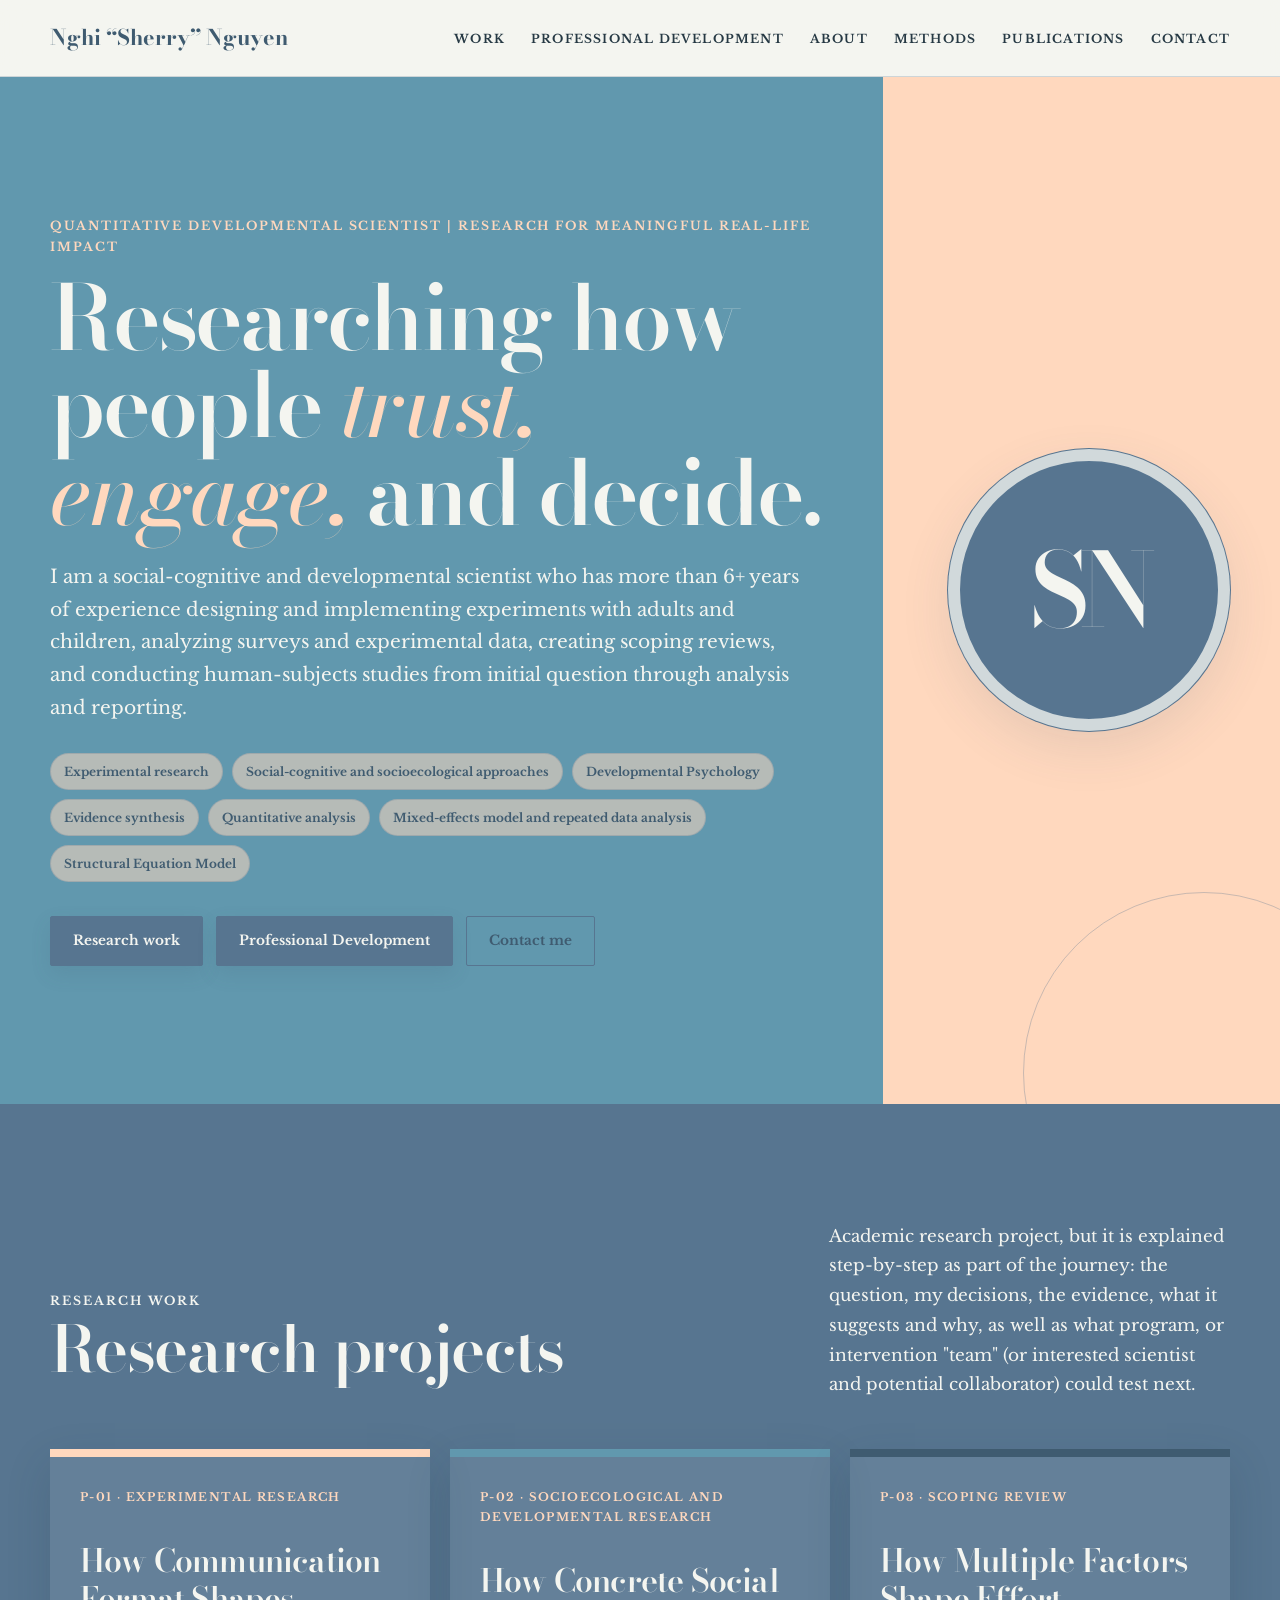
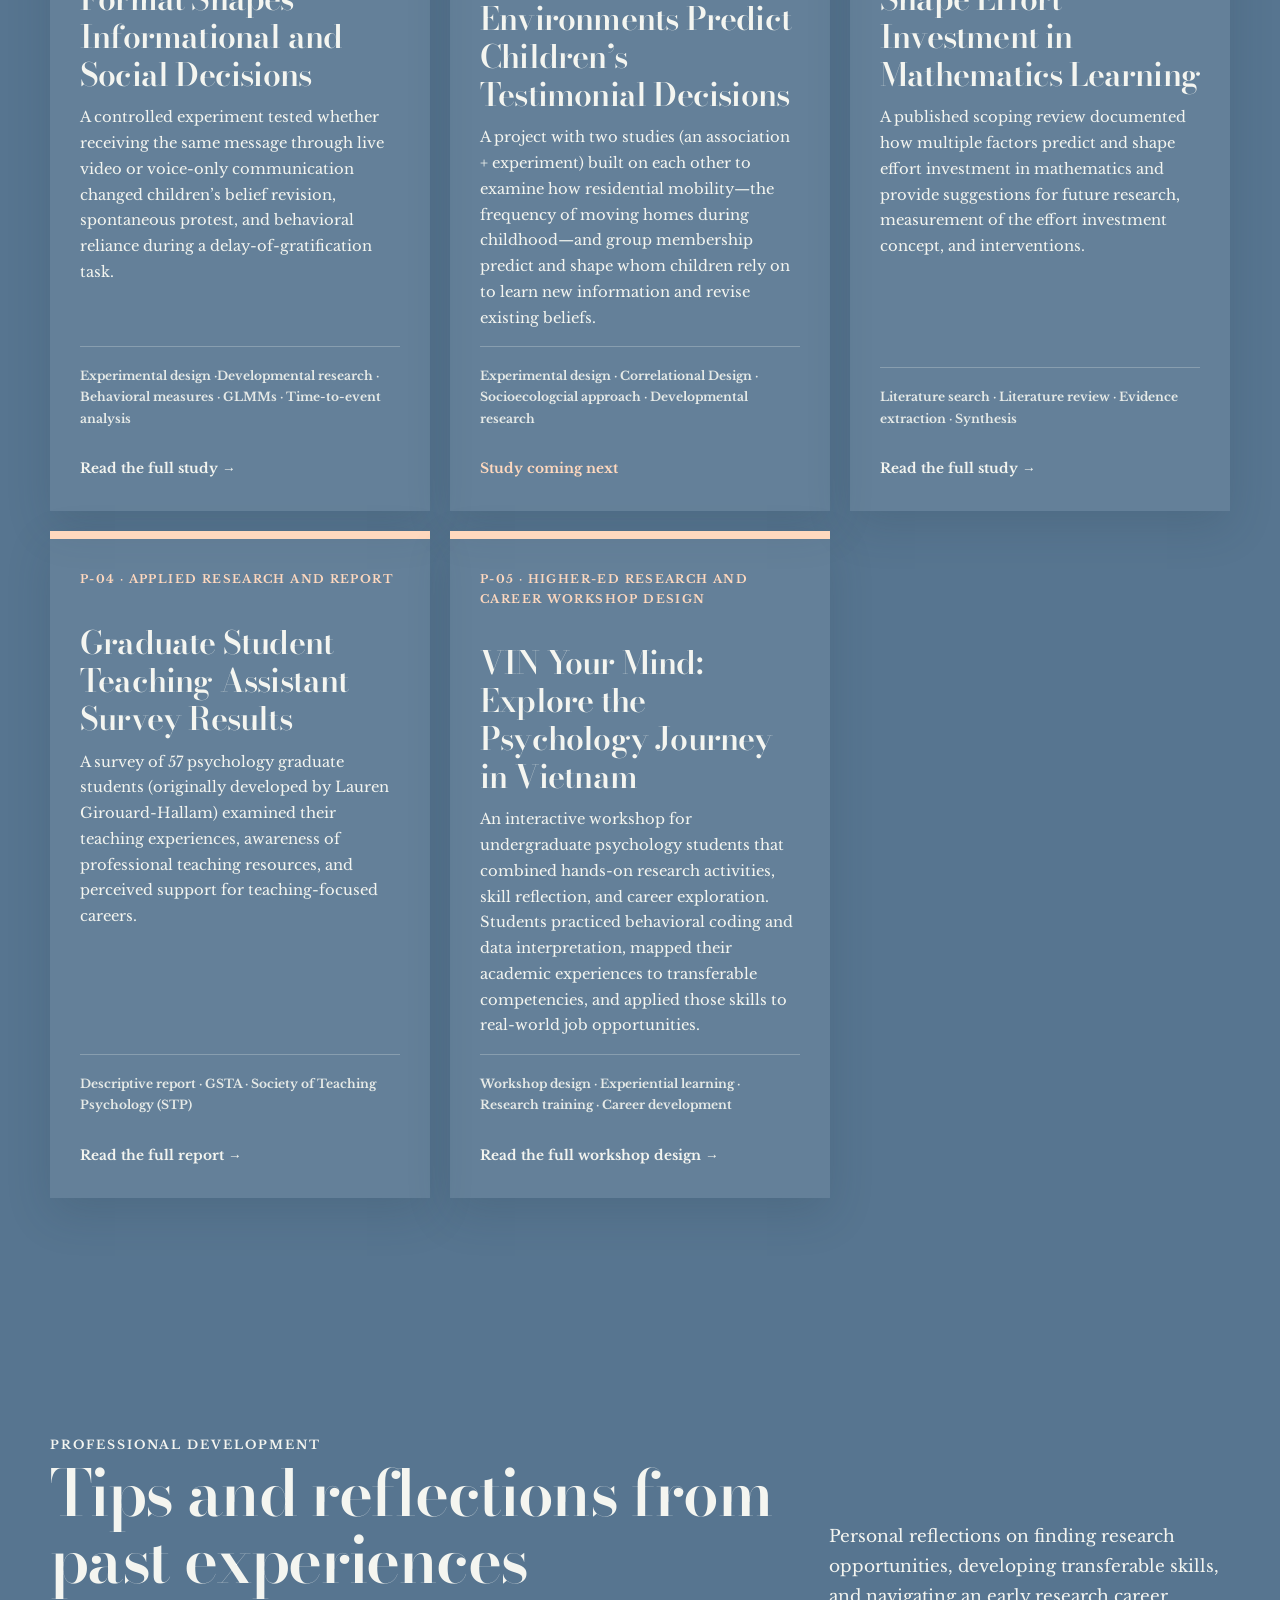
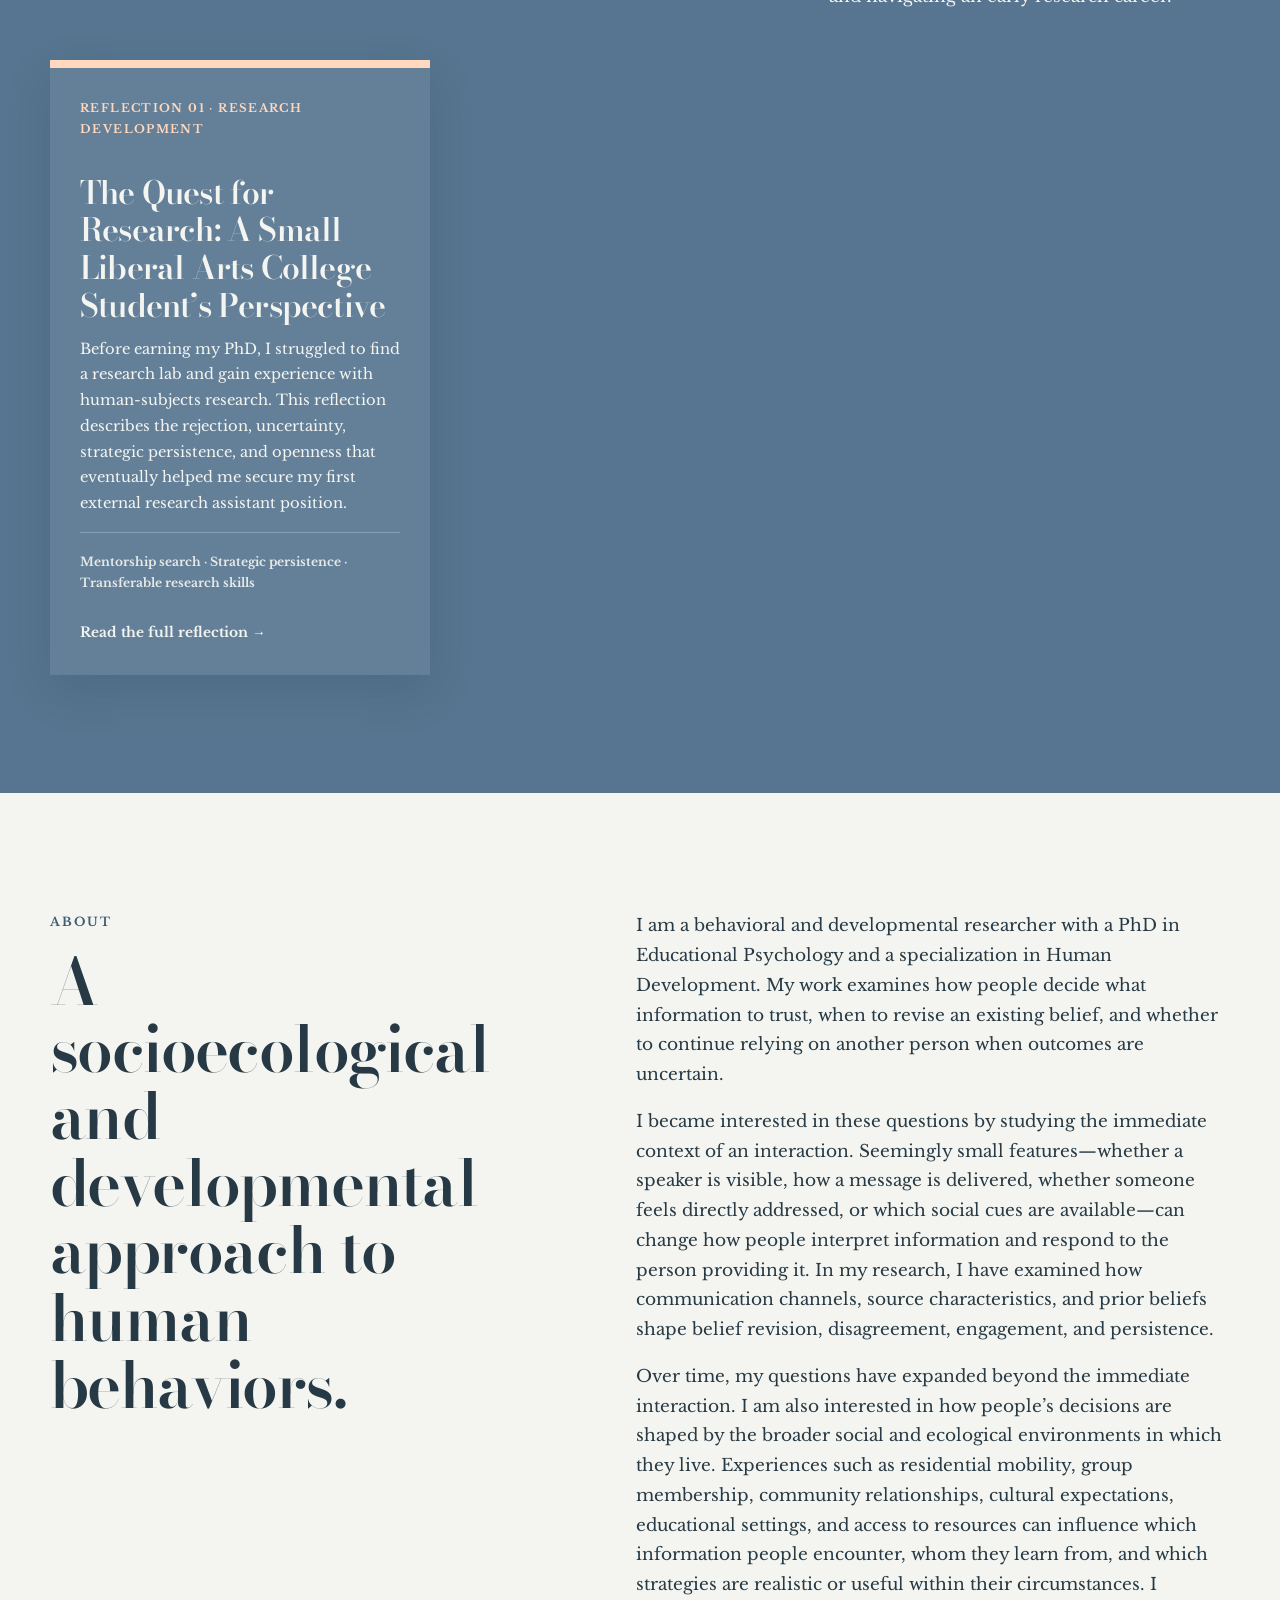
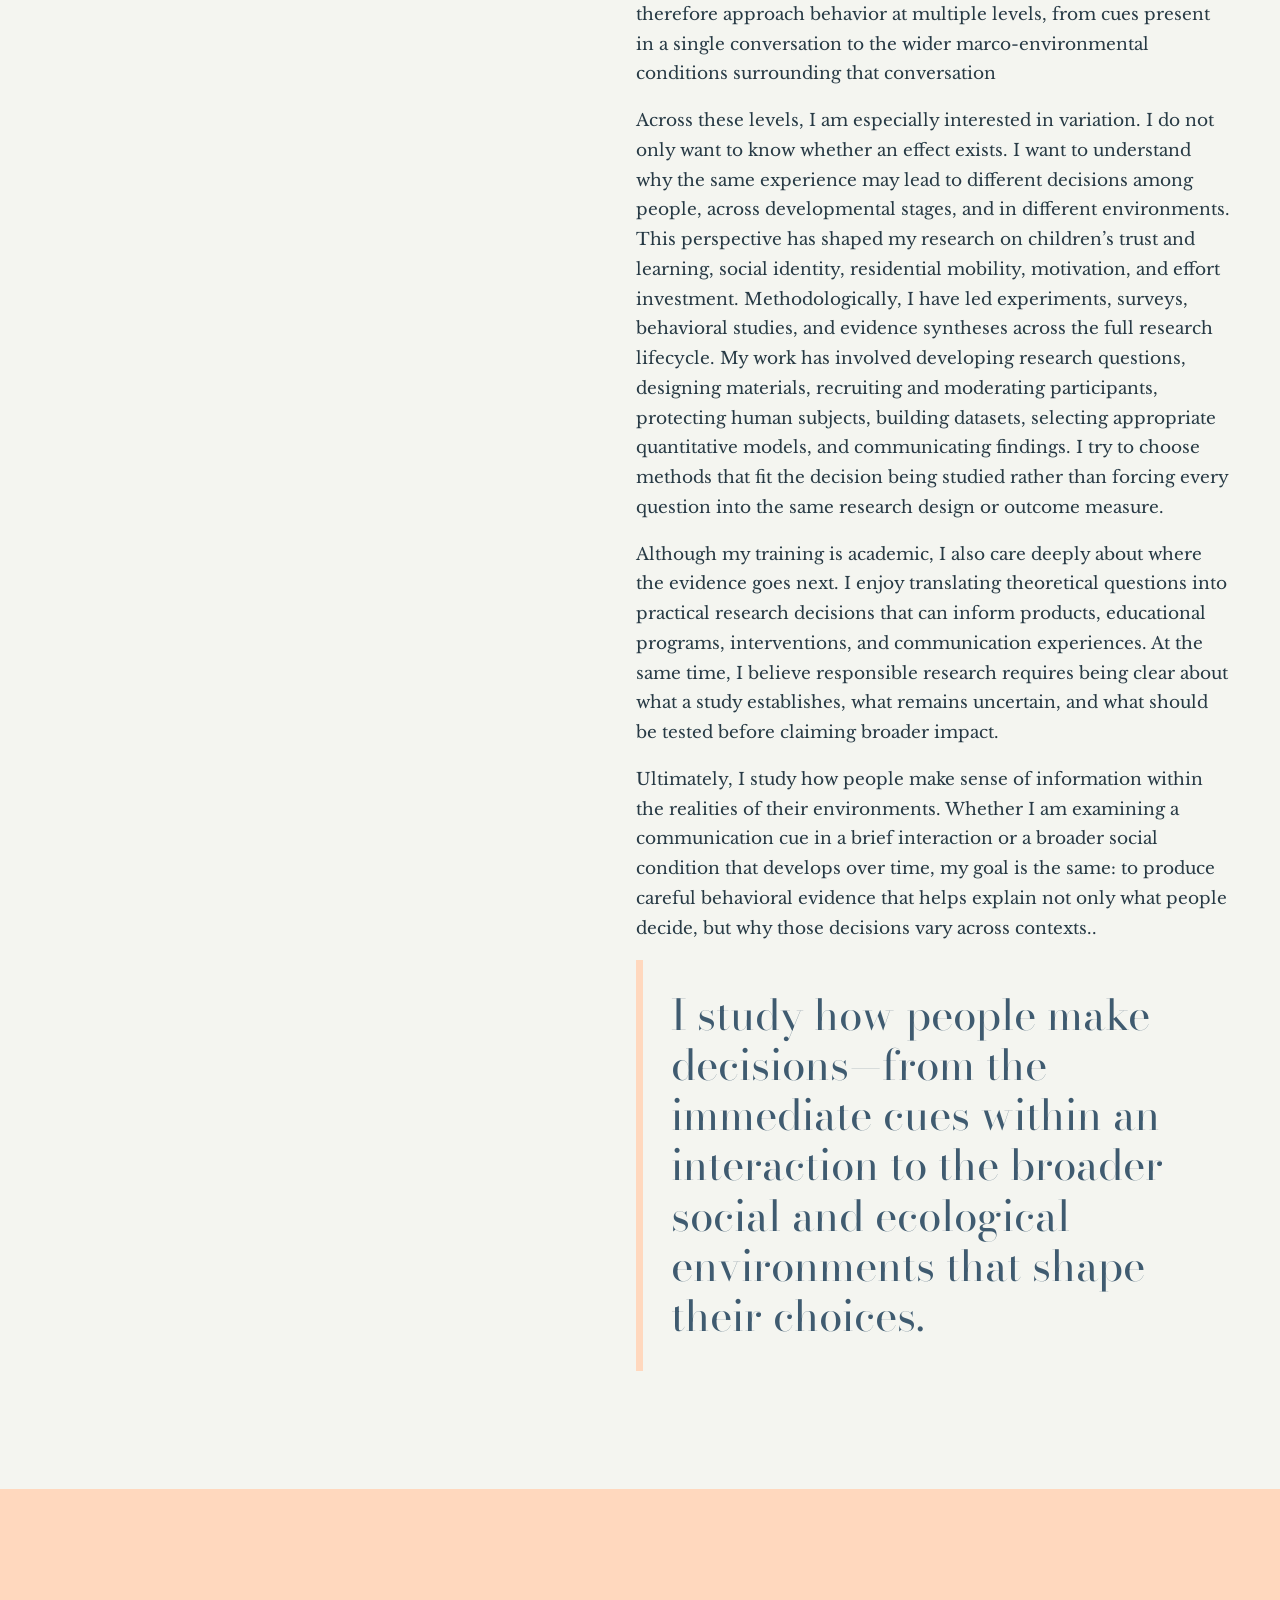
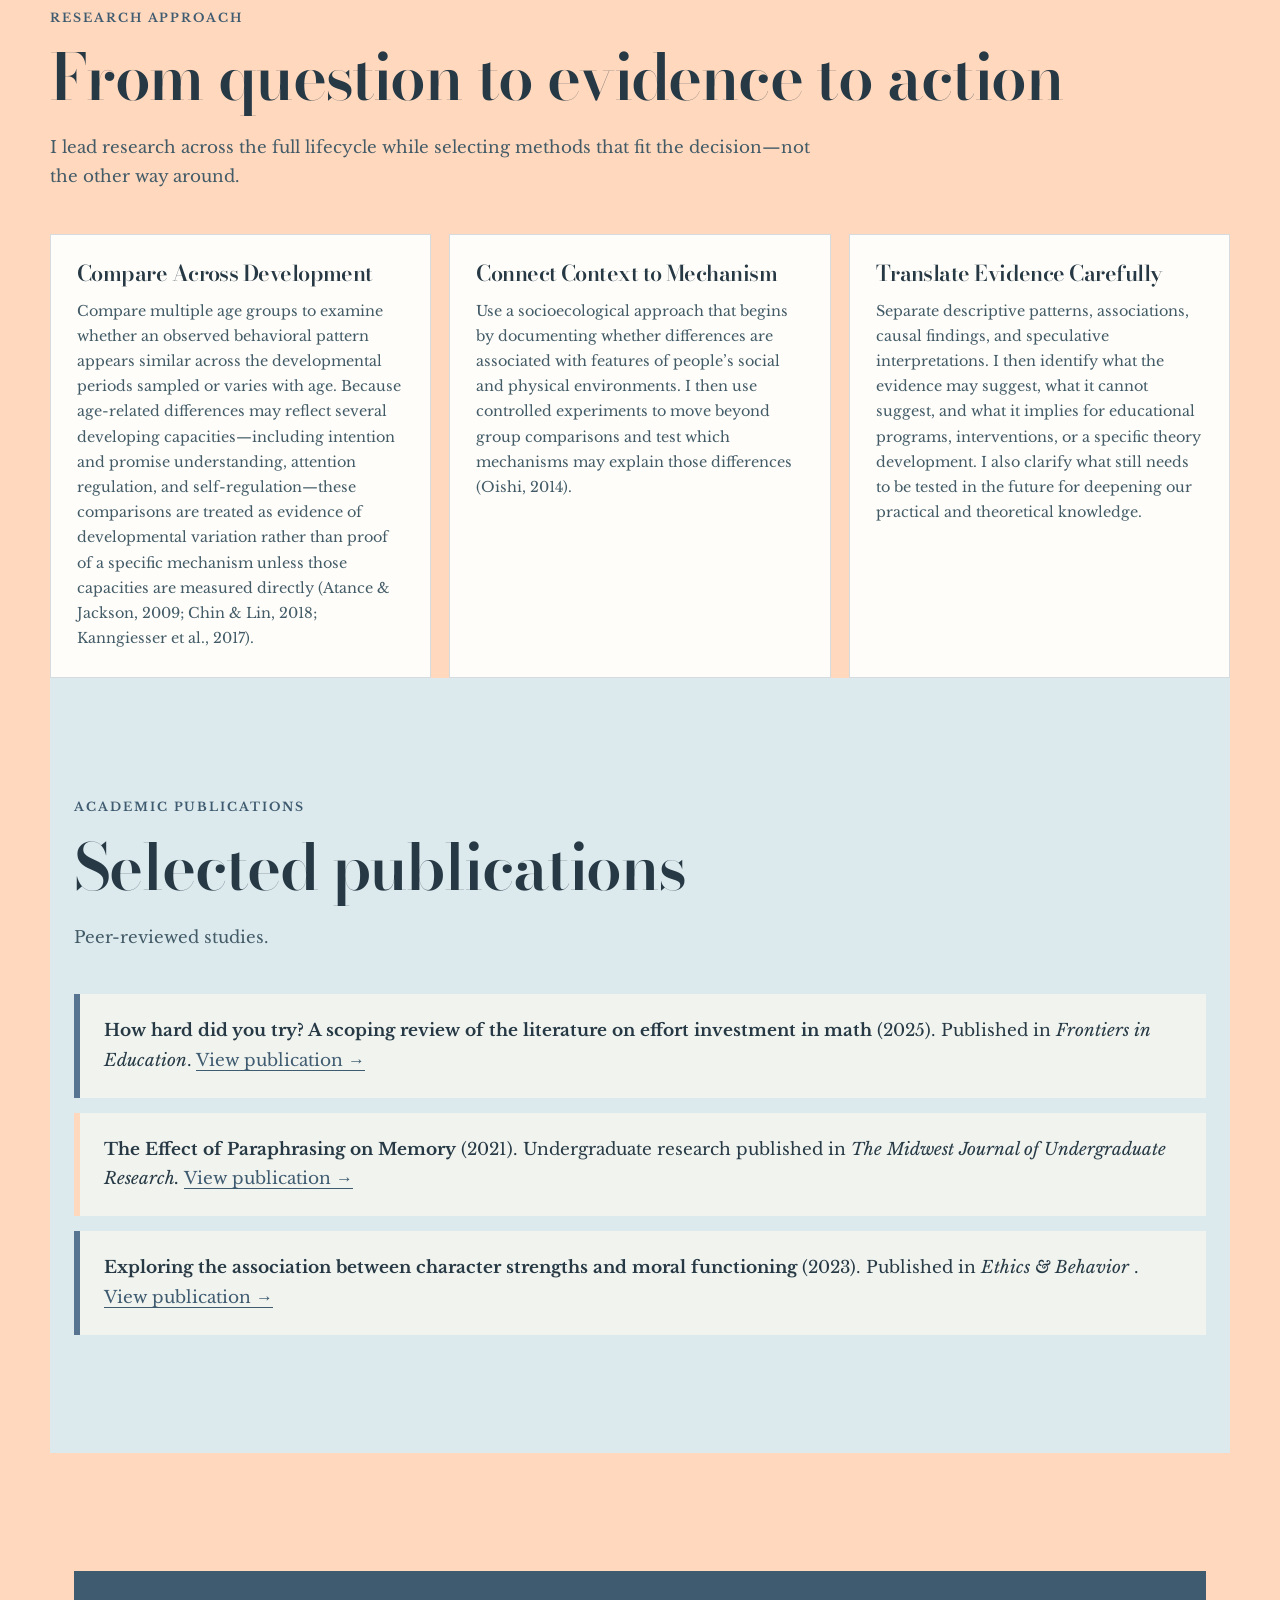
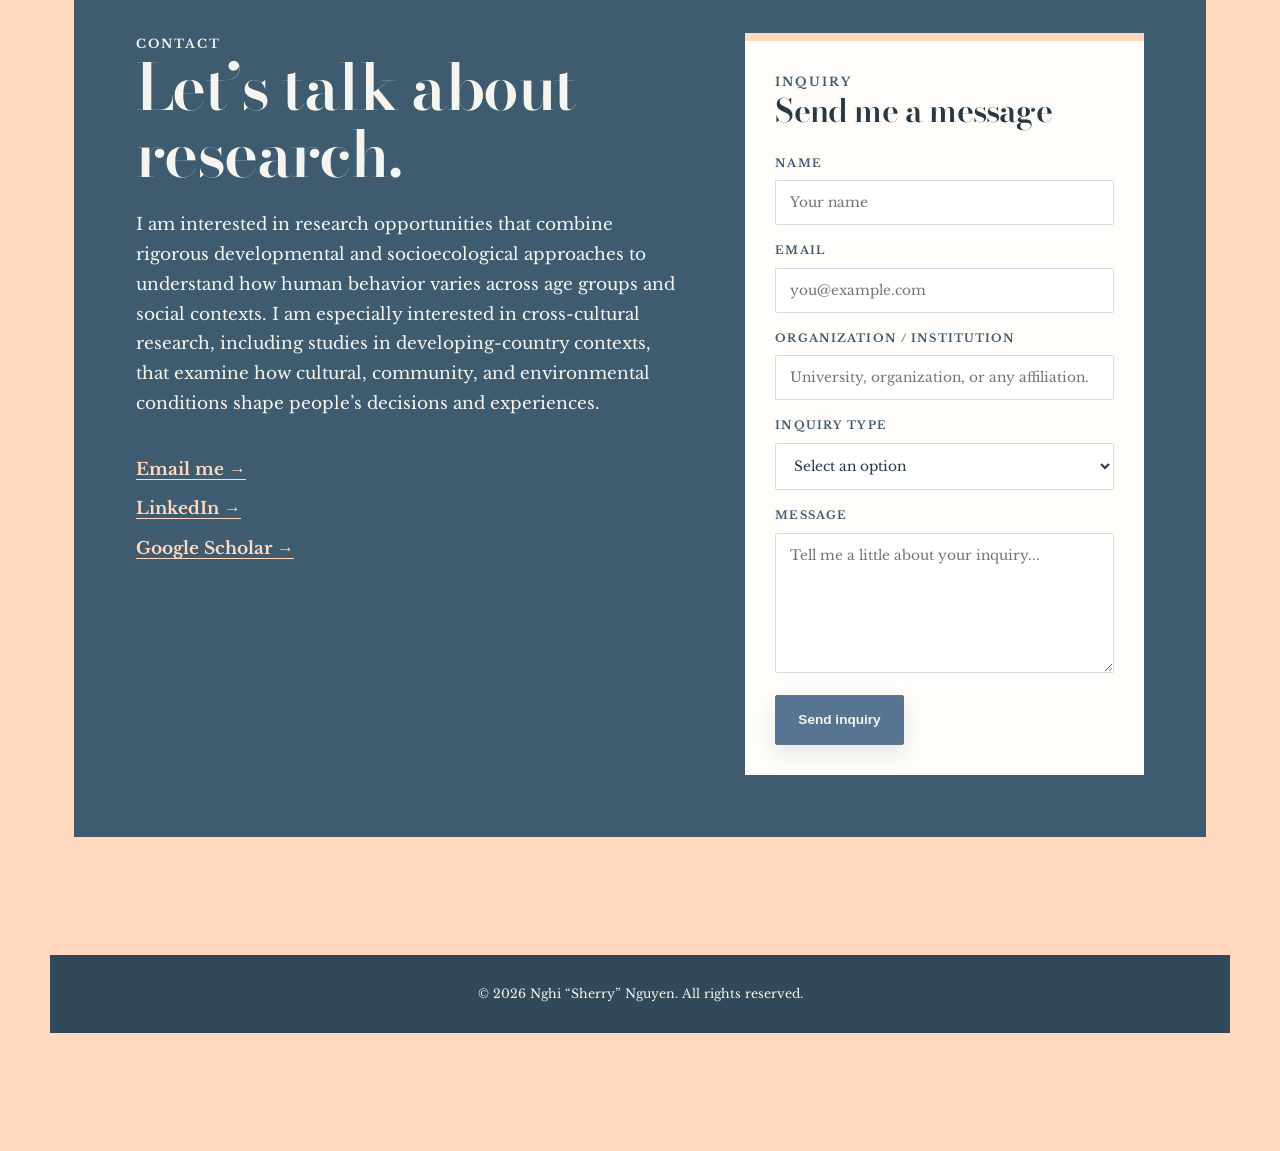
==== index.html @ f471e594 "Rename homepage.html to index.html" ====
<!DOCTYPE html>
<html lang="en">
<head>
  <meta charset="UTF-8">
  <meta name="viewport" content="width=device-width, initial-scale=1.0">
  <meta name="description" content="Nghi Sherry Nguyen's research and professional development portfolio.">
  <title>Nghi “Sherry” Nguyen | Social-cognitive, Developmental, &amp; Sociecological Scientist </title>
  <link rel="stylesheet" href="./themestyles.css">
</head>
  
<!-- Cloudflare Web Analytics -->
  <script type='module' src='https://static.cloudflareinsights.com/beacon.min.js' data-cf-beacon='{"token": "29be6731c5194990ba37cce1a5aa3000"}'></script>
  <!-- End Cloudflare Web Analytics -->
  
<body>
  <nav class="site-nav" aria-label="Primary navigation">
    <div class="container nav-inner">
      <a class="site-name" href="#top">Nghi “Sherry” Nguyen</a>

      <div class="nav-links">
        <a href="#work">Work</a>
        <a href="#professional-development">Professional Development</a>
        <a href="#about">About</a>
        <a href="#methods">Methods</a>
        <a href="#publications">Publications</a>
        <a href="#contact">Contact</a>
      </div>
    </div>
  </nav>

  <header class="hero" id="top">
    <div class="container hero-grid">
      <div>
        <p class="eyebrow"> Quantitative Developmental Scientist | Research for Meaningful Real-life Impact </p>
        <h1>Researching how people <em>trust, engage,</em> and decide.</h1>

        <p class="hero-summary">
          I am a social-cognitive and developmental scientist who has more than 6+ years of experience designing and implementing experiments with adults and children,
          analyzing surveys and experimental data, creating scoping reviews, and conducting human-subjects studies from initial
          question through analysis and reporting.
        </p>

        <ul class="tag-list" aria-label="Research methods">
          <li class="tag">Experimental research</li>
          <li class="tag">Social-cognitive and socioecological approaches</li>
          <li class="tag">Developmental Psychology</li>
          <li class="tag">Evidence synthesis</li>
          <li class="tag">Quantitative analysis</li>
          <li class="tag">Mixed-effects model and repeated data analysis</li>
           <li class="tag"> Structural Equation Model </li>
        </ul>

        <div class="actions">
          <a class="button" href="#work">Research work</a>
          <a class="button" href="#professional-development">Professional Development</a>
          <a class="button secondary" href="#contact">Contact me</a>
        </div>
      </div>

      <div class="hero-mark">
        <span aria-hidden="true">SN</span>
        <!-- Optional: upload profile.jpg to the same folder to show your photo. -->
        <img
          class="profile-photo"
          src="profile.jpg"
          alt="Professional portrait of Nghi Sherry Nguyen"
          onerror="this.style.display='none'">
      </div>
    </div>
  </header>

  <main>
    <section class="section blue-band" id="work">
      <div class="container">
        <div class="section-heading">
          <div>
            <p class="eyebrow">Research work</p>
            <h2>Research projects</h2>
          </div>
          <p>
            Academic research project, but it is explained step-by-step as part of the journey: the question,
            my decisions, the evidence, what it suggests and why, as well as what program, or
            intervention "team" (or interested scientist and potential collaborator) could test next.
          </p>
        </div>

        <div class="work-grid">
          <article class="project-card">
            <span class="project-number">P-01 · Experimental research</span>
            <h3>How Communication Format Shapes Informational and Social Decisions</h3>
            <p>
              A controlled experiment tested whether receiving the same message
              through live video or voice-only communication changed children’s
              belief revision, spontaneous protest, and behavioral reliance
              during a delay-of-gratification task.
            </p>
            <p class="meta">Experimental design ·Developmental research · Behavioral measures · GLMMs · Time-to-event analysis</p>
            <a class="text-link" href="mediarichness.html">Read the full study →</a>
          </article>

  

          <article class="project-card">
            <span class="project-number">P-02 · Socioecological and Developmental research</span>
            <h3>How Concrete Social Environments Predict Children’s Testimonial Decisions</h3>
            <p>
              A project with two studies (an association + experiment) built on each other to examine how residential mobility—the frequency
              of moving homes during childhood—and group membership predict and shape whom
              children rely on to learn new information and revise existing beliefs.
            </p>
            <p class="meta">Experimental design · Correlational Design · Socioecologcial approach · Developmental research</p>
            <span class="text-link unavailable">Study coming next</span>
          </article>

          <article class="project-card">
            <span class="project-number">P-03 · Scoping review </span>
            <h3>How Multiple Factors Shape Effort Investment in Mathematics Learning</h3>
            <p>
              A published scoping review documented how multiple factors predict and shape
              effort investment in mathematics and provide suggestions for future
              research, measurement of the effort investment concept, and interventions.
            </p>
            <p class="meta">Literature search · Literature review · Evidence extraction · Synthesis</p>
           <a class="text-link" href="matheffort.html">Read the full study →</a>
          </article>

            <article class="project-card">
            <span class="project-number">P-04 · Applied research and report </span>
            <h3> Graduate Student Teaching Assistant Survey Results </h3>
            <p>
              A survey of 57 psychology graduate students (originally developed by Lauren Girouard-Hallam) examined their teaching experiences, awareness of professional teaching resources, and perceived support for teaching-focused careers.
            </p>
            <p class="meta"> Descriptive report · GSTA · Society of Teaching Psychology (STP) </p>
            <a class="text-link" href="gsta.html">Read the full report →</a>
          </article>

 <article class="project-card">
            <span class="project-number">P-05 · Higher-Ed Research and Career Workshop Design </span>
            <h3>VIN Your Mind: Explore the Psychology Journey in Vietnam</h3>
            <p>
              An interactive workshop for undergraduate psychology students that combined
    hands-on research activities, skill reflection, and career exploration.
    Students practiced behavioral coding and data interpretation, mapped their
    academic experiences to transferable competencies, and applied those skills
    to real-world job opportunities.
            </p>
            <p class="meta">Workshop design · Experiential learning · Research training · Career development</p>
           <a class="text-link" href="vinuni.html">Read the full workshop design →</a>
          </article>


          
        </div>
      </div>
    </section>

    <section class="section blue-band" id="professional-development">
      <div class="container">
        <div class="section-heading">
          <div>
            <p class="eyebrow">Professional development</p>
            <h2>Tips and reflections from past experiences</h2>
          </div>
          <p>
            Personal reflections on finding research opportunities, developing
            transferable skills, and navigating an early research career.
          </p>
        </div>

        <div class="work-grid">
          <article class="project-card">
            <span class="project-number">Reflection 01 · Research development</span>
            <h3>The Quest for Research: A Small Liberal Arts College Student’s Perspective</h3>
            <p>
              Before earning my PhD, I struggled to find a research lab and gain
              experience with human-subjects research. This reflection describes
              the rejection, uncertainty, strategic persistence, and openness
              that eventually helped me secure my first external research
              assistant position.
            </p>
            <p class="meta">
              Mentorship search · Strategic persistence · Transferable research skills
            </p>
            <a class="text-link" href="umdopp.html">Read the full reflection →</a>
          </article>
        </div>
      </div>
    </section>

    <section class="section" id="about">
      <div class="container two-column">
        <div>
          <p class="eyebrow">About</p>
          <h2>A socioecological and developmental approach to human behaviors.</h2>
        </div>

        <div>
          <p>
            I am a behavioral and developmental researcher with a PhD in Educational Psychology and a specialization in Human Development. My work examines how people decide what information to trust, when to revise an existing belief, and whether to continue relying on another person when outcomes are uncertain.
          </p>
          <p>
            I became interested in these questions by studying the immediate context of an interaction. Seemingly small features—whether a speaker is visible, how a message is delivered, whether someone feels directly addressed, or which social cues are available—can change how people interpret information and respond to the person providing it. In my research, I have examined how communication channels, source characteristics, and prior beliefs shape belief revision, disagreement, engagement, and persistence.
          </p>
          <p>
           Over time, my questions have expanded beyond the immediate interaction. I am also interested in how people’s decisions are shaped by the broader social and ecological environments in which they live. Experiences such as residential mobility, group membership, community relationships, cultural expectations, educational settings, and access to resources can influence which information people encounter, whom they learn from, and which strategies are realistic or useful within their circumstances. I therefore approach behavior at multiple levels, from cues present in a single conversation to the wider marco-environmental conditions surrounding that conversation
          </p>
          <p>
            Across these levels, I am especially interested in variation. I do not only want to know whether an effect exists. I want to understand why the same experience may lead to different decisions among people, across developmental stages, and in different environments. This perspective has shaped my research on children’s trust and learning, social identity, residential mobility, motivation, and effort investment. Methodologically, I have led experiments, surveys, behavioral studies, and evidence syntheses across the full research lifecycle. My work has involved developing research questions, designing materials, recruiting and moderating participants, protecting human subjects, building datasets, selecting appropriate quantitative models, and communicating findings. I try to choose methods that fit the decision being studied rather than forcing every question into the same research design or outcome measure.
          </p>
          <p>
            Although my training is academic, I also care deeply about where the evidence goes next. I enjoy translating theoretical questions into practical research decisions that can inform products, educational programs, interventions, and communication experiences. At the same time, I believe responsible research requires being clear about what a study establishes, what remains uncertain, and what should be tested before claiming broader impact.
          </p>
          <p>
            Ultimately, I study how people make sense of information within the realities of their environments. Whether I am examining a communication cue in a brief interaction or a broader social condition that develops over time, my goal is the same: to produce careful behavioral evidence that helps explain not only what people decide, but why those decisions vary across contexts..
          </p>

          <blockquote class="pull-quote">
            I study how people make decisions—from the immediate cues within an interaction to the broader social and ecological environments that shape their choices.
          </blockquote>
        </div>
      </div>
    </section>

    <section class="section peach-band" id="methods">
      <div class="container">
        <p class="eyebrow">Research approach</p>
        <h2>From question to evidence to action</h2>
        <p class="section-intro">
          I lead research across the full lifecycle while selecting methods
          that fit the decision—not the other way around.
        </p>

      <div class="method-grid">
  <article class="method-card">
    <h3>Compare Across Development</h3>
 <p>
  Compare multiple age groups to examine whether an observed behavioral
  pattern appears similar across the developmental periods sampled or varies
  with age. Because age-related differences may reflect several developing
  capacities—including intention and promise understanding, attention
  regulation, and self-regulation—these comparisons are treated as evidence
  of developmental variation rather than proof of a specific mechanism unless
  those capacities are measured directly (Atance &amp; Jackson, 2009;
  Chin &amp; Lin, 2018; Kanngiesser et al., 2017).
</p>
  </article>

  <article class="method-card">
    <h3>Connect Context to Mechanism</h3>
    <p>
      Use a socioecological approach that begins by documenting whether
      differences are associated with features of people’s social and physical
      environments. I then use controlled experiments to move beyond group
      comparisons and test which mechanisms may explain those differences
      (Oishi, 2014).
    </p>
  </article>

  <article class="method-card">
    <h3>Translate Evidence Carefully</h3>
    <p>
      Separate descriptive patterns, associations, causal findings, and
      speculative interpretations. I then identify what the evidence may suggest, what it cannot suggest, and what it implies for
      educational programs, interventions, or a specific theory development. I also clarify what still needs to be tested in the future for deepening our practical and theoretical knowledge.
    </p>
  </article>
</div>

    <section class="section soft-blue-band" id="publications">
      <div class="container">
        <p class="eyebrow">Academic publications</p>
        <h2>Selected publications</h2>
        <p class="section-intro">
          Peer-reviewed studies.
        </p>

        <ul class="publication-list">
          <li>
            <strong>How hard did you try? A scoping review of the literature on effort investment in math</strong>
            (2025). Published in <em>Frontiers in Education</em>.
            <a href="https://doi.org/10.3389/feduc.2025.1575780" target="_blank" rel="noopener">View publication →</a>
          </li>
          
          <li>
            <strong>The Effect of Paraphrasing on Memory</strong>
            (2021). Undergraduate research published in <em> The Midwest Journal of Undergraduate Research. </em>
            <a href="https://research.monm.edu/mjur/files/2021/05/MJUR-i12-2020-2021-2-Thai.pdf" target="_blank" rel="noopener">View publication →</a>
          </li>
              
          <li>
            <strong>Exploring the association between character strengths and moral functioning</strong>
            (2023). Published in <em>Ethics & Behavior </em>.
            <a href="https://doi.org/10.3389/feduc.2025.1575780" target="_blank" rel="noopener">View publication →</a>
          </li>
        </ul>
      </div>
    </section>

   <section class="section" id="contact">
  <div class="container">

    <div class="contact-panel">

      <!-- LEFT SIDE -->
      <div class="contact-copy">

        <p class="eyebrow">Contact</p>

        <h2>Let’s talk about research.</h2>

        <p>
          I am interested in research opportunities that combine rigorous
          developmental and socioecological approaches to understand how
          human behavior varies across age groups and social contexts.
          I am especially interested in cross-cultural research, including
          studies in developing-country contexts, that examine how cultural,
          community, and environmental conditions shape people’s decisions
          and experiences.
        </p>

        <div class="contact-links">

          <a href="mailto:YOUR-EMAIL-HERE">
            Email me →
          </a>

          <a
            href="YOUR-LINKEDIN-URL"
            target="_blank"
            rel="noopener"
          >
            LinkedIn →
          </a>

          <a
            href="YOUR-GOOGLE-SCHOLAR-URL"
            target="_blank"
            rel="noopener"
          >
            Google Scholar →
          </a>

        </div>

      </div>


      <!-- RIGHT SIDE -->
      <div class="inquiry-box">

        <p class="eyebrow">Inquiry</p>

        <h3>Send me a message</h3>

        <form
          class="inquiry-form"
          action="https://formspree.io/f/xeajoybd"
          method="POST"
        >

          <div class="form-field">

            <label for="contact-name">
              Name
            </label>

            <input
              type="text"
              id="contact-name"
              name="name"
              placeholder="Your name"
              required
            >

          </div>


          <div class="form-field">

            <label for="contact-email">
              Email
            </label>

            <input
              type="email"
              id="contact-email"
              name="email"
              placeholder="you@example.com"
              required
            >

          </div>


          <div class="form-field">

            <label for="organization">
              Organization / Institution
            </label>

            <input
              type="text"
              id="organization"
              name="organization"
              placeholder="University, organization, or any affiliation."
            >

          </div>


          <div class="form-field">

            <label for="inquiry-type">
              Inquiry type
            </label>

            <select
              id="inquiry-type"
              name="inquiry-type"
              required
            >

              <option value="" disabled selected>
                Select an option
              </option>

              <option value="research-collaboration">
                Research collaboration
              </option>

              <option value="research-opportunity">
                Personal questions
              </option>

              <option value="cross-cultural-research">
                Cross-cultural research
              </option>

              <option value="speaking-teaching">
                Speaking/Talk/Seminar/Teaching
              </option>

              <option value="student-question">
                Student/research career question
              </option>

              <option value="other">
                Other
              </option>

            </select>

          </div>


          <div class="form-field">

            <label for="contact-message">
              Message
            </label>

            <textarea
              id="contact-message"
              name="message"
              rows="6"
              placeholder="Tell me a little about your inquiry..."
              required
            ></textarea>

          </div>


          <button
            class="button inquiry-submit"
            type="submit"
          >
            Send inquiry
          </button>

        </form>

      </div>

    </div>

  </div>
</section>

  <footer>
    © 2026 Nghi “Sherry” Nguyen. All rights reserved.
  </footer>
</body>
</html>
---- themestyles.css ----
@import url("https://fonts.googleapis.com/css2?family=Bodoni+Moda:opsz,wght@6..96,500;6..96,600;6..96,700&family=Libre+Baskerville:ital,wght@0,400;0,700;1,400&display=swap");

:root {
  /* Sherry's portfolio palette */
  --peach: #ffd8be;
  --slate: #577590;
  --delphinium: #6198ae;
  --bright-white: #f4f5f0;

  /* Accessible supporting tones derived from the core palette */
  --ink: #263944;
  --slate-dark: #3f5b70;
  --blue-soft: #dce9ed;
  --peach-soft: #ffeadc;
  --paper: #fffdf9;
  --line: rgba(87, 117, 144, 0.25);
  --shadow: 0 18px 50px rgba(63, 91, 112, 0.12);
  --display: "Bodoni Moda", "Bodoni 72", "Bodoni MT", Didot, serif;
  --body: "Libre Baskerville", Baskerville, Georgia, serif;
}

* {
  box-sizing: border-box;
}

html {
  scroll-behavior: smooth;
  scroll-padding-top: 88px;
}

body {
  margin: 0;
  color: var(--ink);
  background: var(--bright-white);
  font-family: var(--body);
  font-size: 17px;
  line-height: 1.75;
  text-rendering: optimizeLegibility;
}

img {
  display: block;
  max-width: 100%;
}

a {
  color: var(--slate-dark);
  text-decoration-thickness: 1px;
  text-underline-offset: 4px;
}

a:hover {
  color: var(--delphinium);
}

a:focus-visible {
  outline: 3px solid var(--peach);
  outline-offset: 4px;
}

p,
ul,
ol {
  margin-top: 0;
}

h1,
h2,
h3,
h4 {
  margin-top: 0;
  color: var(--ink);
  font-family: var(--display);
  font-weight: 600;
  letter-spacing: -0.025em;
}

h1 {
  max-width: 940px;
  margin-bottom: 24px;
  font-size: clamp(3rem, 7vw, 6.2rem);
  line-height: 0.98;
}

h2 {
  margin-bottom: 22px;
  font-size: clamp(2.25rem, 5vw, 4rem);
  line-height: 1.05;
}

h3 {
  margin-bottom: 12px;
  font-size: clamp(1.45rem, 3vw, 2rem);
  line-height: 1.18;
}

h4 {
  margin-bottom: 8px;
  font-size: 1.2rem;
}

.container {
  width: min(1180px, calc(100% - 48px));
  margin-inline: auto;
}

.narrow {
  width: min(820px, calc(100% - 48px));
  margin-inline: auto;
}

.eyebrow {
  margin: 0 0 16px;
  color: var(--slate-dark);
  font-family: var(--body);
  font-size: 0.76rem;
  font-weight: 700;
  letter-spacing: 0.16em;
  text-transform: uppercase;
}

.section-intro {
  max-width: 760px;
  margin-bottom: 42px;
  color: #425b67;
  font-size: 1.05rem;
}

.site-nav {
  position: sticky;
  top: 0;
  z-index: 100;
  background: rgba(244, 245, 240, 0.94);
  border-bottom: 1px solid var(--line);
  backdrop-filter: blur(14px);
}

.nav-inner {
  min-height: 76px;
  display: flex;
  align-items: center;
  justify-content: space-between;
  gap: 28px;
}

.site-name {
  color: var(--slate-dark);
  font-family: var(--display);
  font-size: 1.35rem;
  font-weight: 700;
  line-height: 1;
  text-decoration: none;
  white-space: nowrap;
}

.nav-links {
  display: flex;
  flex-wrap: wrap;
  justify-content: flex-end;
  gap: 10px 26px;
}

.nav-links a {
  color: var(--ink);
  font-size: 0.75rem;
  font-weight: 700;
  letter-spacing: 0.1em;
  text-decoration: none;
  text-transform: uppercase;
}

.nav-links a:hover,
.nav-links a[aria-current="page"] {
  color: var(--slate);
}

.hero {
  position: relative;
  overflow: hidden;
  padding: clamp(76px, 11vw, 138px) 0;
  background:
    linear-gradient(90deg, var(--delphinium) 0 69%, var(--peach) 69% 100%);
}

.hero::after {
  position: absolute;
  width: 360px;
  height: 360px;
  right: -105px;
  bottom: -150px;
  border: 1px solid rgba(87, 117, 144, 0.32);
  border-radius: 50%;
  content: "";
}

.hero-grid {
  position: relative;
  z-index: 1;
  display: grid;
  grid-template-columns: minmax(0, 1.55fr) minmax(250px, 0.55fr);
  gap: clamp(42px, 8vw, 105px);
  align-items: center;
} /* Hero eyebrow: DEVELOPMENTAL AND QUANTITATIVE SCIENTIST  */
.hero .eyebrow {
  color: var(--peach);
}

/* Main hero heading */
.hero h1 {
  color: var(--bright-white);
}

.hero h1 em {
  color: var(--peach);
  font-weight: 500;
}

.hero-summary {
  max-width: 760px;
  margin-bottom: 0;
  color: var(--bright-white);
  font-size: clamp(1rem, 2vw, 1.17rem);
}

.hero-mark {
  position: relative;
  width: min(100%, 300px);
  aspect-ratio: 1;
  margin-inline: auto;
  display: grid;
  place-items: center;
  color: var(--bright-white);
  background: var(--slate);
  border: 12px solid rgba(244, 245, 240, 0.78);
  border-radius: 50%;
  box-shadow: 0 0 0 1px var(--slate), var(--shadow);
  font-family: var(--display);
  font-size: clamp(4rem, 9vw, 6.4rem);
  font-weight: 600;
  letter-spacing: -0.08em;
}

.profile-photo {
  position: absolute;
  inset: 0;
  width: 100%;
  height: 100%;
  border-radius: 50%;
  object-fit: cover;
}

.tag-list {
  display: flex;
  flex-wrap: wrap;
  gap: 9px;
  margin: 28px 0 0;
  padding: 0;
  list-style: none;
}

.tag {
  padding: 7px 13px;
  color: var(--slate-dark);
  background: rgba(255, 216, 190, 0.54);
  border: 1px solid rgba(87, 117, 144, 0.25);
  border-radius: 999px;
  font-size: 0.75rem;
  font-weight: 700;
}

.actions {
  display: flex;
  flex-wrap: wrap;
  gap: 13px;
  margin-top: 34px;
}

.button,
.text-link {
  display: inline-flex;
  align-items: center;
  justify-content: center;
  gap: 8px;
  font-weight: 700;
  text-decoration: none;
}

.button {
  min-height: 50px;
  padding: 12px 22px;
  color: var(--bright-white);
  background: var(--slate);
  border: 1px solid var(--slate);
  border-radius: 2px;
  box-shadow: 0 8px 20px rgba(63, 91, 112, 0.14);
  font-size: 0.85rem;
  transition: transform 160ms ease, background 160ms ease;
}

.button:hover {
  color: var(--bright-white);
  background: var(--slate-dark);
  transform: translateY(-2px);
}

.button.secondary {
  color: var(--slate-dark);
  background: transparent;
  border-color: var(--slate);
  box-shadow: none;
}

.button.secondary:hover {
  color: var(--ink);
  background: var(--peach);
}

.text-link {
  color: var(--slate-dark);
}

.text-link:hover {
  color: var(--delphinium);
}

.section {
  padding: clamp(74px, 10vw, 118px) 0;
}

.section.blue-band {
  color: var(--bright-white);
  background: var(--slate);
}

.section.blue-band h2,
.section.blue-band h3,
.section.blue-band .eyebrow,
.section.blue-band .section-intro {
  color: var(--bright-white);
}

.section.peach-band {
  background: var(--peach);
}

.section.soft-blue-band {
  background: var(--blue-soft);
}

.section-heading {
  display: grid;
  grid-template-columns: minmax(0, 1fr) minmax(250px, 0.55fr);
  gap: 50px;
  align-items: end;
  margin-bottom: 44px;
}

.section-heading p {
  margin-bottom: 5px;
}

.work-grid {
  display: grid;
  grid-template-columns: repeat(3, minmax(0, 1fr));
  gap: 20px;
}

.project-card {
  min-height: 100%;
  display: flex;
  flex-direction: column;
  padding: 30px;
  color: var(--bright-white);
  background: rgba(255, 255, 255, 0.08);
  border-top: 8px solid var(--peach);
  box-shadow: 0 16px 42px rgba(33, 55, 68, 0.16);
}

.project-card:nth-child(2) {
  border-top-color: var(--delphinium);
}

.project-card:nth-child(3) {
  border-top-color: var(--slate-dark);
}

.project-number {
  display: block;
  margin-bottom: 35px;
  color: var(--peach);
  font-size: 0.72rem;
  font-weight: 700;
  letter-spacing: 0.12em;
  text-transform: uppercase;
}

.project-card p {
  color: var(--bright-white);
  font-size: 0.92rem;
}

.project-card .meta {
  margin-top: auto;
  padding-top: 18px;
  border-top: 1px solid rgba(244, 245, 240, 0.25);
  color: rgba(244, 245, 240, 0.9);
  font-size: 0.76rem;
  font-weight: 700;
}

.project-card .text-link {
  margin-top: 16px;
  justify-content: flex-start;
  font-size: 0.86rem;
  color: var(--bright-white);
}

.project-card .unavailable {
  color: var(--peach);
  cursor: default;
}

.two-column {
  display: grid;
  grid-template-columns: minmax(0, 0.9fr) minmax(0, 1.1fr);
  gap: clamp(45px, 8vw, 100px);
  align-items: start;
}

.pull-quote {
  margin: 0;
  padding: 30px 0 30px 28px;
  color: var(--slate-dark);
  border-left: 7px solid var(--peach);
  font-family: var(--display);
  font-size: clamp(1.7rem, 3.5vw, 2.65rem);
  line-height: 1.18;
}

.method-grid,
.implication-grid,
.metric-grid {
  display: grid;
  grid-template-columns: repeat(3, minmax(0, 1fr));
  gap: 18px;
}

.method-card,
.implication-card,
.metric-card {
  padding: 26px;
  background: var(--paper);
  border: 1px solid var(--line);
}

.method-card h3,
.implication-card h3 {
  font-size: 1.36rem;
}

.method-card p,
.implication-card p,
.metric-card p {
  margin-bottom: 0;
  color: #425b67;
  font-size: 0.9rem;
}

.publication-list {
  display: grid;
  gap: 15px;
  margin: 0;
  padding: 0;
  list-style: none;
}

.publication-list li {
  padding: 22px 24px;
  background: rgba(244, 245, 240, 0.88);
  border-left: 6px solid var(--slate);
}

.publication-list li:nth-child(even) {
  border-left-color: var(--peach);
}

.contact-panel {
  display: grid;
  grid-template-columns: minmax(0, 1.3fr) minmax(230px, 0.7fr);
  gap: 48px;
  align-items: end;
  padding: clamp(34px, 6vw, 62px);
  color: var(--bright-white);
  background: var(--slate-dark);
}

.contact-panel h2,
.contact-panel .eyebrow {
  color: var(--bright-white);
}

.contact-panel p {
  margin-bottom: 0;
}

.contact-links {
  display: flex;
  flex-direction: column;
  align-items: flex-start;
  gap: 8px;
}

.contact-panel a {
  color: var(--peach);
  font-weight: 700;
}

footer {
  padding: 28px 24px;
  color: var(--bright-white);
  background: #314959;
  font-size: 0.78rem;
  text-align: center;
}

/* Case-study pages */
.case-hero {
  padding: clamp(66px, 9vw, 112px) 0 82px;
  background:
    linear-gradient(90deg, var(--slate) 0 74%, var(--peach) 74% 100%);
}

.back-link {
  display: inline-block;
  margin-bottom: 48px;
  color: var(--bright-white);
  font-size: 0.8rem;
  font-weight: 700;
  text-decoration: none;
}

.case-hero .eyebrow,
.case-hero h1,
.case-summary {
  color: var(--bright-white);
}

.case-hero h1 {
  max-width: 960px;
  font-size: clamp(3rem, 7vw, 5.7rem);
}

.case-summary {
  max-width: 780px;
  margin-bottom: 0;
  font-size: clamp(1rem, 2vw, 1.2rem);
}

.snapshot-wrap {
  position: relative;
  z-index: 2;
  margin-top: -38px;
}

.snapshot {
  display: grid;
  grid-template-columns: repeat(4, minmax(0, 1fr));
  margin: 0;
  padding: 0;
  background: var(--bright-white);
  box-shadow: var(--shadow);
}

.snapshot div {
  padding: 25px;
  border-right: 1px solid var(--line);
}

.snapshot div:last-child {
  border-right: 0;
}

.snapshot dt {
  margin-bottom: 7px;
  color: var(--slate);
  font-size: 0.68rem;
  font-weight: 700;
  letter-spacing: 0.12em;
  text-transform: uppercase;
}

.snapshot dd {
  margin: 0;
  color: var(--ink);
  font-size: 0.86rem;
  line-height: 1.55;
}

.case-section {
  padding: clamp(68px, 9vw, 104px) 0;
}

.case-section + .case-section {
  border-top: 1px solid var(--line);
}

.case-layout {
  display: grid;
  grid-template-columns: minmax(190px, 0.4fr) minmax(0, 1.1fr);
  gap: clamp(35px, 7vw, 95px);
}

.case-kicker {
  position: sticky;
  top: 112px;
  align-self: start;
  color: var(--slate);
  font-size: 0.73rem;
  font-weight: 700;
  letter-spacing: 0.14em;
  text-transform: uppercase;
}

.case-content {
  max-width: 820px;
}

.case-content > p:last-child,
.case-content > ul:last-child {
  margin-bottom: 0;
}

.question-list,
.role-list,
.measure-list {
  padding-left: 1.2rem;
}

.question-list li,
.role-list li,
.measure-list li {
  margin-bottom: 12px;
  padding-left: 6px;
}

.research-question {
  margin: 32px 0 0;
  padding: 28px;
  background: var(--peach);
  font-family: var(--display);
  font-size: clamp(1.35rem, 3vw, 2rem);
  line-height: 1.35;
}

.metric-grid {
  margin-top: 32px;
}

.metric-card {
  border-top: 7px solid var(--delphinium);
}

.metric-card:nth-child(2) {
  border-top-color: var(--peach);
}

.metric-card:nth-child(3) {
  border-top-color: var(--slate);
}

.metric-number {
  display: block;
  margin-bottom: 10px;
  color: var(--slate-dark);
  font-family: var(--display);
  font-size: clamp(2.6rem, 5vw, 4rem);
  font-weight: 600;
  line-height: 1;
}

.metric-label {
  display: block;
  margin-bottom: 14px;
  font-size: 0.8rem;
  font-weight: 700;
  letter-spacing: 0.06em;
  text-transform: uppercase;
}

.insight-block {
  margin-top: 35px;
  padding: clamp(28px, 5vw, 48px);
  color: var(--bright-white);
  background: var(--slate-dark);
}

.insight-block p {
  margin-bottom: 0;
  color: var(--bright-white);
  font-family: var(--display);
  font-size: clamp(1.65rem, 3.5vw, 2.45rem);
  line-height: 1.25;
}

.theory-panel {
  padding: clamp(30px, 5vw, 50px);
  background: var(--blue-soft);
  border-left: 10px solid var(--delphinium);
}

.theory-panel p:last-child {
  margin-bottom: 0;
}

.application-section {
  background: var(--peach-soft);
}

.implication-grid {
  grid-template-columns: repeat(2, minmax(0, 1fr));
}

.implication-card {
  border-top: 6px solid var(--slate);
}

.implication-card:nth-child(even) {
  border-top-color: var(--delphinium);
}

.impact-measures {
  margin-top: 28px;
  padding: 26px 28px;
  background: var(--bright-white);
  border-left: 7px solid var(--peach);
}

.impact-measures p:last-child {
  margin-bottom: 0;
}

.next-study {
  display: grid;
  grid-template-columns: repeat(2, minmax(0, 1fr));
  gap: 22px;
}

.next-study > div {
  padding: 28px;
  background: var(--paper);
  border: 1px solid var(--line);
}

.case-end {
  padding: 55px 0;
  background: var(--slate);
  text-align: center;
}

.case-end a {
  color: var(--bright-white);
  font-family: var(--display);
  font-size: clamp(1.6rem, 4vw, 2.5rem);
  text-decoration: none;
}

@media (max-width: 900px) {
  .hero {
    background:
      linear-gradient(180deg, var(--bright-white) 0 76%, var(--peach) 76% 100%);
  }

  .hero-grid,
  .section-heading,
  .two-column,
  .contact-panel {
    grid-template-columns: 1fr;
  }

  .hero-grid {
    text-align: center;
  }

  .hero-summary {
    margin-inline: auto;
  }

  .tag-list,
  .actions {
    justify-content: center;
  }

  .hero-mark {
    width: 230px;
  }

  .work-grid,
  .method-grid,
  .metric-grid {
    grid-template-columns: 1fr;
  }

  .snapshot {
    grid-template-columns: repeat(2, minmax(0, 1fr));
  }

  .snapshot div:nth-child(2) {
    border-right: 0;
  }

  .snapshot div:nth-child(-n + 2) {
    border-bottom: 1px solid var(--line);
  }
}

@media (max-width: 680px) {
  body {
    font-size: 16px;
  }

  .container,
  .narrow {
    width: min(100% - 30px, 1180px);
  }

  .nav-inner {
    min-height: auto;
    padding: 15px 0;
    flex-direction: column;
    gap: 13px;
  }

  .nav-links {
    justify-content: center;
    gap: 7px 14px;
  }

  .nav-links a {
    font-size: 0.66rem;
  }

  .hero {
    padding-top: 62px;
  }

  .actions .button {
    width: 100%;
  }

  .section-heading {
    gap: 10px;
  }

  .case-hero {
    background: var(--slate);
  }

  .snapshot {
    grid-template-columns: 1fr;
  }

  .snapshot div,
  .snapshot div:nth-child(2) {
    border-right: 0;
    border-bottom: 1px solid var(--line);
  }

  .snapshot div:last-child {
    border-bottom: 0;
  }

  .case-layout,
  .implication-grid,
  .next-study {
    grid-template-columns: 1fr;
  }

  .case-kicker {
    position: static;
  }
}

@media (prefers-reduced-motion: reduce) {
  html {
    scroll-behavior: auto;
  }

  *,
  *::before,
  *::after {
    scroll-behavior: auto !important;
    transition: none !important;
  }
}

/* Discussion / comments area */

.discussion-section {
  background: var(--blue-soft);
}

.discussion-section h2 {
  color: var(--ink);
}

.discussion-section .eyebrow {
  color: var(--slate-dark);
}

.discussion-section .section-intro {
  color: #425b67;
  max-width: 760px;
}

.giscus {
  margin-top: 32px;
  padding: 28px;
  background: var(--paper);
  border-top: 7px solid var(--peach);
}

/* Professional development discussion / Q&A */

.discussion-section {
  background: var(--blue-soft);
}

.discussion-section h2 {
  color: var(--ink);
}

.discussion-section .eyebrow {
  color: var(--slate-dark);
}

.discussion-section .section-intro {
  max-width: 820px;
  color: #425b67;
}

.giscus-comments {
  margin-top: 40px;
  padding: 28px;
  background: var(--paper);
  border-top: 7px solid var(--peach);
  box-shadow: var(--shadow);
}

.giscus-comments iframe {
  width: 100% !important;
}


/* =========================================
   CONTACT + INQUIRY FORM
   ========================================= */

.contact-panel {
  display: grid;
  grid-template-columns: minmax(0, 1.15fr) minmax(340px, 0.85fr);
  gap: 70px;
  align-items: start;
}

.contact-copy h2,
.contact-copy p {
  color: var(--off-white);
}

.contact-copy .eyebrow {
  color: var(--warm-beige);
}

.contact-links {
  display: flex;
  flex-direction: column;
  align-items: flex-start;
  gap: 10px;
  margin-top: 36px;
}

.contact-links a {
  color: var(--peach);
  font-weight: 700;
}


/* Inquiry box */

.inquiry-box {
  padding: 30px;
  background: var(--paper);
  border-top: 8px solid var(--peach);
}

.inquiry-box .eyebrow {
  color: var(--slate-dark);
}

.inquiry-box h3 {
  margin-bottom: 24px;
  color: var(--ink);
}


/* Form */

.inquiry-form {
  display: flex;
  flex-direction: column;
  gap: 16px;
}

.form-field {
  display: flex;
  flex-direction: column;
  gap: 7px;
}

.inquiry-form label {
  color: var(--slate-dark);
  font-size: 0.7rem;
  font-weight: 700;
  letter-spacing: 0.1em;
  text-transform: uppercase;
}

.inquiry-form input,
.inquiry-form select,
.inquiry-form textarea {
  width: 100%;
  padding: 13px 14px;

  color: var(--ink);
  background: #ffffff;

  border: 1px solid var(--line);
  border-radius: 2px;

  font-family: var(--body);
  font-size: 0.86rem;
}

.inquiry-form textarea {
  min-height: 140px;
  resize: vertical;
}

.inquiry-form input:focus,
.inquiry-form select:focus,
.inquiry-form textarea:focus {
  border-color: var(--slate);
  outline: 3px solid rgba(97, 152, 174, 0.18);
}

.inquiry-submit {
  width: fit-content;
  margin-top: 6px;
  cursor: pointer;
}


/* Mobile */

@media (max-width: 900px) {
  .contact-panel {
    grid-template-columns: 1fr;
    gap: 42px;
  }
}
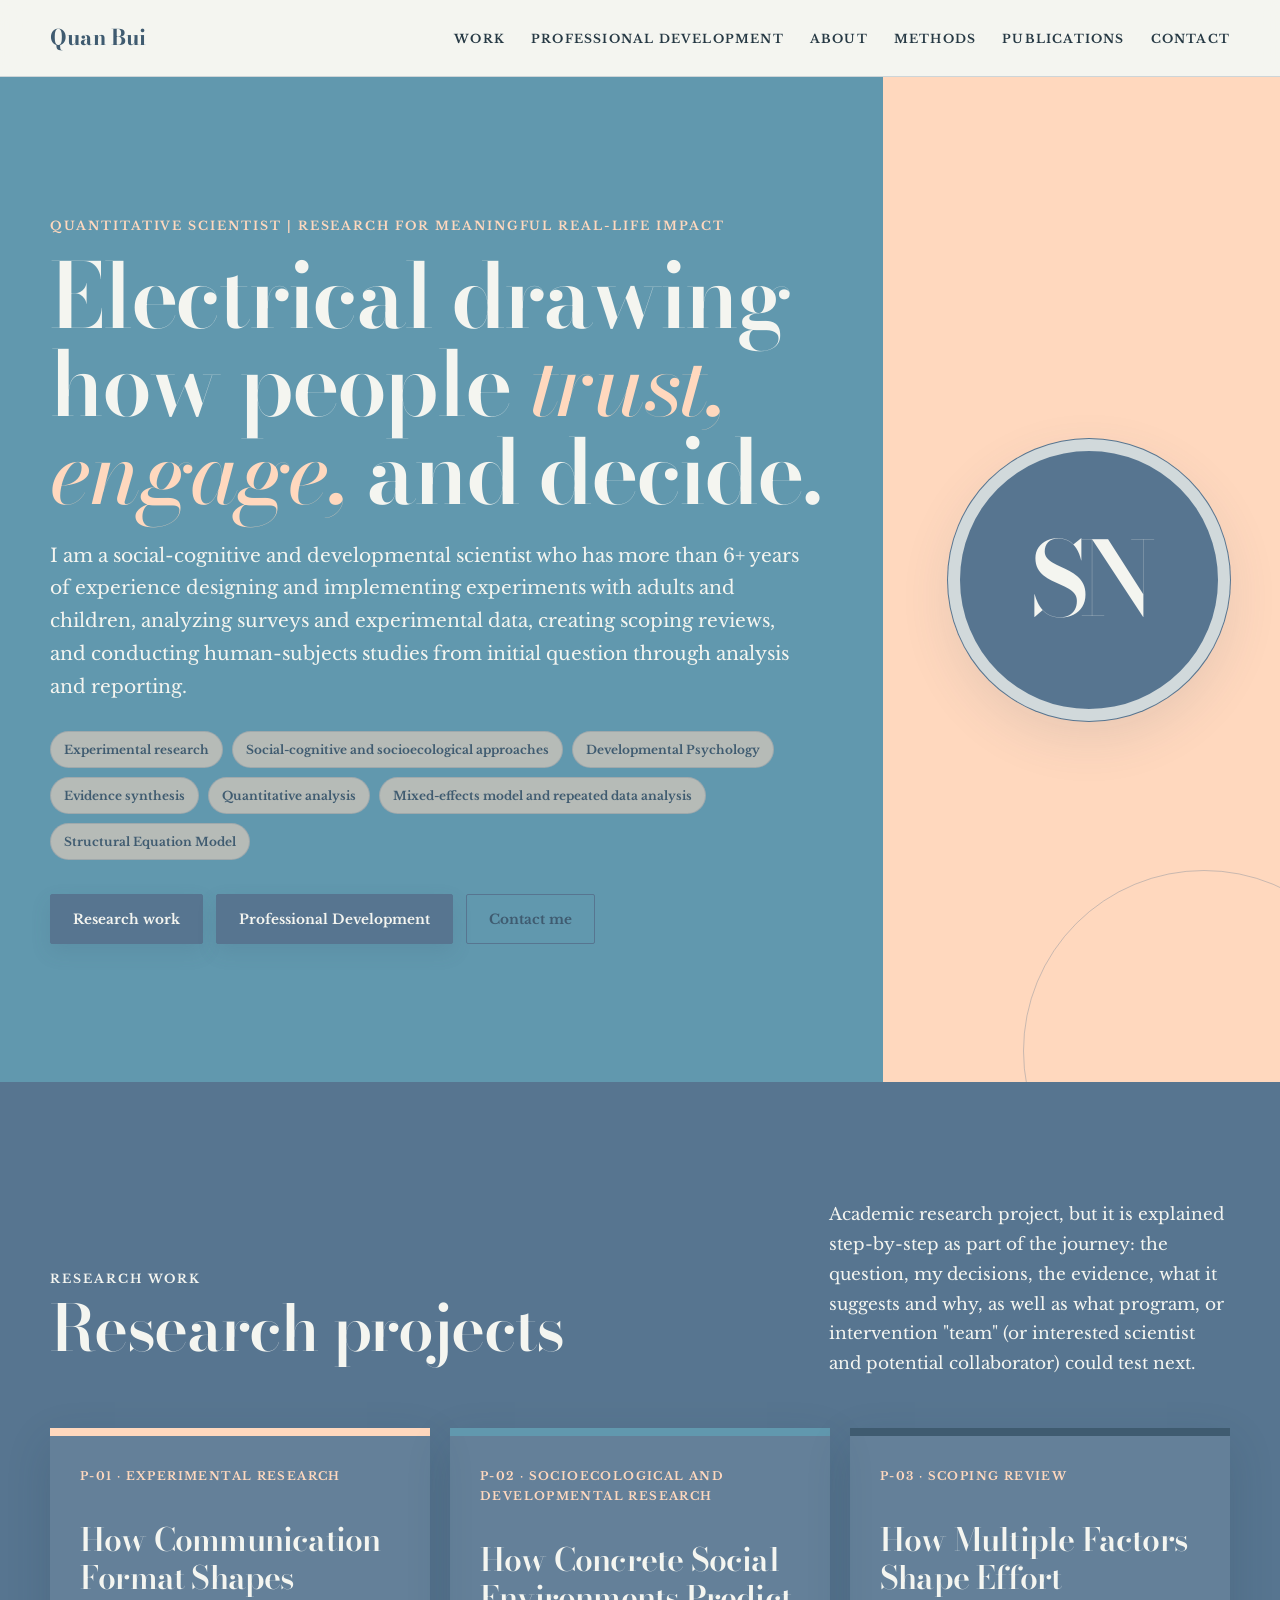
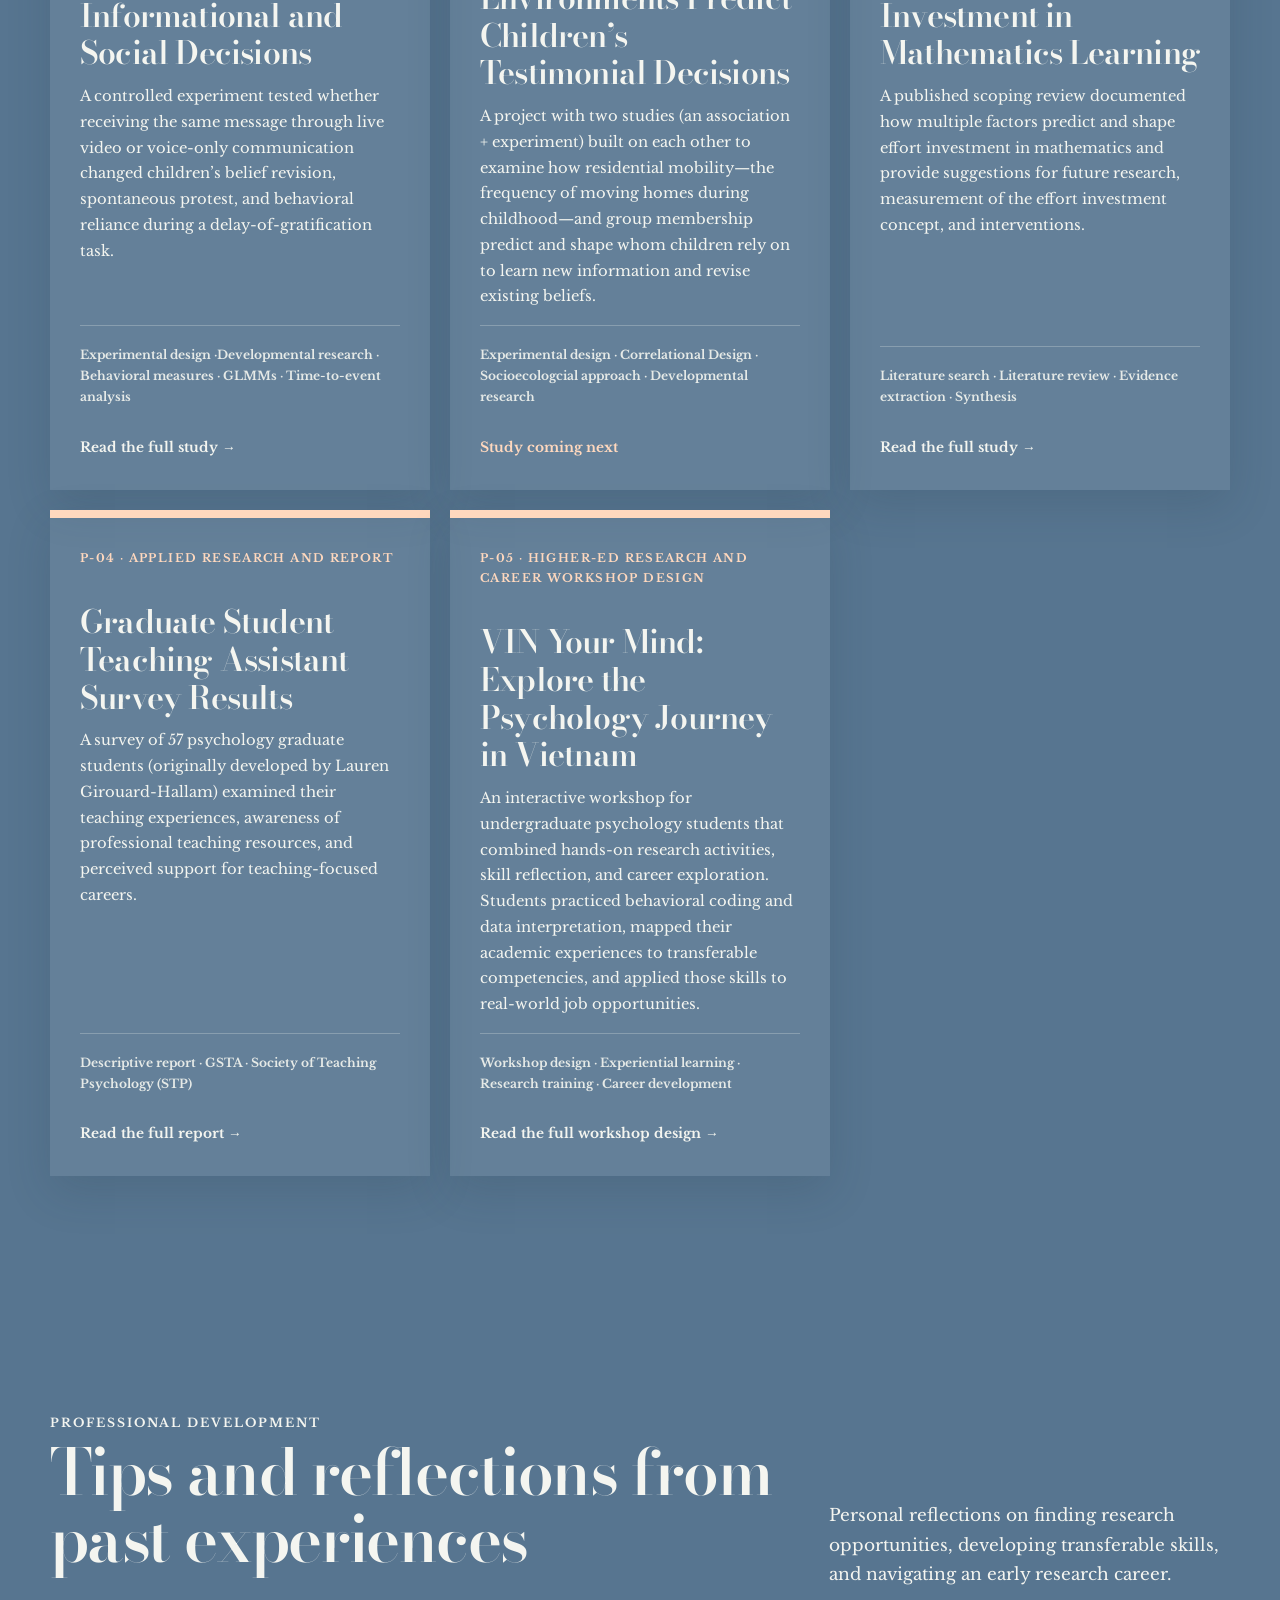
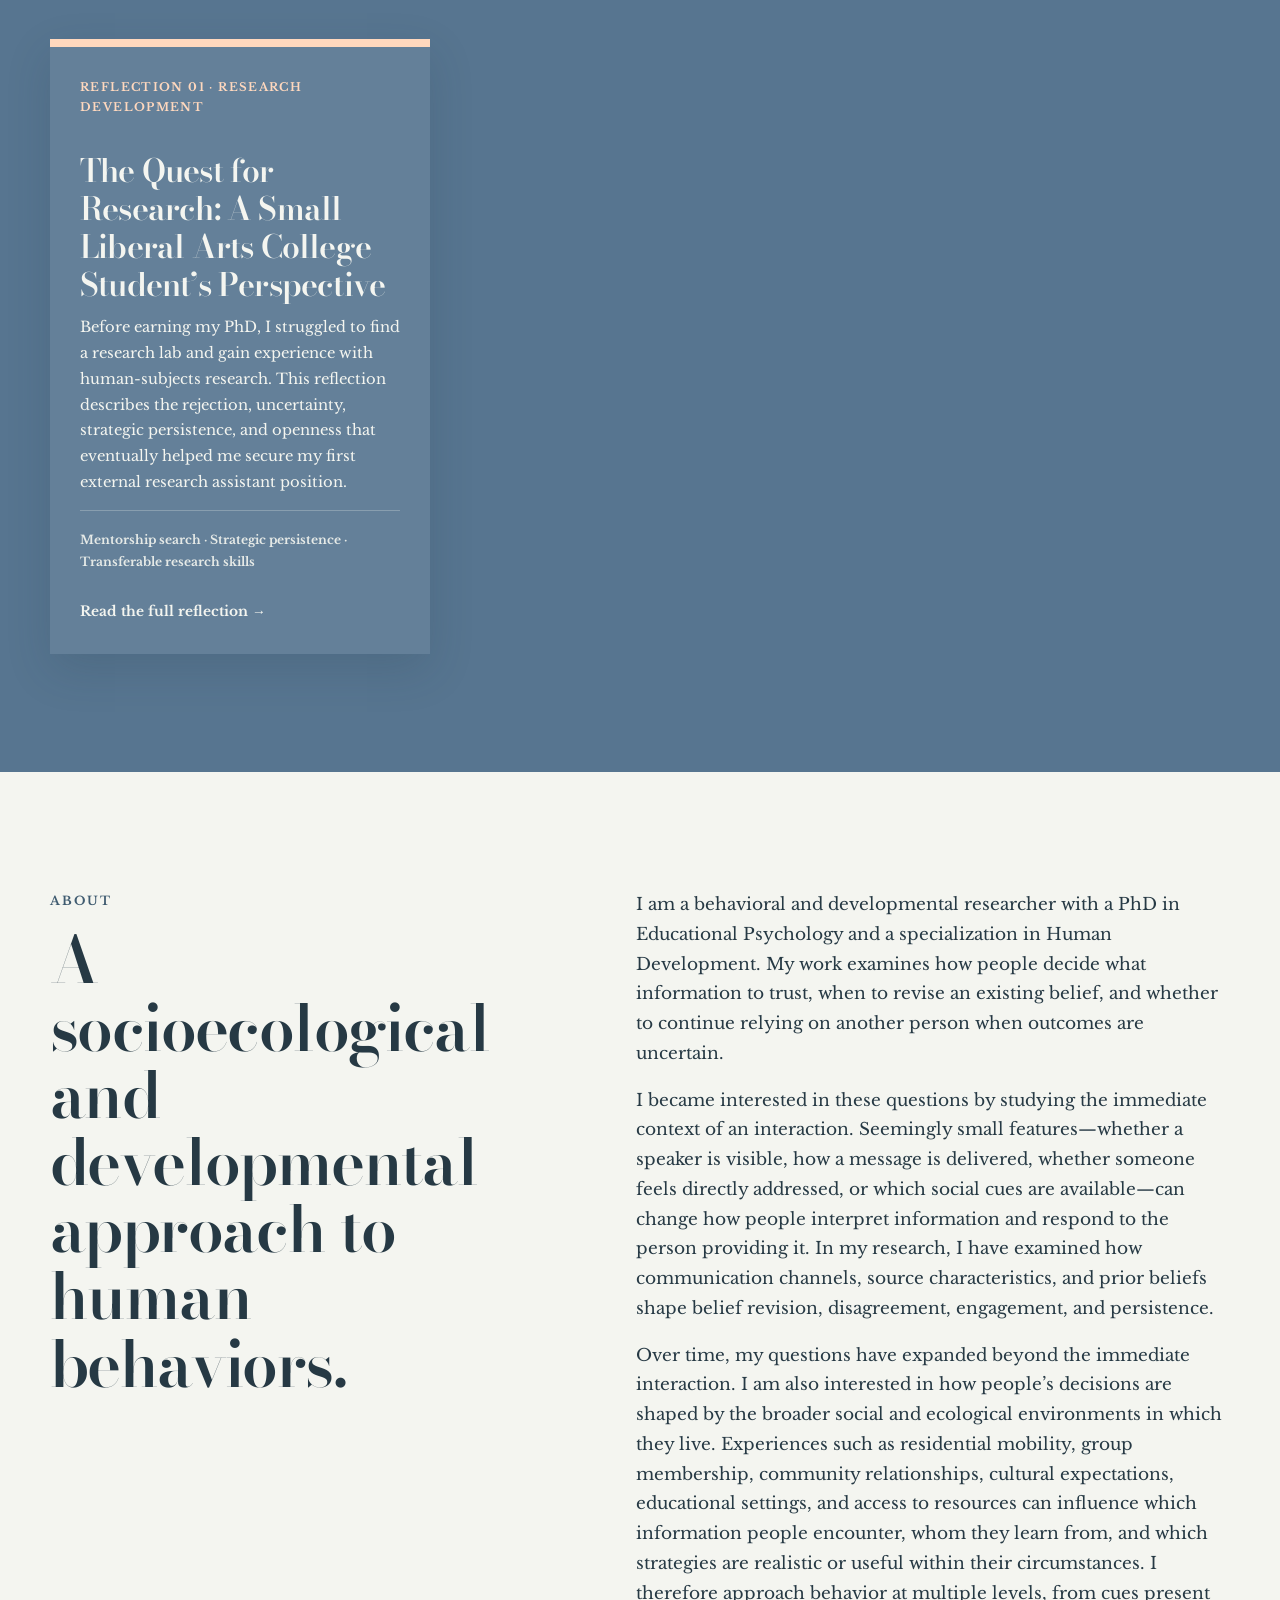
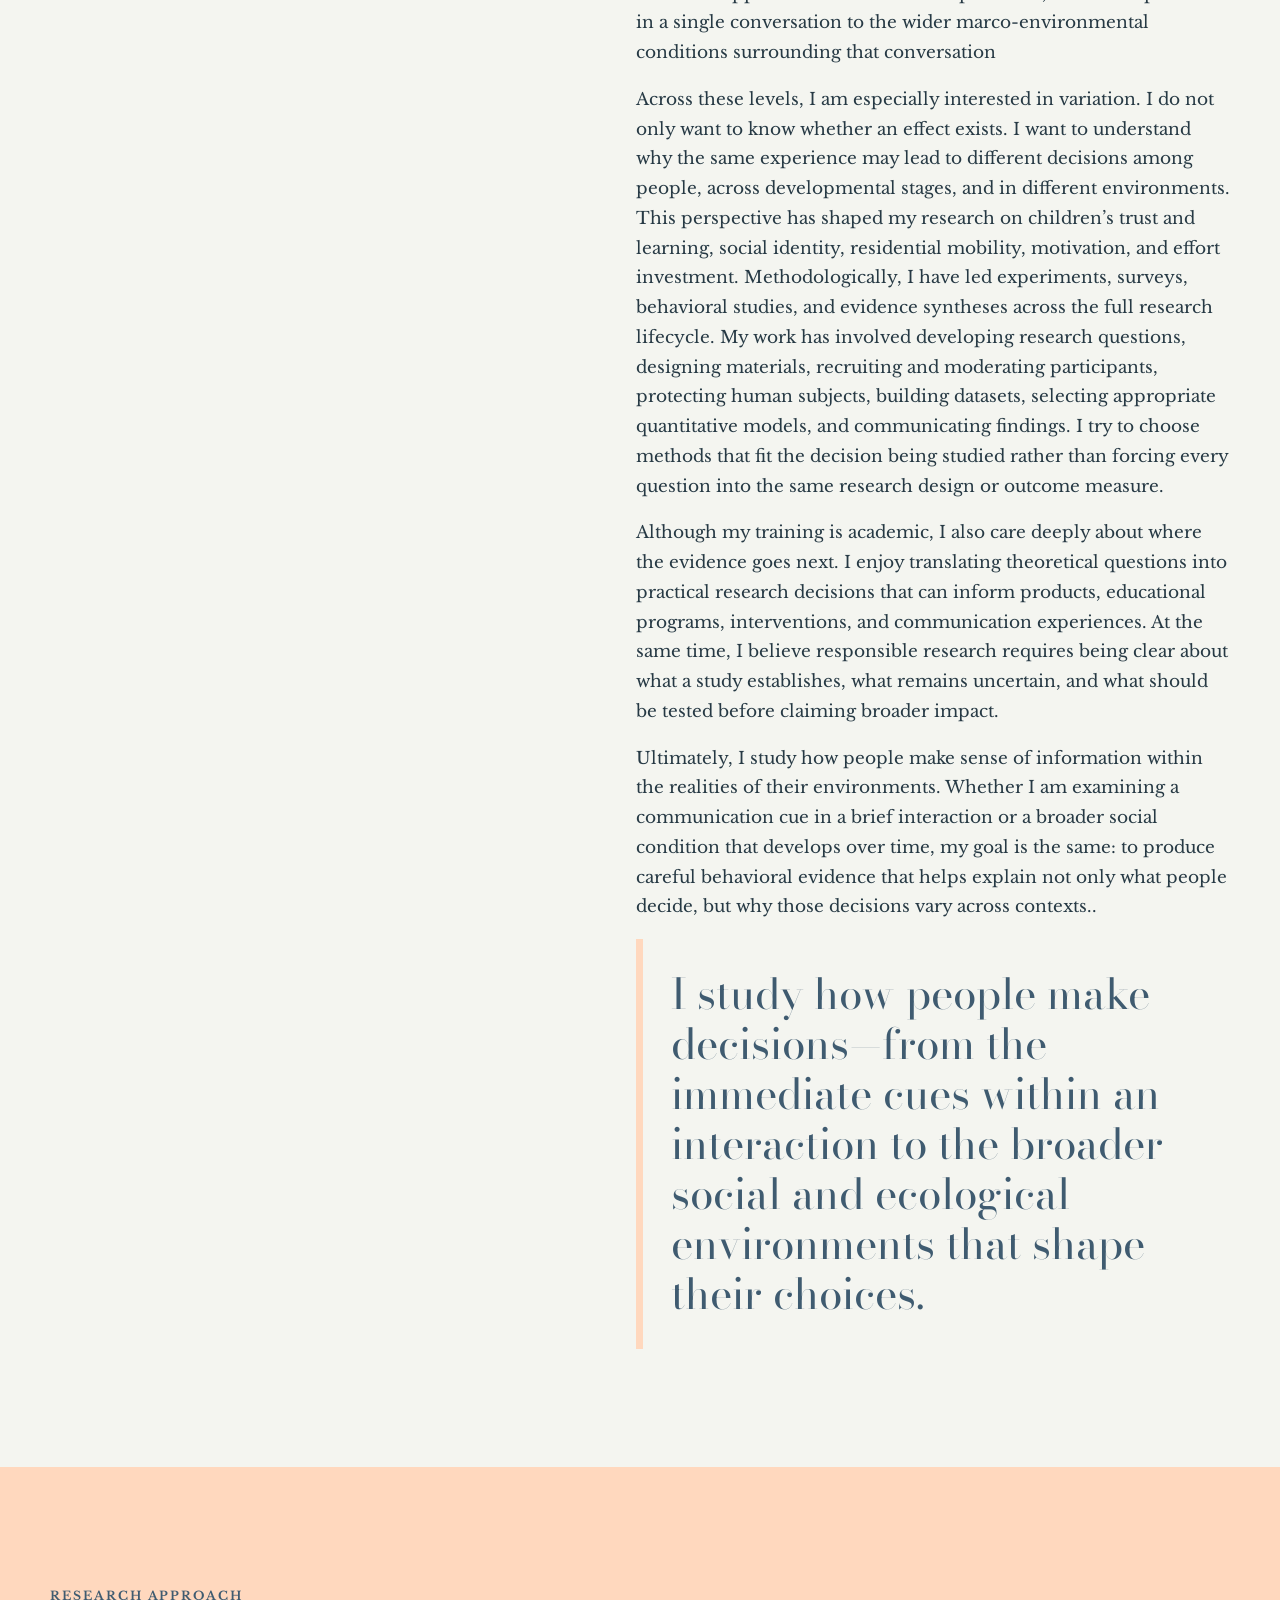
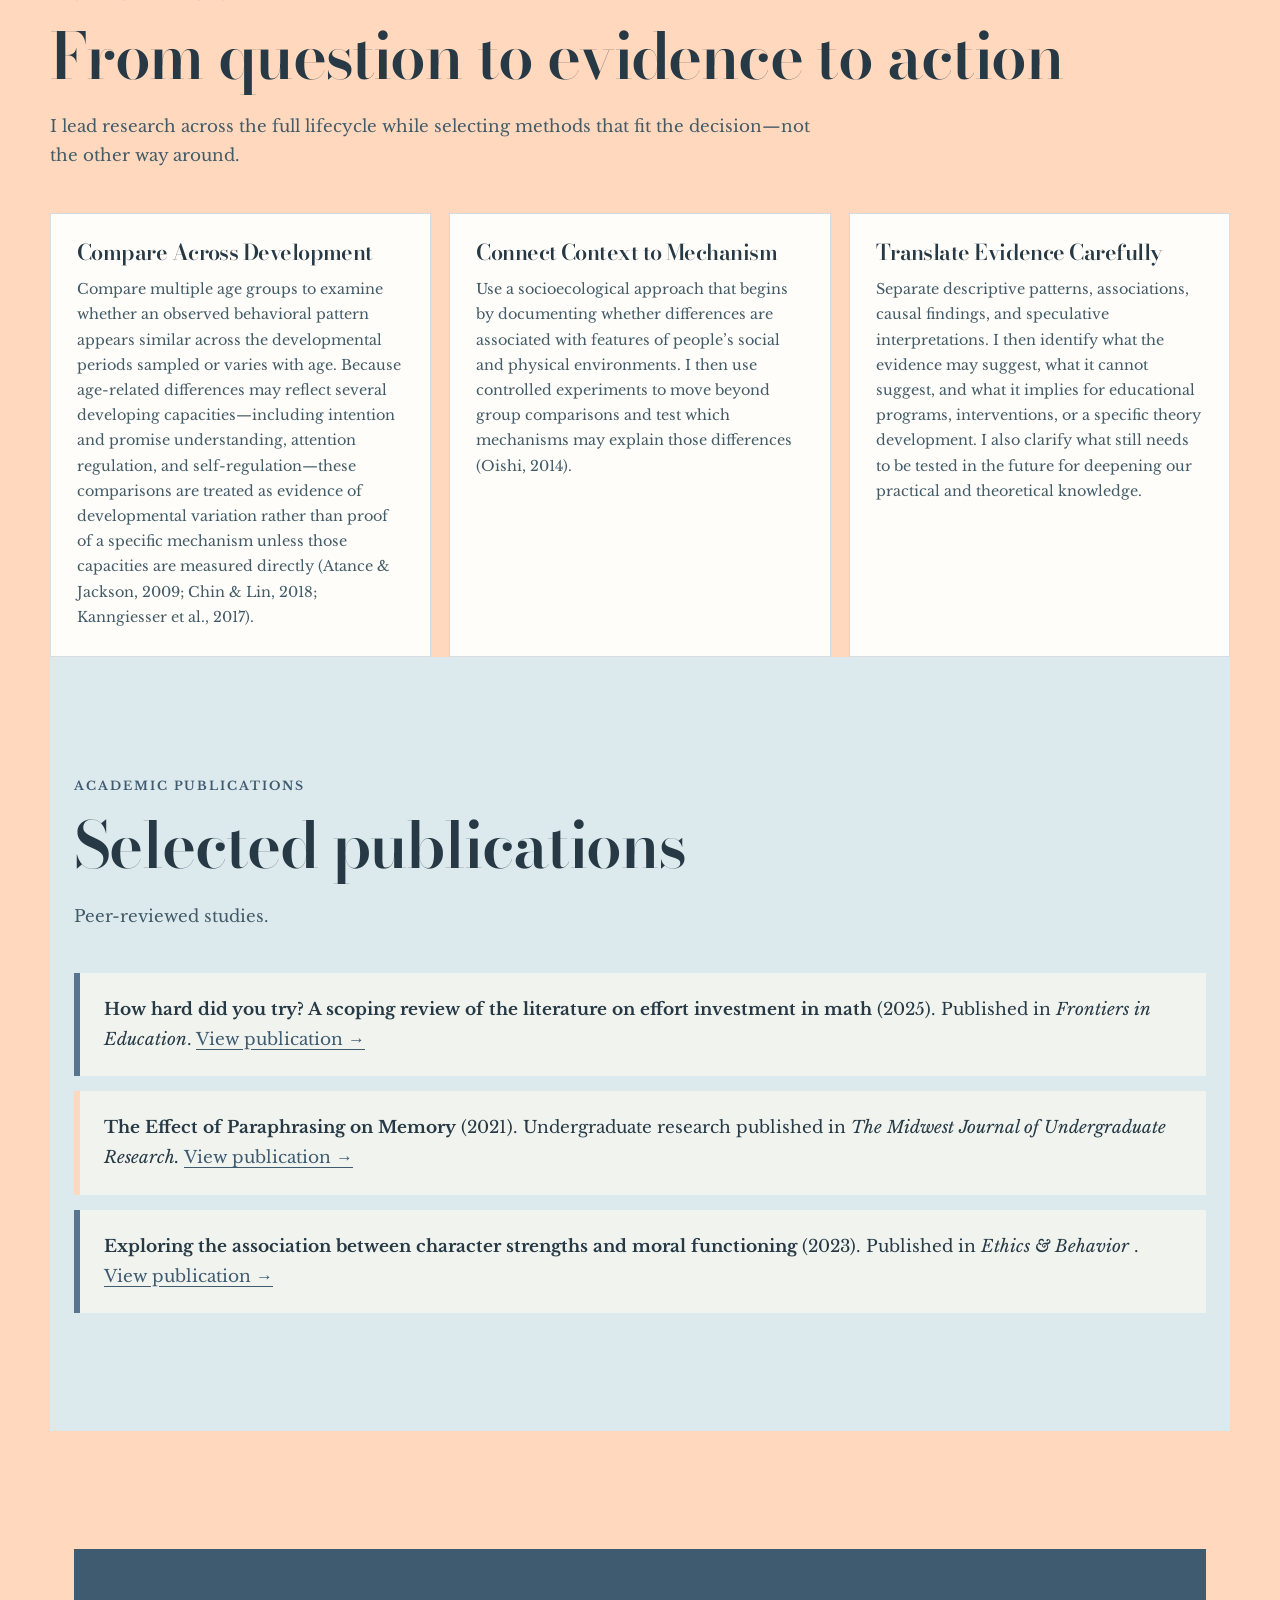
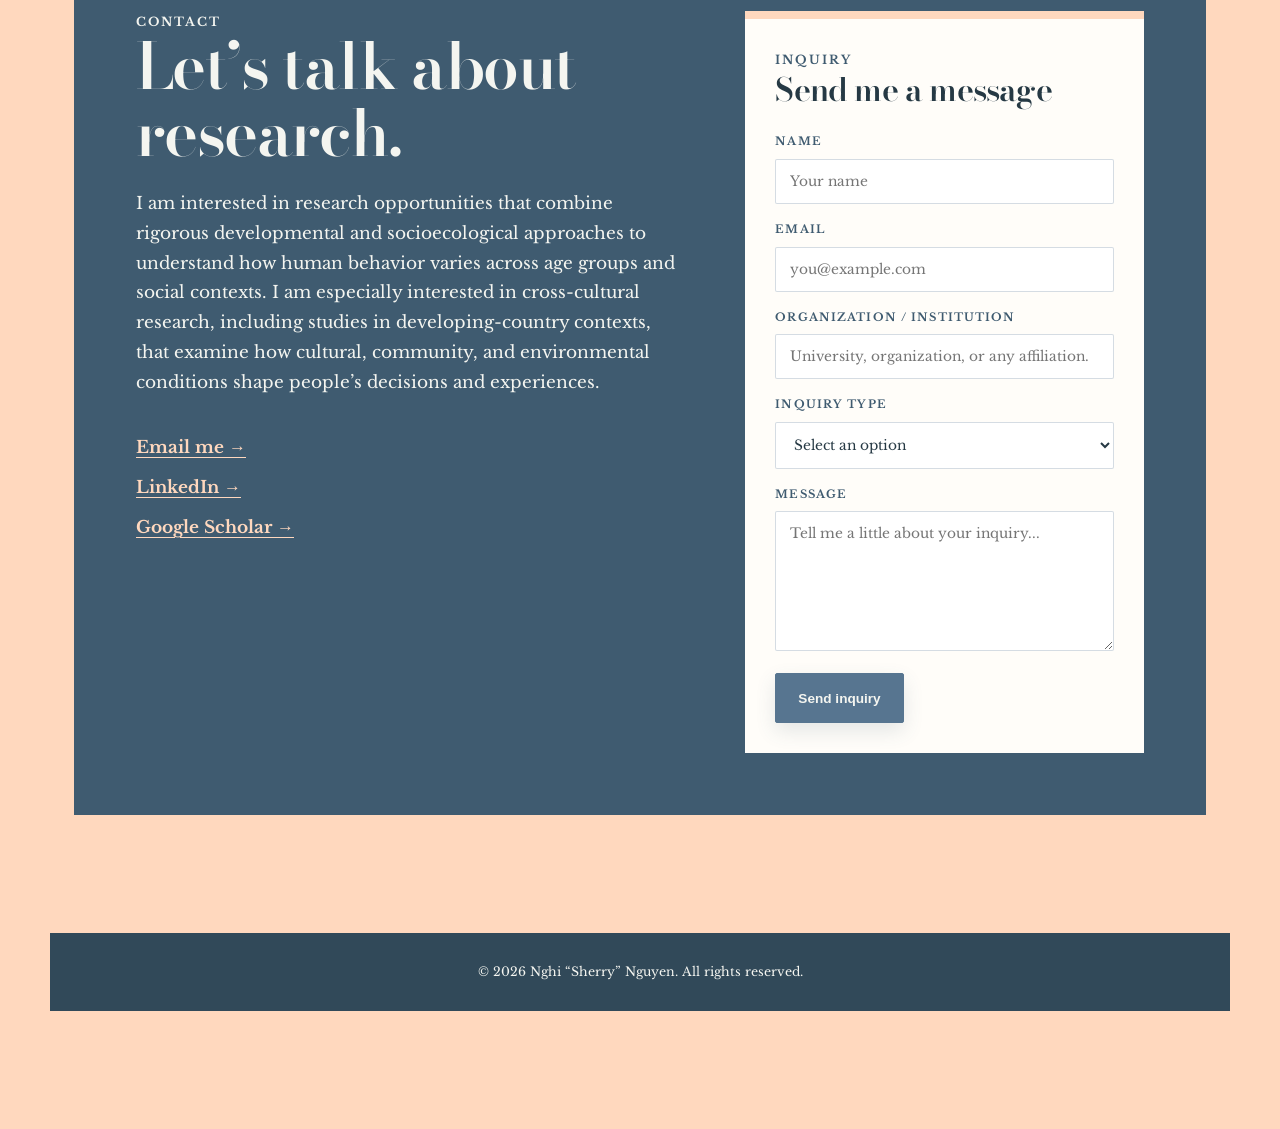
==== commit 6aa08ba4: "Update index.html" ====
--- a/index.html
+++ b/index.html
@@ -3,8 +3,8 @@
 <head>
   <meta charset="UTF-8">
   <meta name="viewport" content="width=device-width, initial-scale=1.0">
-  <meta name="description" content="Nghi Sherry Nguyen's research and professional development portfolio.">
-  <title>Nghi “Sherry” Nguyen | Social-cognitive, Developmental, &amp; Sociecological Scientist </title>
+  <meta name="description" content="Quan Bui's research and professional development portfolio.">
+  <title>Quan Bui | Mathematics, Developmental, &amp; Engineer </title>
   <link rel="stylesheet" href="./themestyles.css">
 </head>
   
@@ -15,7 +15,7 @@
 <body>
   <nav class="site-nav" aria-label="Primary navigation">
     <div class="container nav-inner">
-      <a class="site-name" href="#top">Nghi “Sherry” Nguyen</a>
+      <a class="site-name" href="#top">Quan Bui</a>
 
       <div class="nav-links">
         <a href="#work">Work</a>
@@ -31,8 +31,8 @@
   <header class="hero" id="top">
     <div class="container hero-grid">
       <div>
-        <p class="eyebrow"> Quantitative Developmental Scientist | Research for Meaningful Real-life Impact </p>
-        <h1>Researching how people <em>trust, engage,</em> and decide.</h1>
+        <p class="eyebrow"> Quantitative Scientist | Research for Meaningful Real-life Impact </p>
+        <h1>Electrical drawing how people <em>trust, engage,</em> and decide.</h1>
 
         <p class="hero-summary">
           I am a social-cognitive and developmental scientist who has more than 6+ years of experience designing and implementing experiments with adults and children,
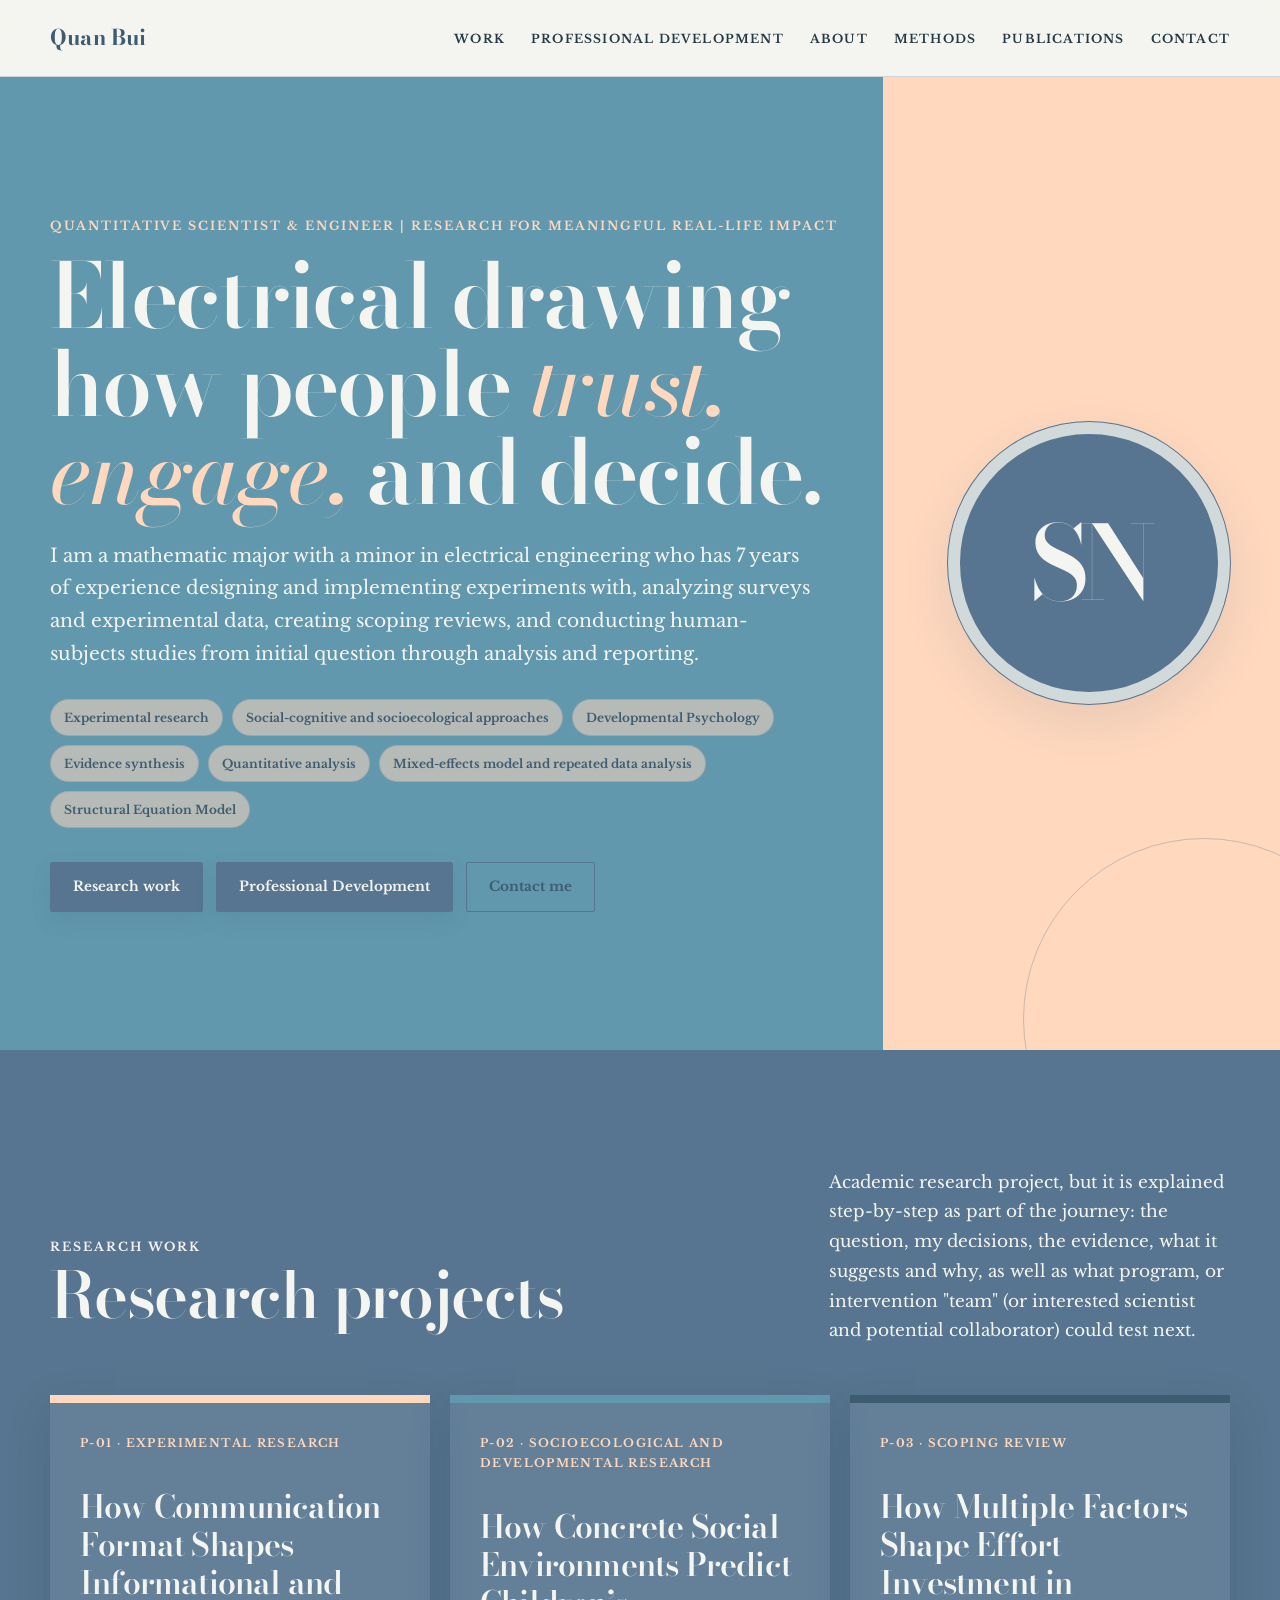
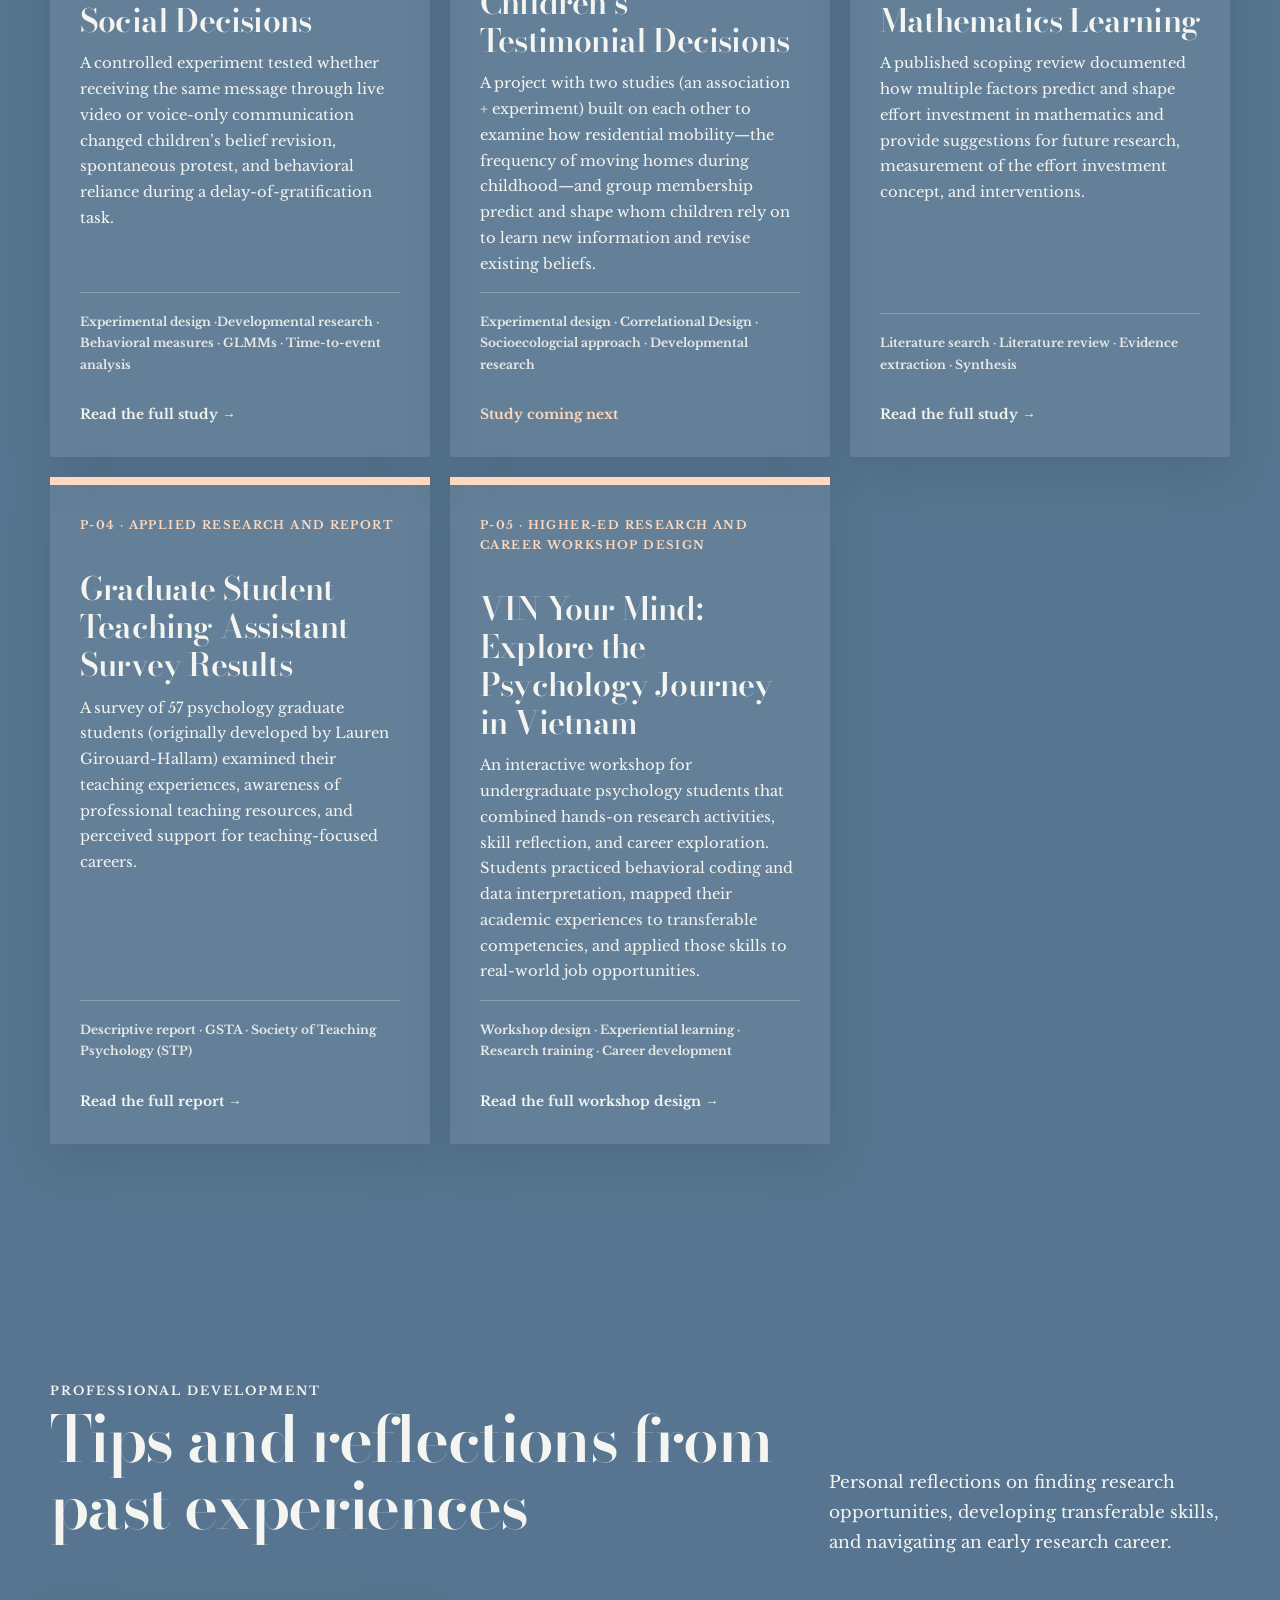
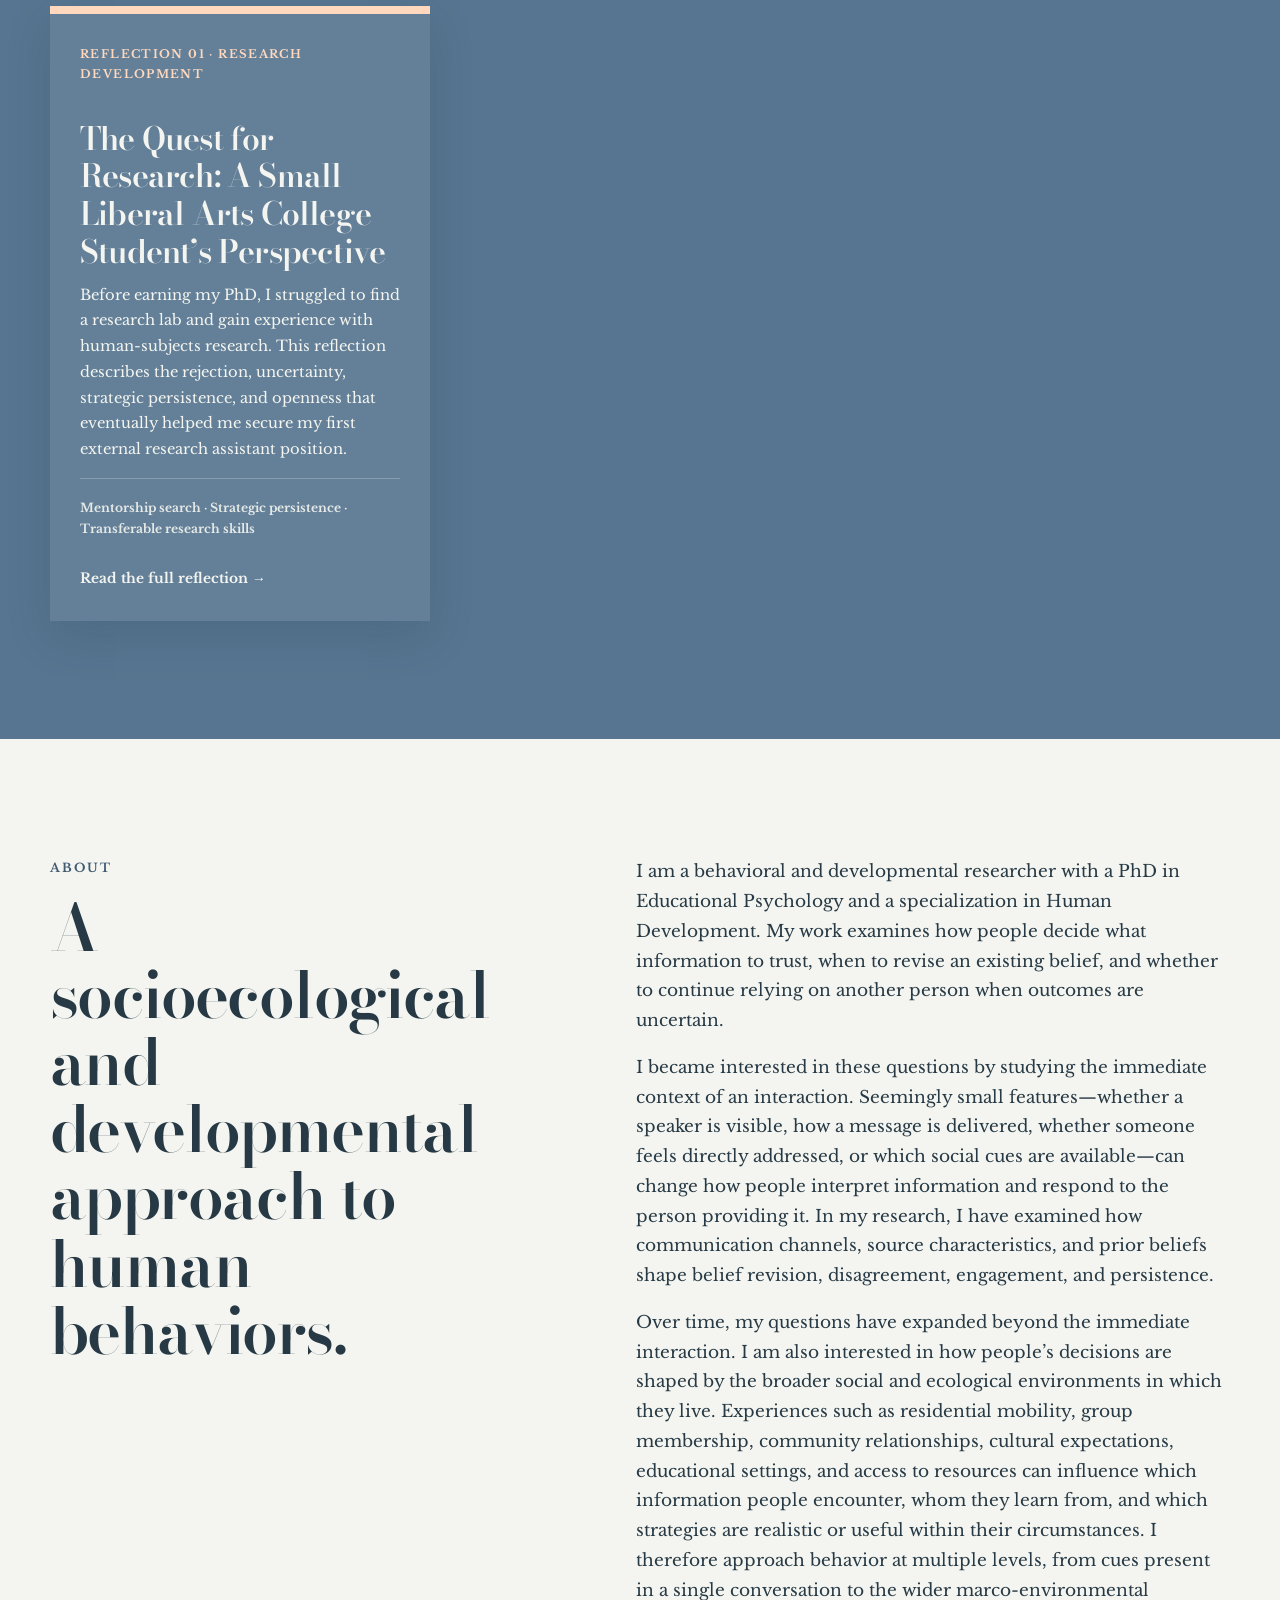
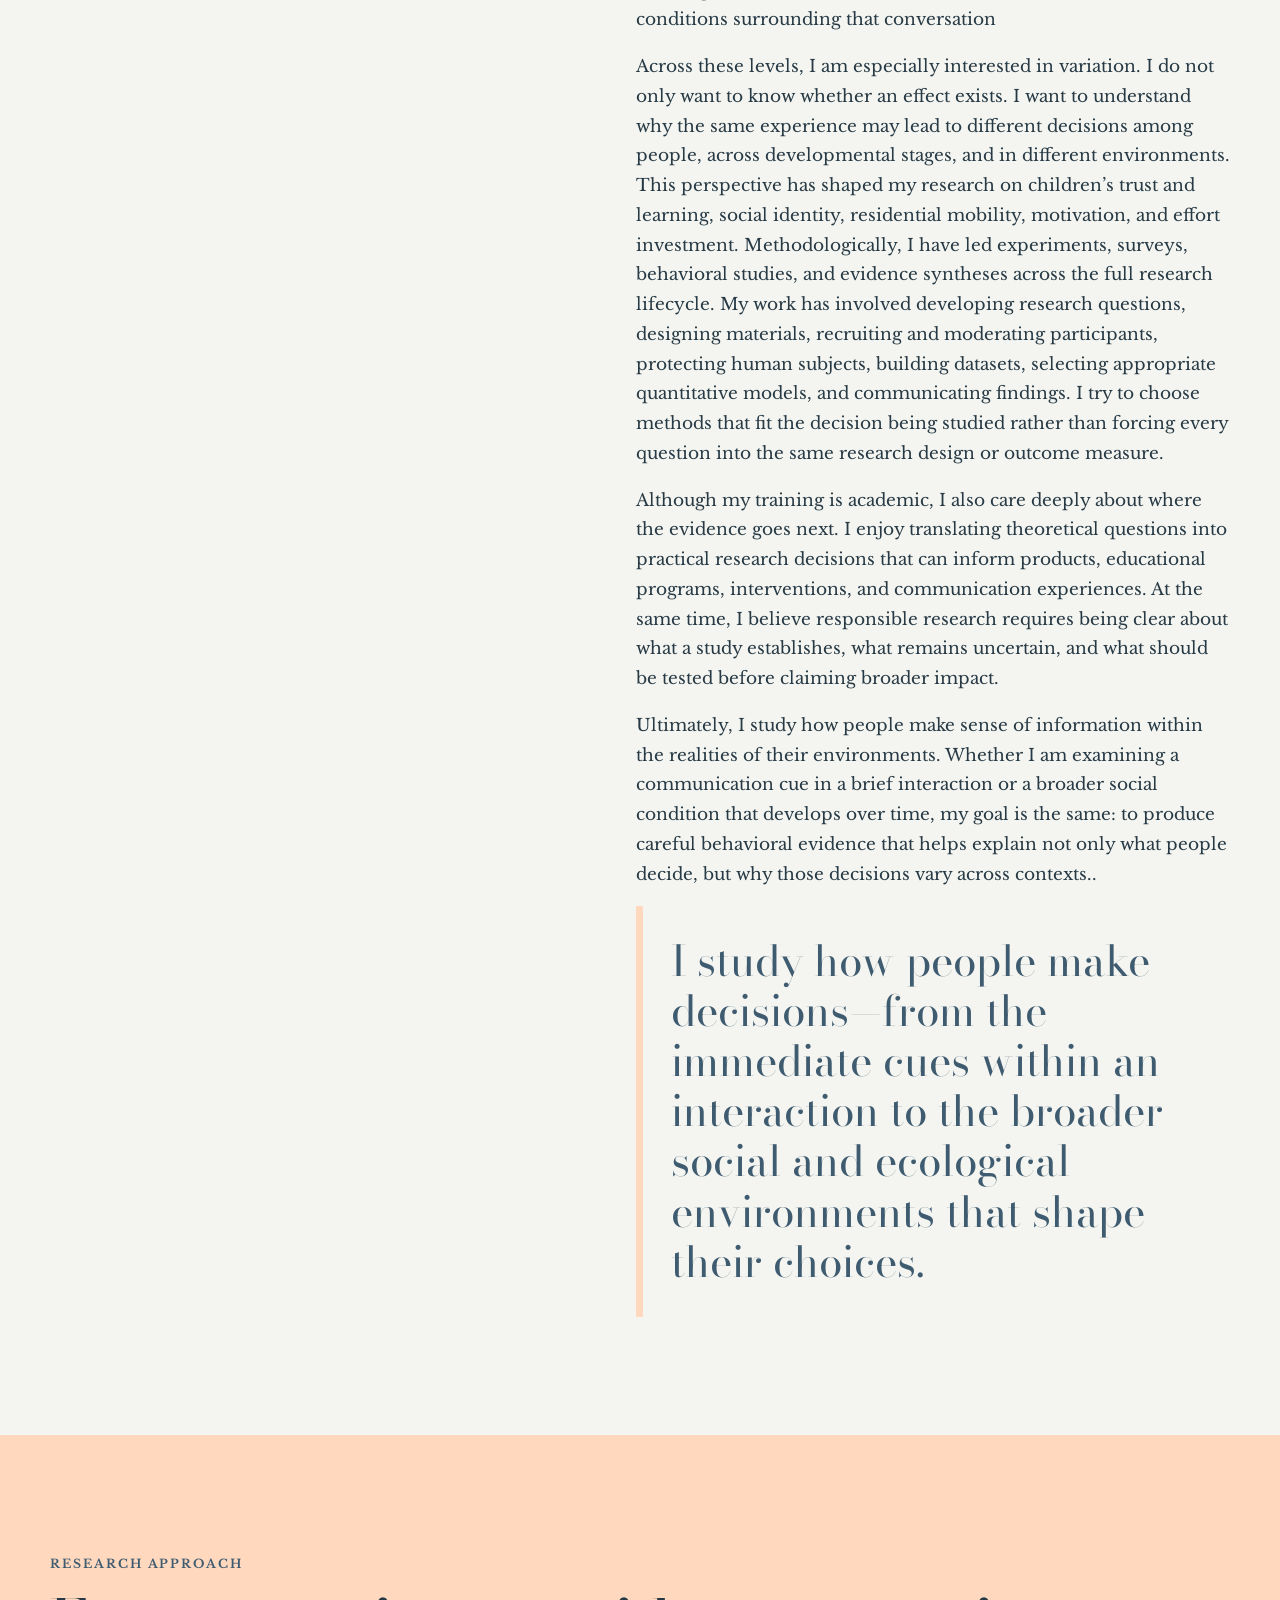
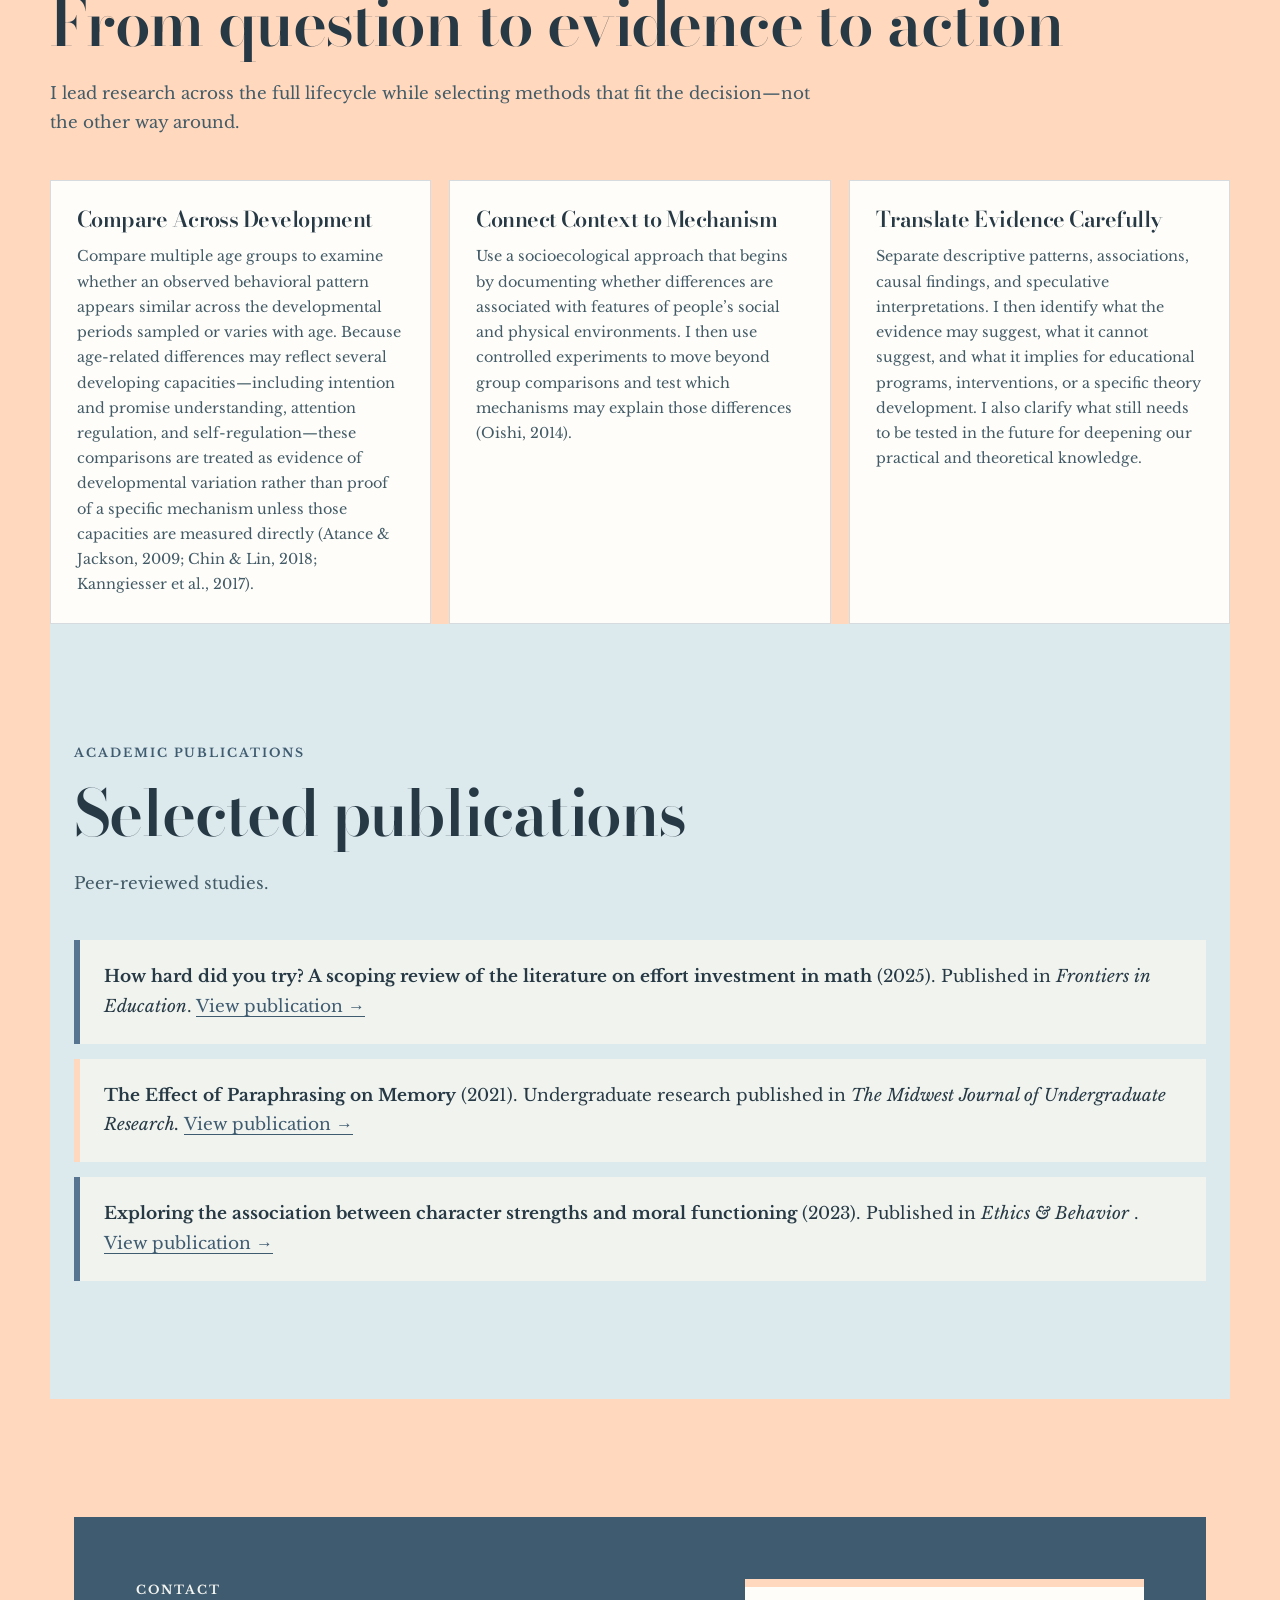
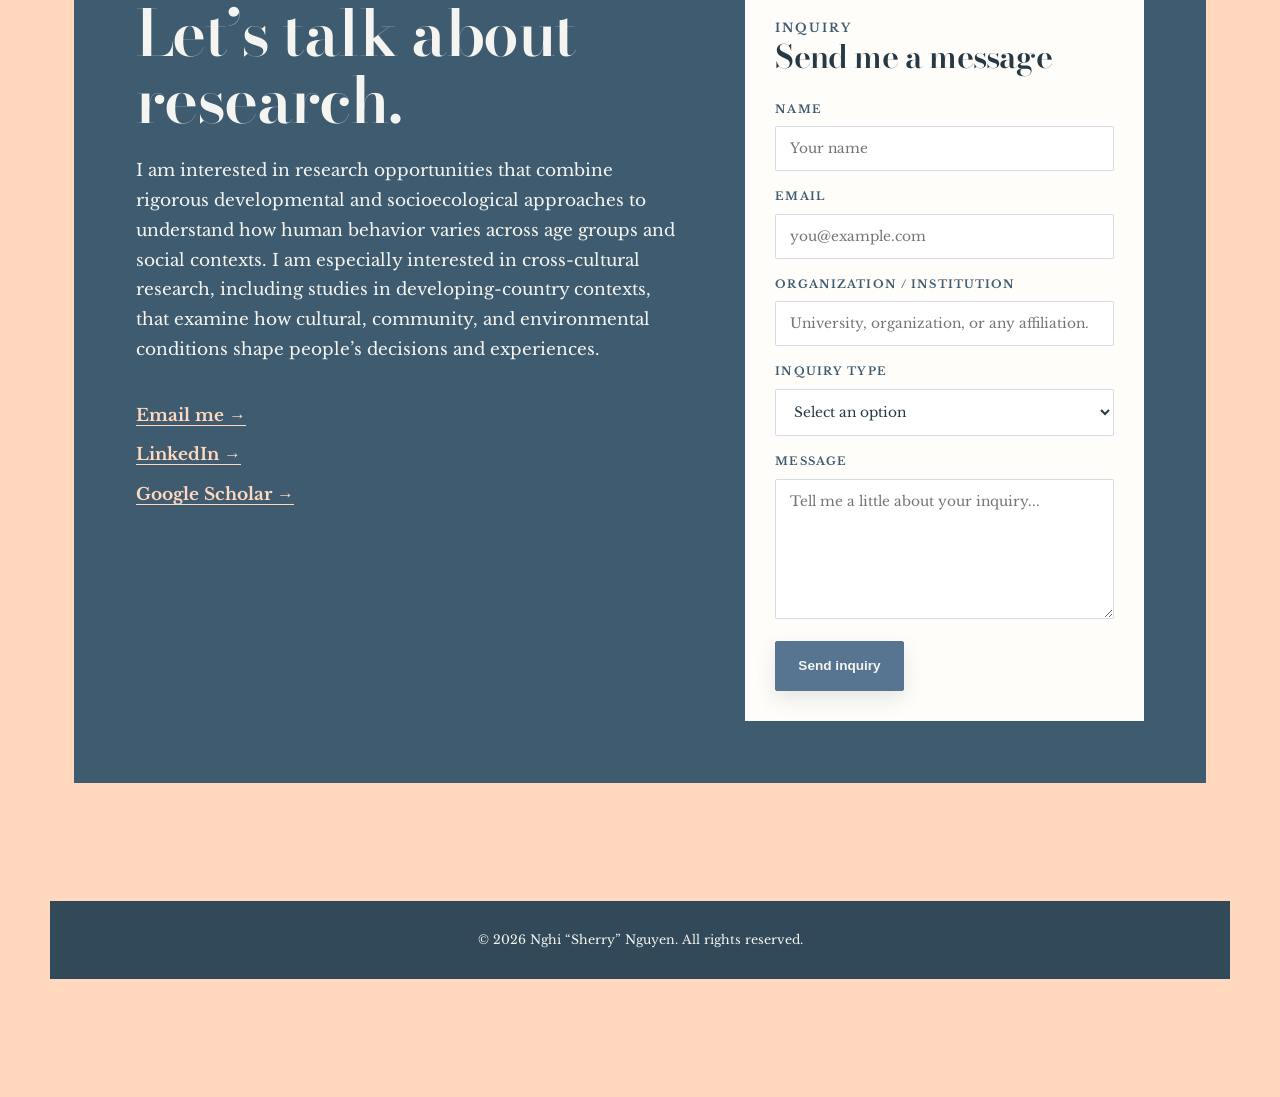
==== commit 6af999cf: "Update index.html" ====
--- a/index.html
+++ b/index.html
@@ -31,11 +31,11 @@
   <header class="hero" id="top">
     <div class="container hero-grid">
       <div>
-        <p class="eyebrow"> Quantitative Scientist | Research for Meaningful Real-life Impact </p>
+        <p class="eyebrow"> Quantitative Scientist & engineer | Research for Meaningful Real-life Impact </p>
         <h1>Electrical drawing how people <em>trust, engage,</em> and decide.</h1>
 
         <p class="hero-summary">
-          I am a social-cognitive and developmental scientist who has more than 6+ years of experience designing and implementing experiments with adults and children,
+          I am a   mathematic major with a minor in electrical engineering who has 7 years of experience designing and implementing experiments with,
           analyzing surveys and experimental data, creating scoping reviews, and conducting human-subjects studies from initial
           question through analysis and reporting.
         </p>
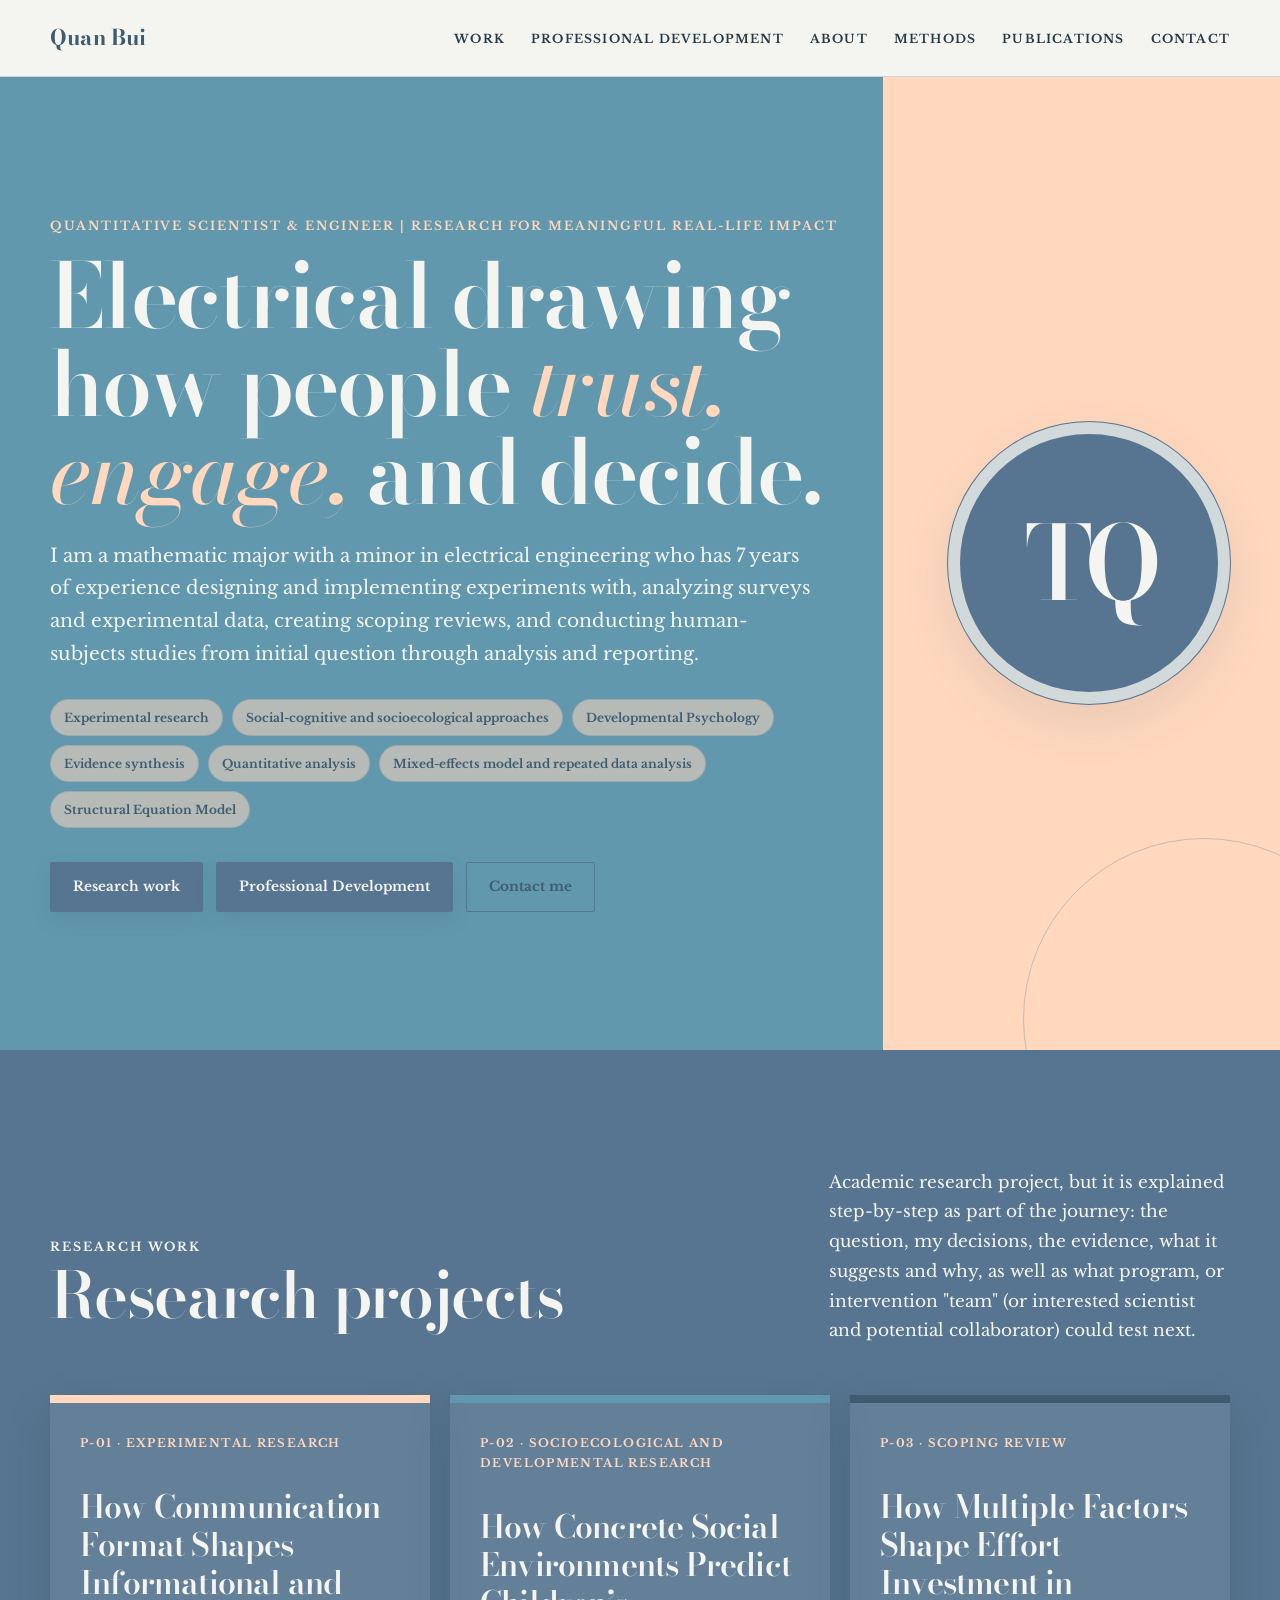
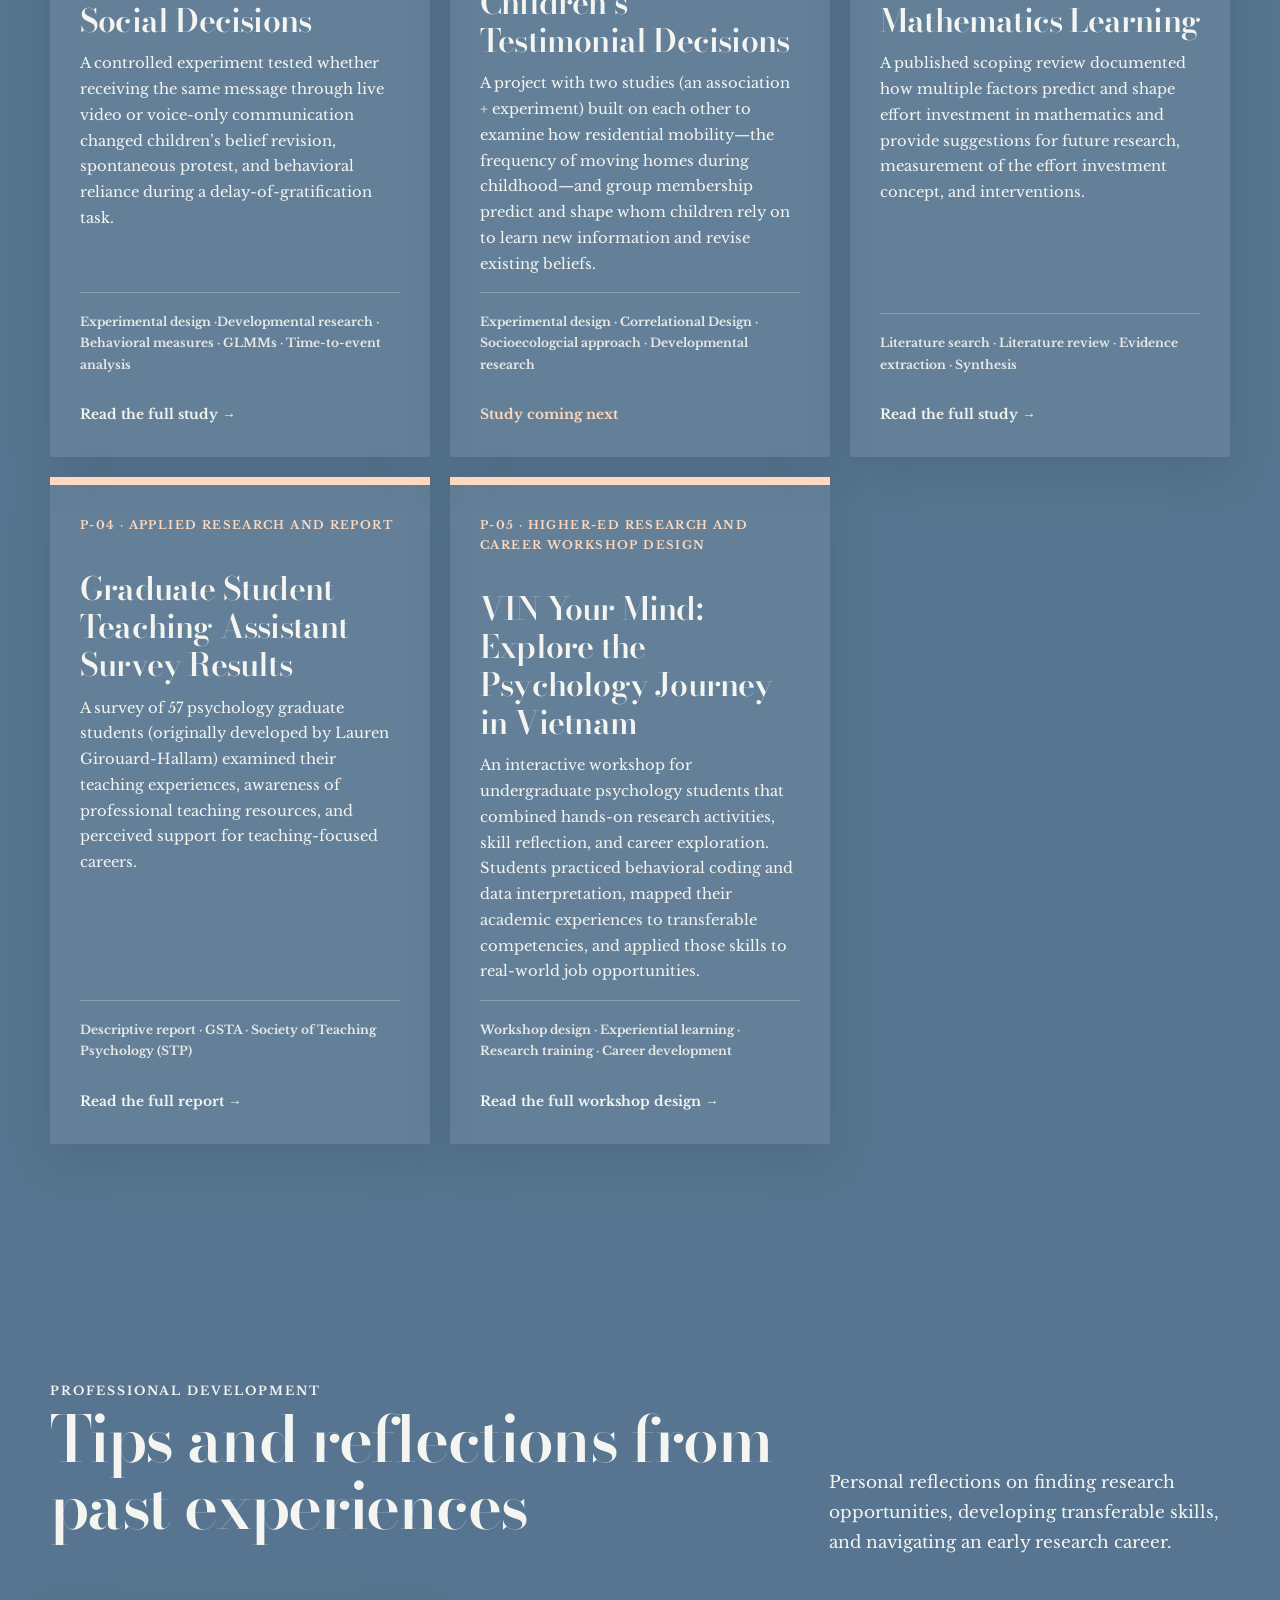
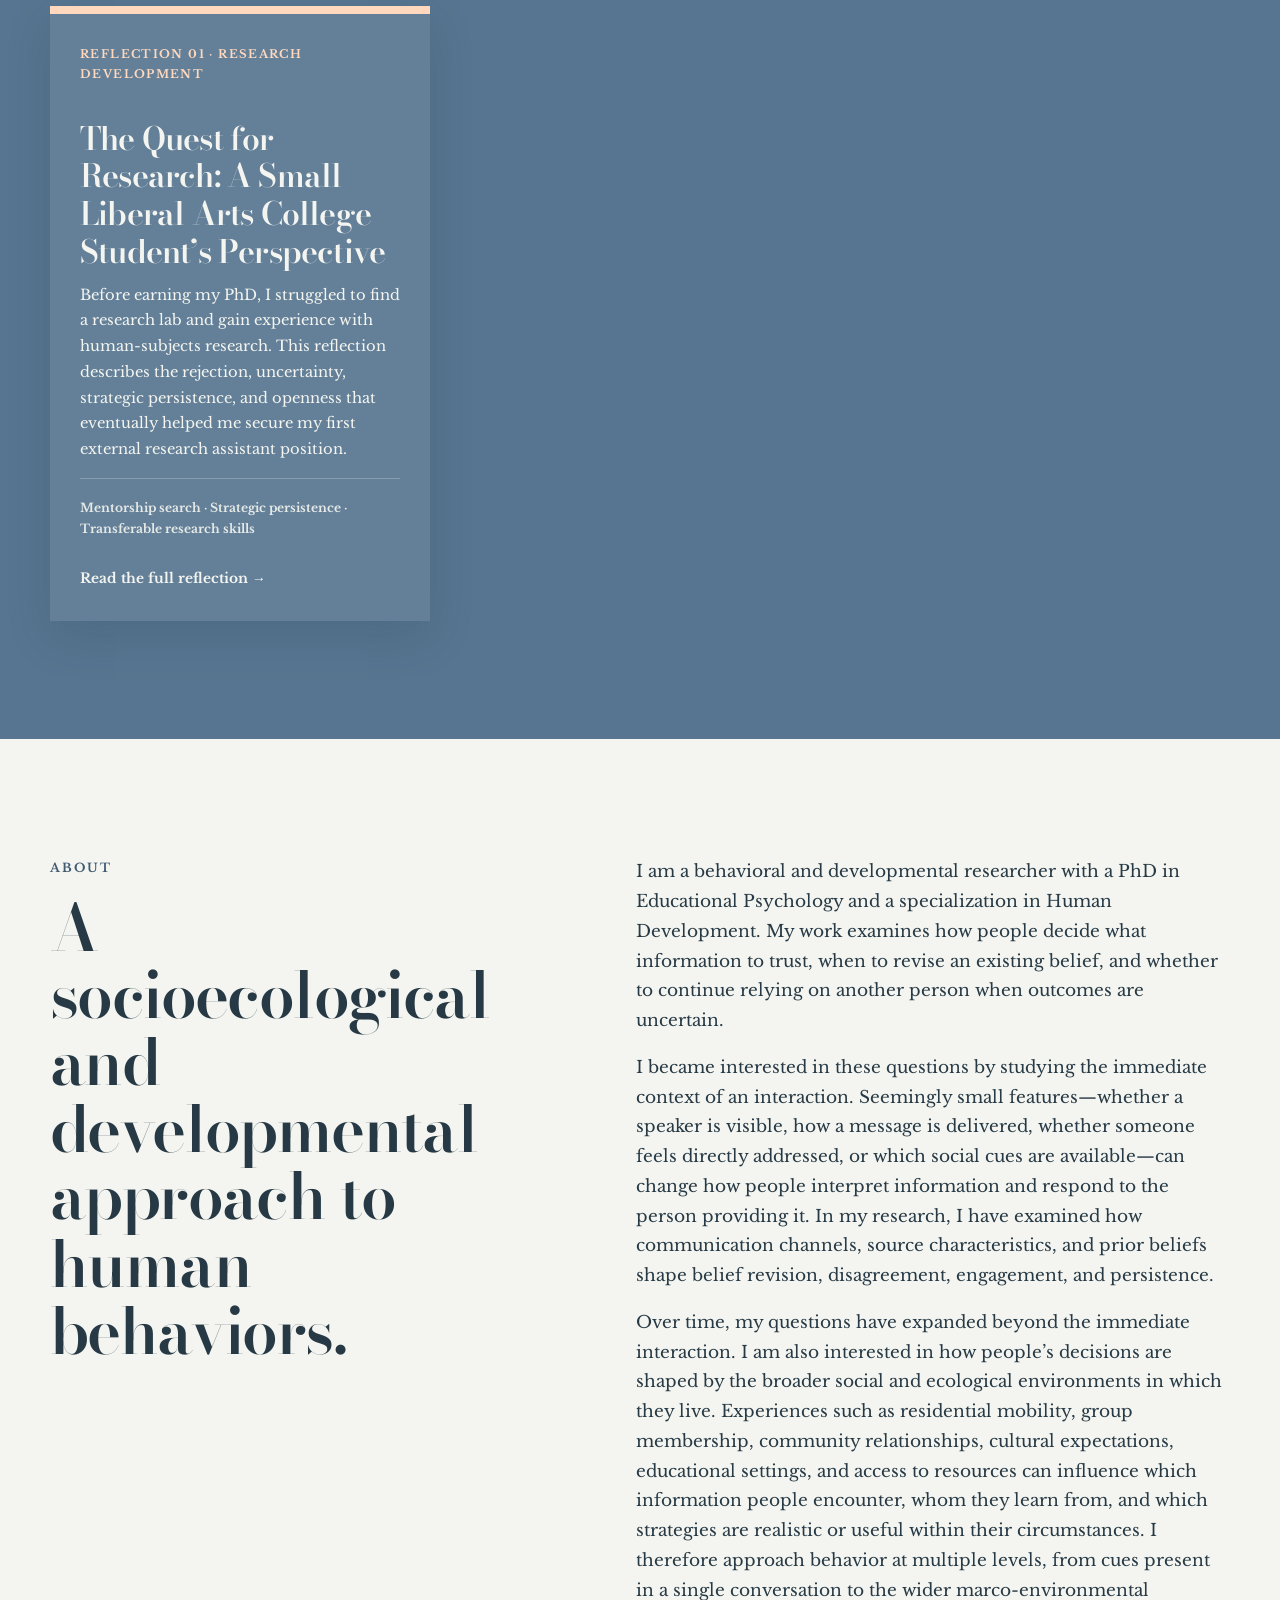
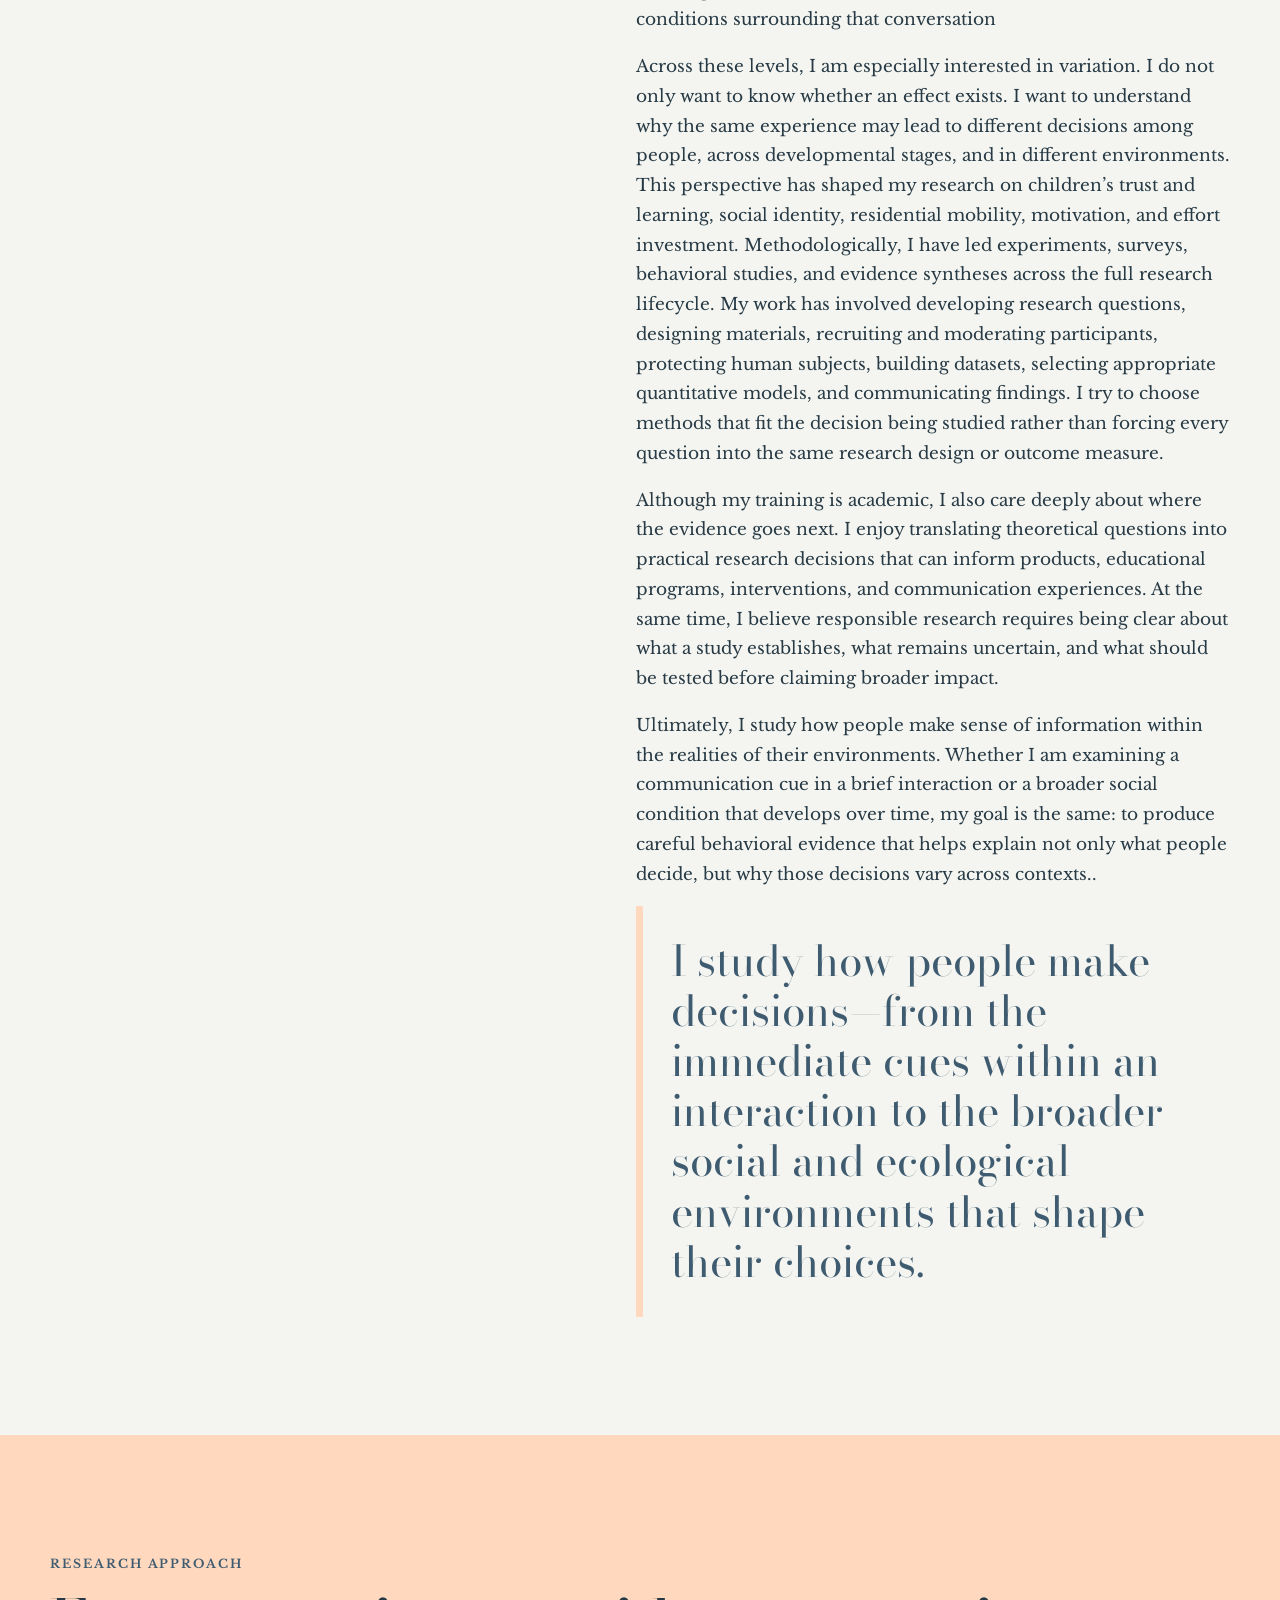
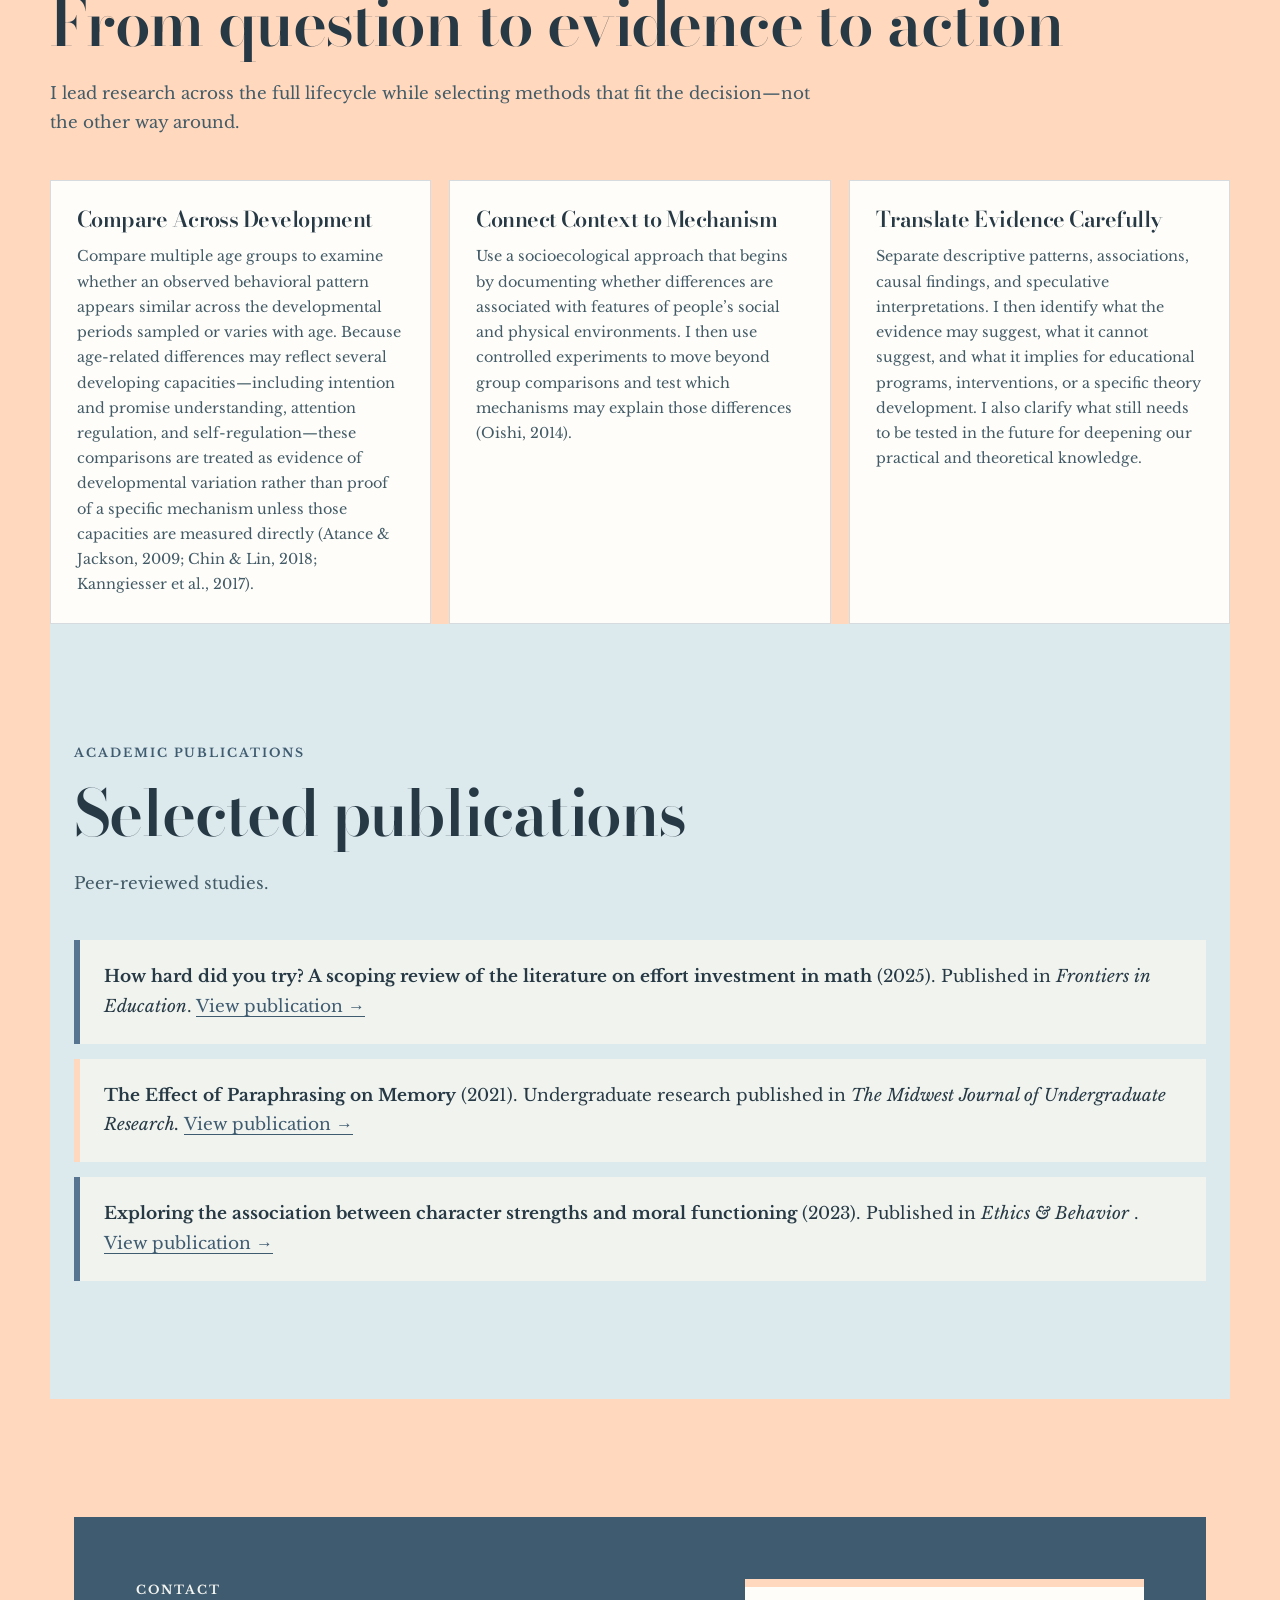
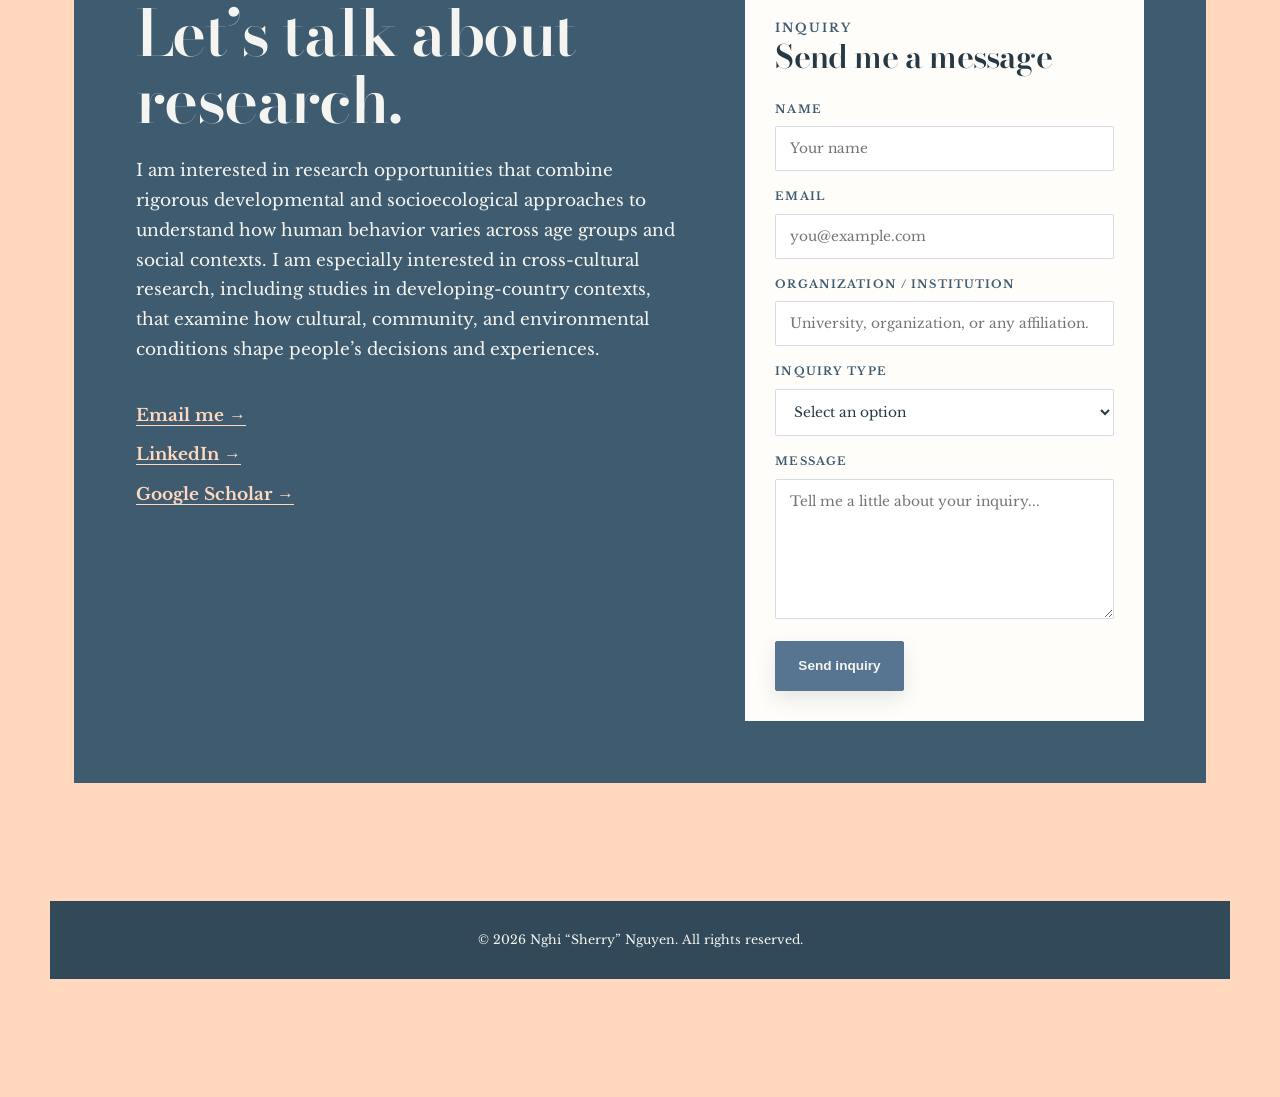
==== commit 6e8b1cca: "Update index.html" ====
--- a/index.html
+++ b/index.html
@@ -8,10 +8,6 @@
   <link rel="stylesheet" href="./themestyles.css">
 </head>
   
-<!-- Cloudflare Web Analytics -->
-  <script type='module' src='https://static.cloudflareinsights.com/beacon.min.js' data-cf-beacon='{"token": "29be6731c5194990ba37cce1a5aa3000"}'></script>
-  <!-- End Cloudflare Web Analytics -->
-  
 <body>
   <nav class="site-nav" aria-label="Primary navigation">
     <div class="container nav-inner">
@@ -58,12 +54,12 @@
       </div>
 
       <div class="hero-mark">
-        <span aria-hidden="true">SN</span>
+        <span aria-hidden="true">TQ</span>
         <!-- Optional: upload profile.jpg to the same folder to show your photo. -->
         <img
           class="profile-photo"
           src="profile.jpg"
-          alt="Professional portrait of Nghi Sherry Nguyen"
+          alt="Professional portrait of Quan Bui"
           onerror="this.style.display='none'">
       </div>
     </div>
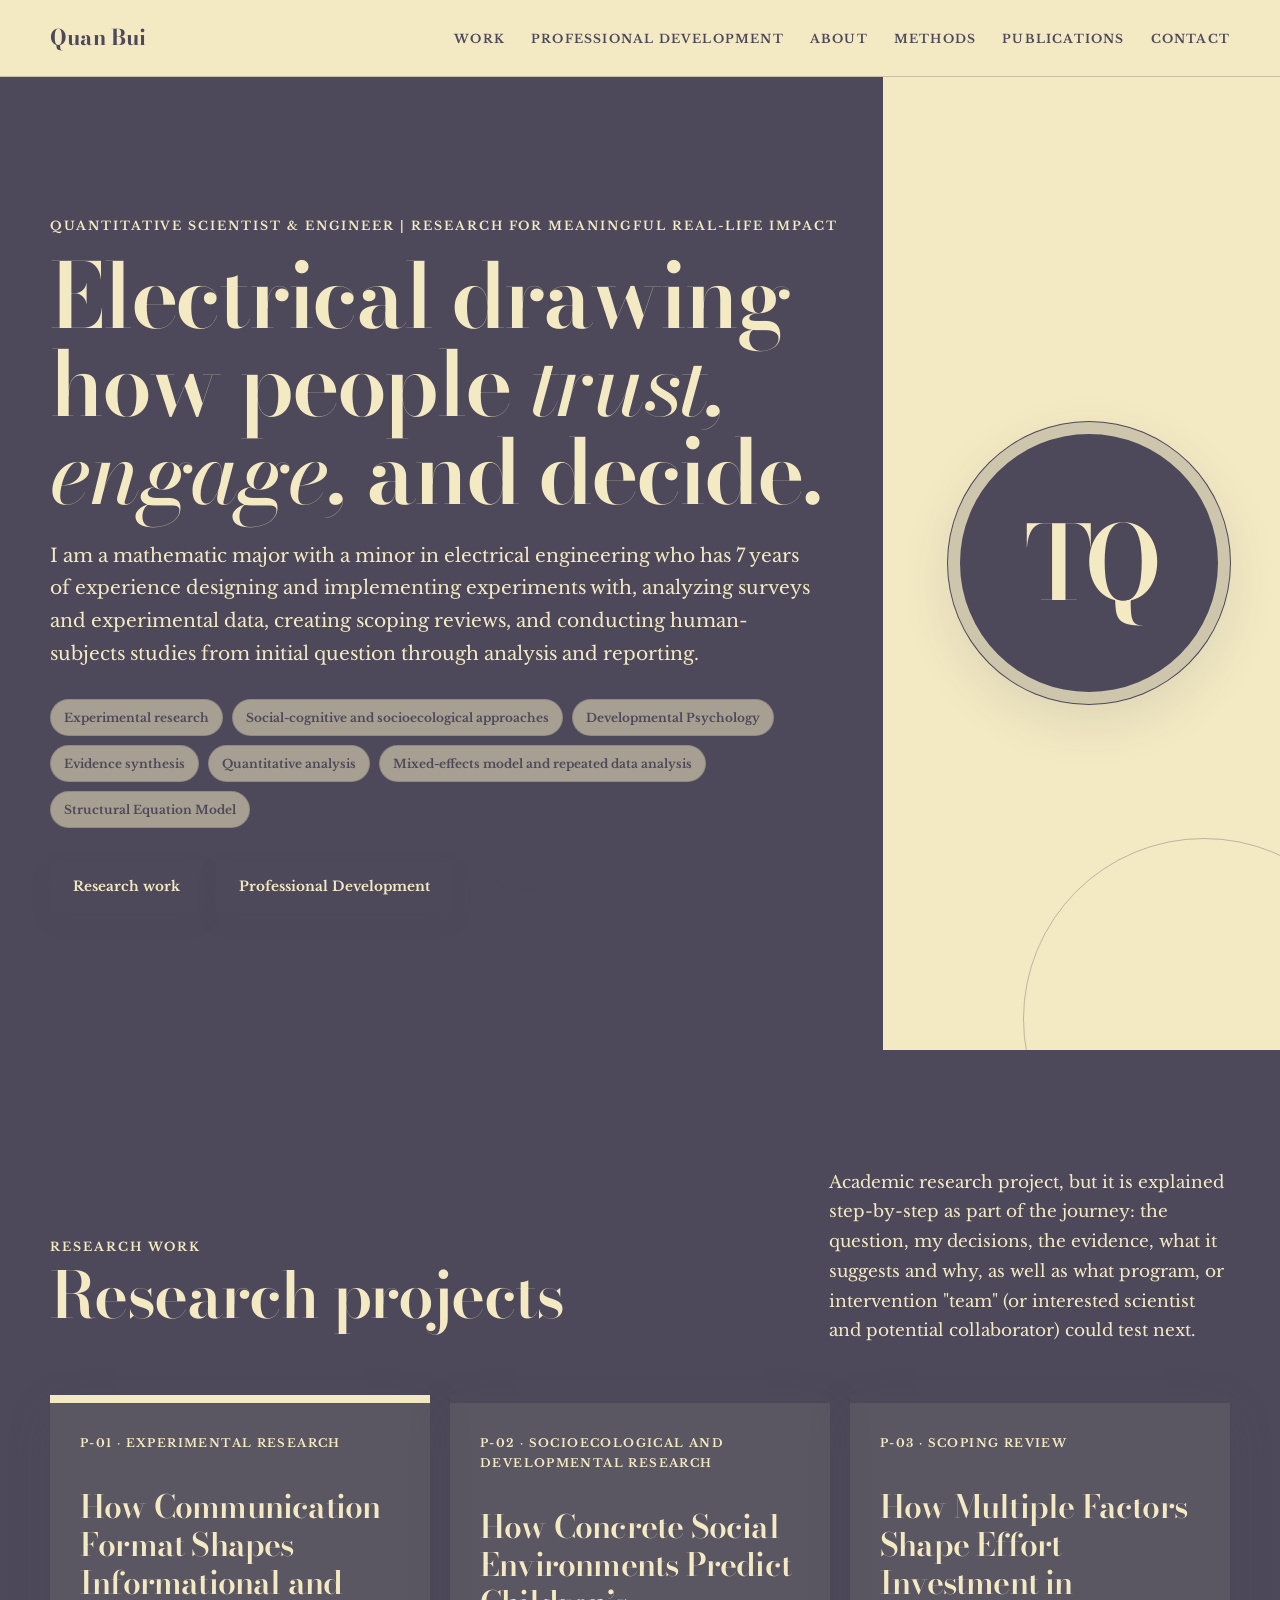
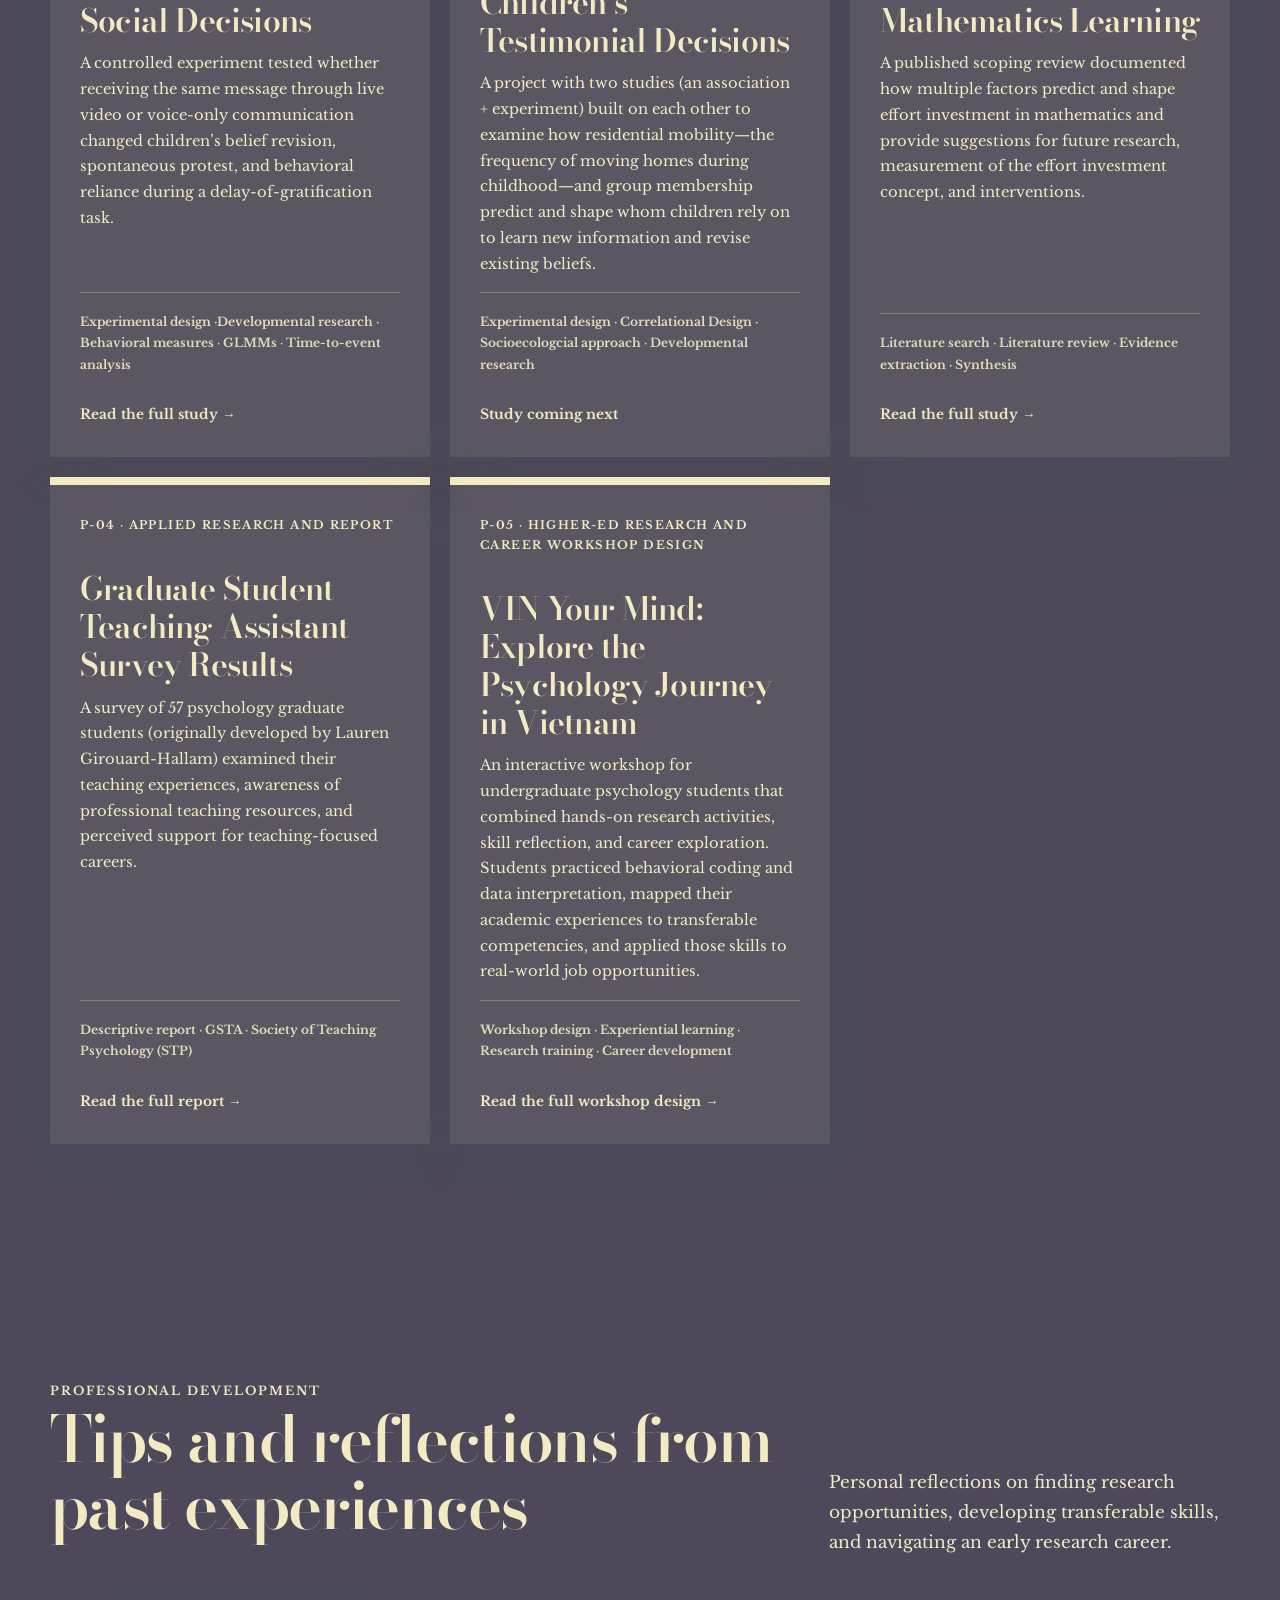
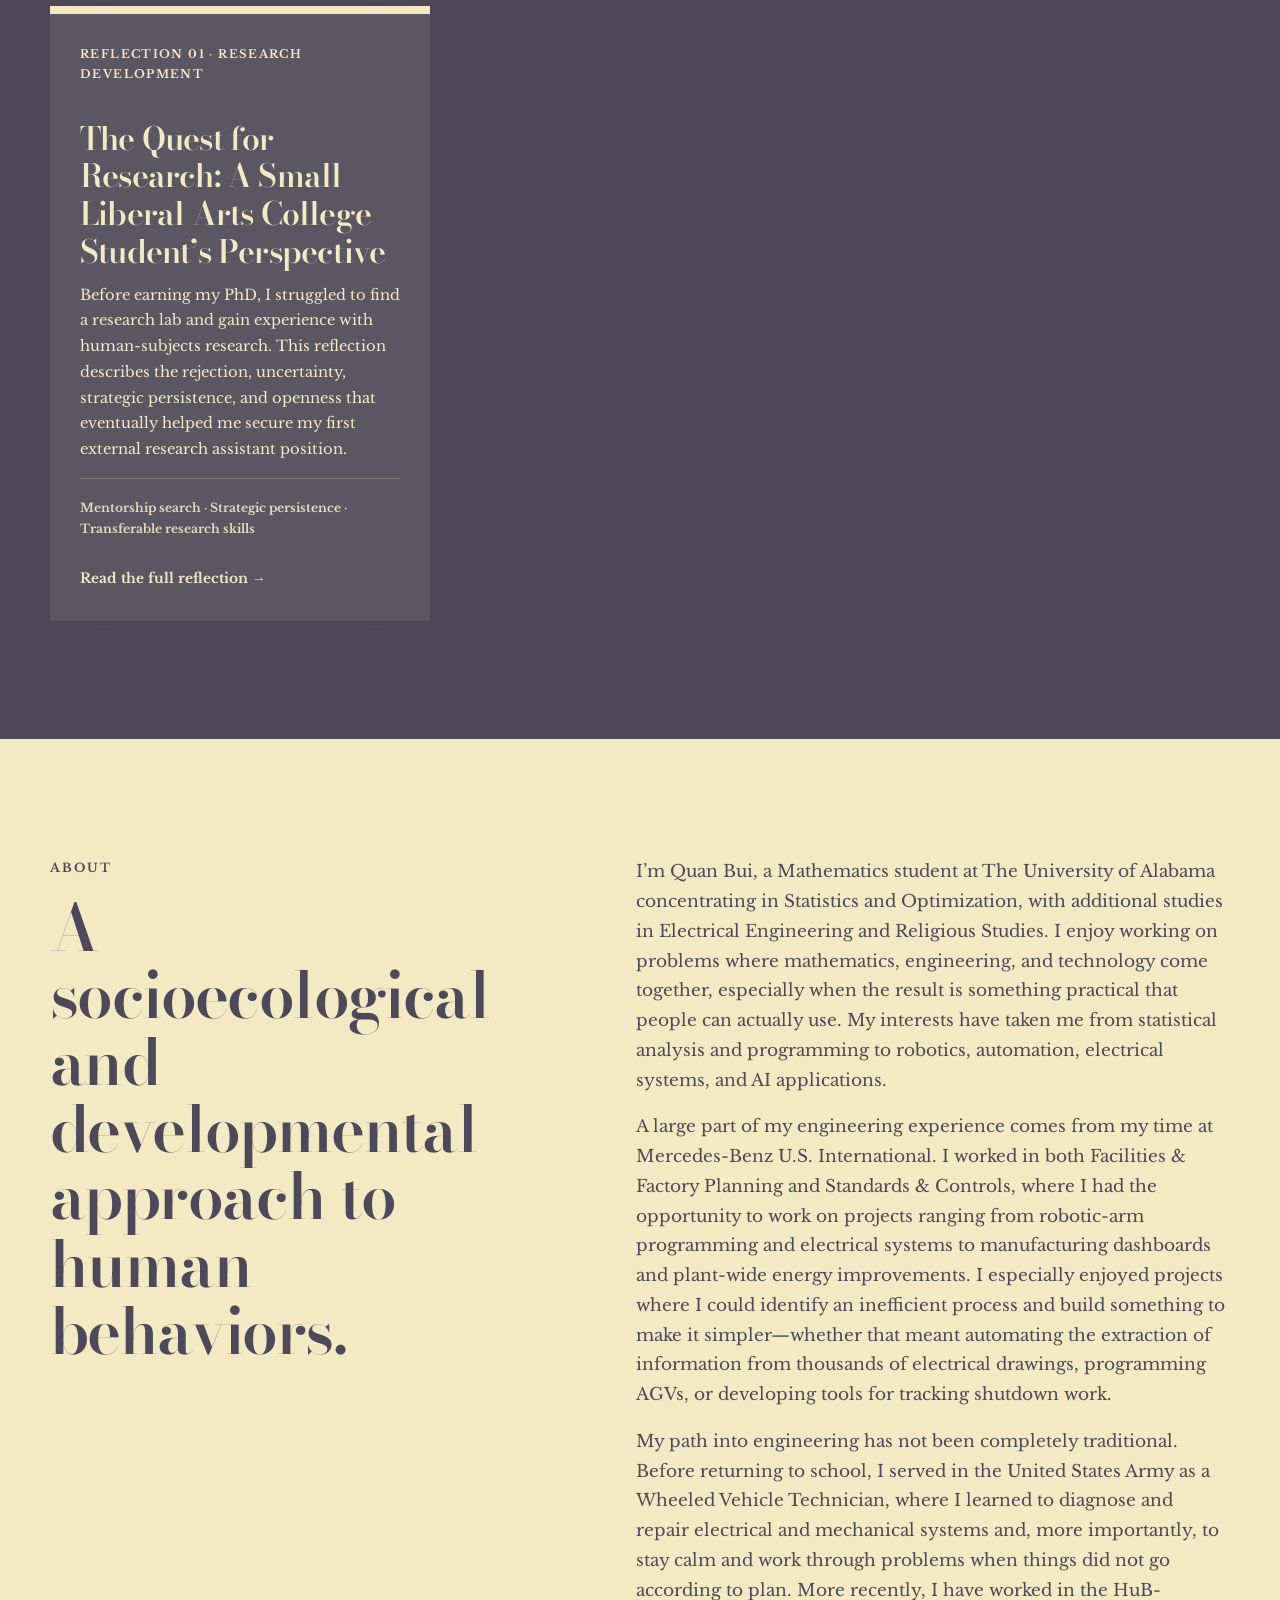
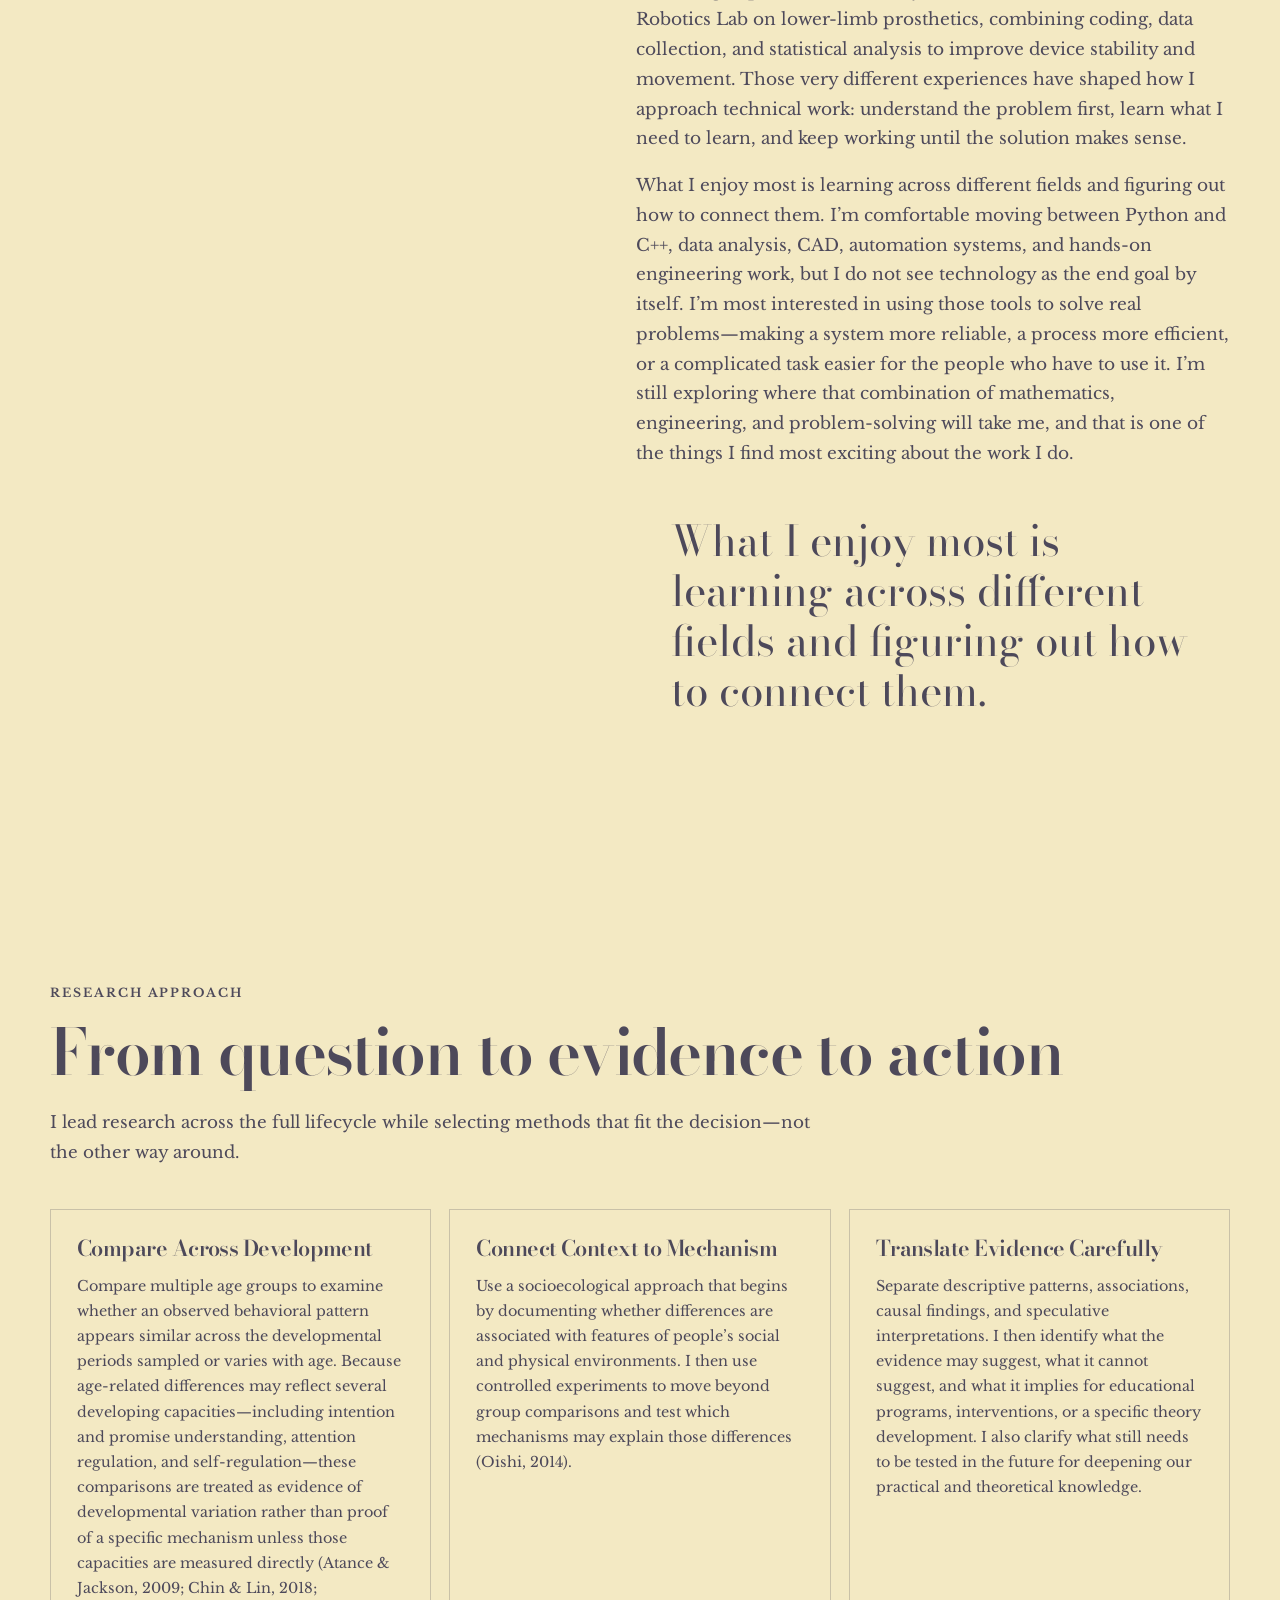
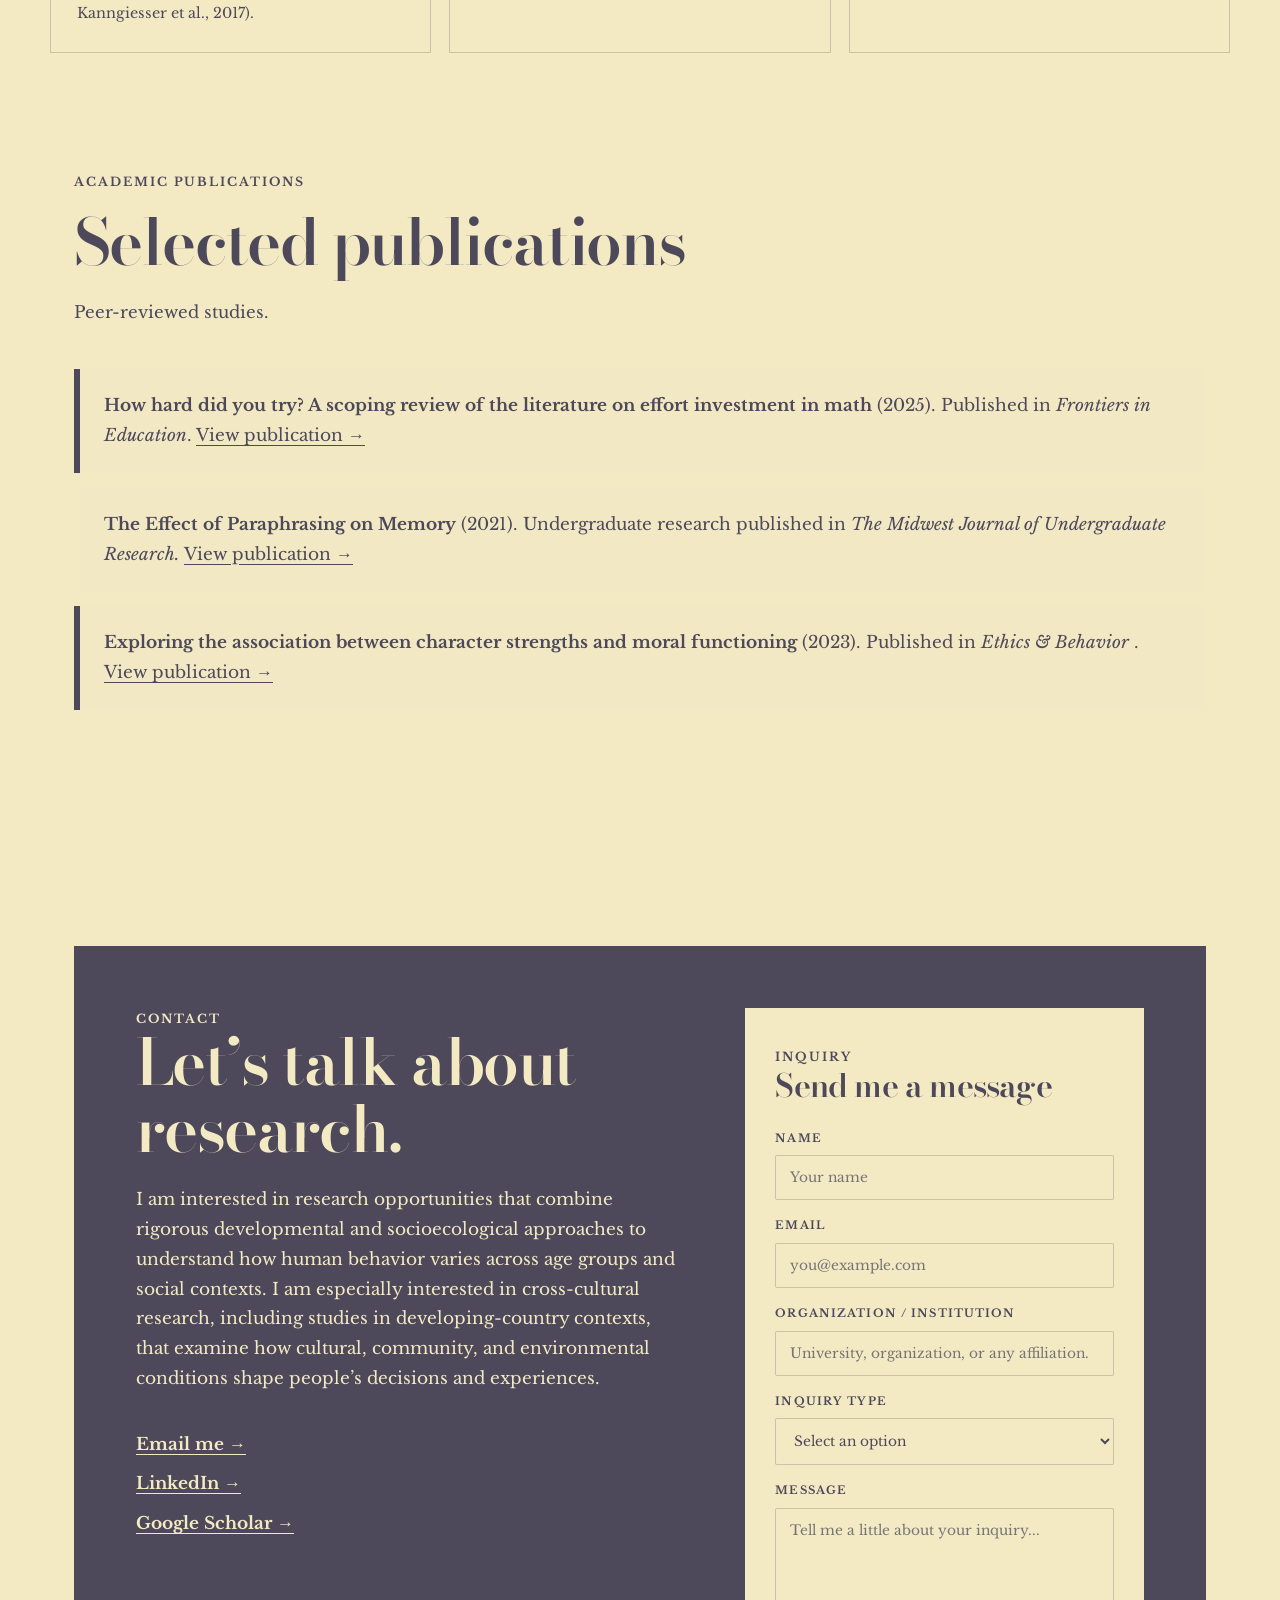
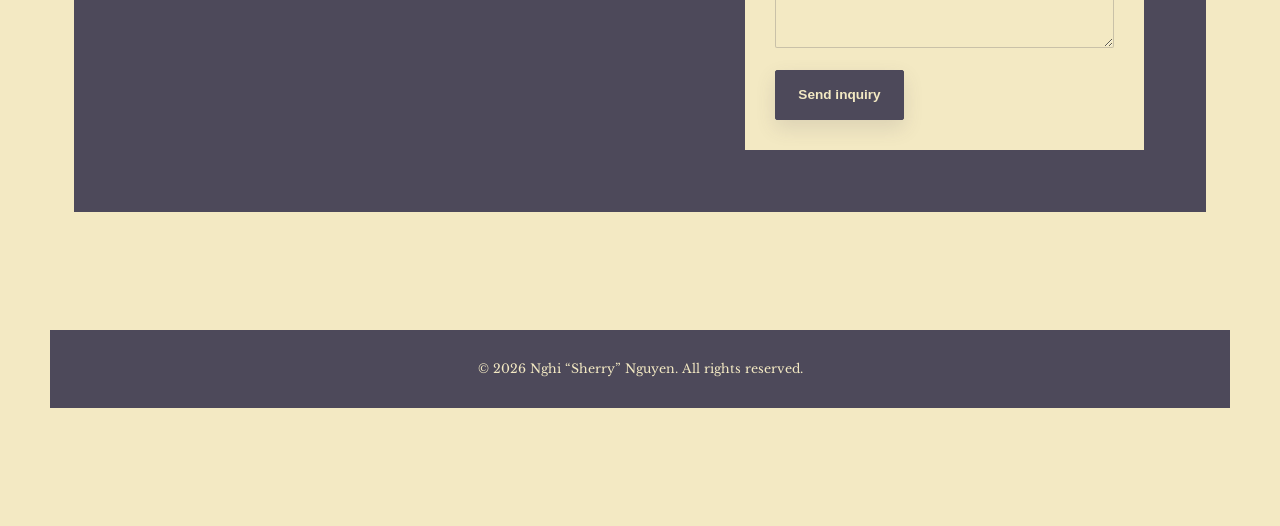
==== commit 26df1eef: "Update index.html" ====
--- a/index.html
+++ b/index.html
@@ -192,26 +192,20 @@
 
         <div>
           <p>
-            I am a behavioral and developmental researcher with a PhD in Educational Psychology and a specialization in Human Development. My work examines how people decide what information to trust, when to revise an existing belief, and whether to continue relying on another person when outcomes are uncertain.
-          </p>
-          <p>
-            I became interested in these questions by studying the immediate context of an interaction. Seemingly small features—whether a speaker is visible, how a message is delivered, whether someone feels directly addressed, or which social cues are available—can change how people interpret information and respond to the person providing it. In my research, I have examined how communication channels, source characteristics, and prior beliefs shape belief revision, disagreement, engagement, and persistence.
-          </p>
-          <p>
-           Over time, my questions have expanded beyond the immediate interaction. I am also interested in how people’s decisions are shaped by the broader social and ecological environments in which they live. Experiences such as residential mobility, group membership, community relationships, cultural expectations, educational settings, and access to resources can influence which information people encounter, whom they learn from, and which strategies are realistic or useful within their circumstances. I therefore approach behavior at multiple levels, from cues present in a single conversation to the wider marco-environmental conditions surrounding that conversation
-          </p>
-          <p>
-            Across these levels, I am especially interested in variation. I do not only want to know whether an effect exists. I want to understand why the same experience may lead to different decisions among people, across developmental stages, and in different environments. This perspective has shaped my research on children’s trust and learning, social identity, residential mobility, motivation, and effort investment. Methodologically, I have led experiments, surveys, behavioral studies, and evidence syntheses across the full research lifecycle. My work has involved developing research questions, designing materials, recruiting and moderating participants, protecting human subjects, building datasets, selecting appropriate quantitative models, and communicating findings. I try to choose methods that fit the decision being studied rather than forcing every question into the same research design or outcome measure.
-          </p>
-          <p>
-            Although my training is academic, I also care deeply about where the evidence goes next. I enjoy translating theoretical questions into practical research decisions that can inform products, educational programs, interventions, and communication experiences. At the same time, I believe responsible research requires being clear about what a study establishes, what remains uncertain, and what should be tested before claiming broader impact.
-          </p>
-          <p>
-            Ultimately, I study how people make sense of information within the realities of their environments. Whether I am examining a communication cue in a brief interaction or a broader social condition that develops over time, my goal is the same: to produce careful behavioral evidence that helps explain not only what people decide, but why those decisions vary across contexts..
-          </p>
-
+            I’m Quan Bui, a Mathematics student at The University of Alabama concentrating in Statistics and Optimization, with additional studies in Electrical Engineering and Religious Studies. I enjoy working on problems where mathematics, engineering, and technology come together, especially when the result is something practical that people can actually use. My interests have taken me from statistical analysis and programming to robotics, automation, electrical systems, and AI applications.
+          </p>
+          <p>
+           A large part of my engineering experience comes from my time at Mercedes-Benz U.S. International. I worked in both Facilities & Factory Planning and Standards & Controls, where I had the opportunity to work on projects ranging from robotic-arm programming and electrical systems to manufacturing dashboards and plant-wide energy improvements. I especially enjoyed projects where I could identify an inefficient process and build something to make it simpler—whether that meant automating the extraction of information from thousands of electrical drawings, programming AGVs, or developing tools for tracking shutdown work.
+          </p>
+          <p>
+           My path into engineering has not been completely traditional. Before returning to school, I served in the United States Army as a Wheeled Vehicle Technician, where I learned to diagnose and repair electrical and mechanical systems and, more importantly, to stay calm and work through problems when things did not go according to plan. More recently, I have worked in the HuB-Robotics Lab on lower-limb prosthetics, combining coding, data collection, and statistical analysis to improve device stability and movement. Those very different experiences have shaped how I approach technical work: understand the problem first, learn what I need to learn, and keep working until the solution makes sense.
+          </p>
+          <p>
+            What I enjoy most is learning across different fields and figuring out how to connect them. I’m comfortable moving between Python and C++, data analysis, CAD, automation systems, and hands-on engineering work, but I do not see technology as the end goal by itself. I’m most interested in using those tools to solve real problems—making a system more reliable, a process more efficient, or a complicated task easier for the people who have to use it. I’m still exploring where that combination of mathematics, engineering, and problem-solving will take me, and that is one of the things I find most exciting about the work I do.
+          </p>
+          
           <blockquote class="pull-quote">
-            I study how people make decisions—from the immediate cues within an interaction to the broader social and ecological environments that shape their choices.
+             What I enjoy most is learning across different fields and figuring out how to connect them.
           </blockquote>
         </div>
       </div>
--- a/themestyles.css
+++ b/themestyles.css
@@ -1,20 +1,20 @@
 @import url("https://fonts.googleapis.com/css2?family=Bodoni+Moda:opsz,wght@6..96,500;6..96,600;6..96,700&family=Libre+Baskerville:ital,wght@0,400;0,700;1,400&display=swap");
 
 :root {
-  /* Sherry's portfolio palette */
-  --peach: #ffd8be;
-  --slate: #577590;
-  --delphinium: #6198ae;
-  --bright-white: #f4f5f0;
+  /* Quan's portfolio palette */
+  --peach: #F3E9C3;
+  --slate: #4D495A;
+  --delphinium: #4D495A;
+  --bright-white: #F3E9C3;
 
   /* Accessible supporting tones derived from the core palette */
-  --ink: #263944;
-  --slate-dark: #3f5b70;
-  --blue-soft: #dce9ed;
-  --peach-soft: #ffeadc;
-  --paper: #fffdf9;
-  --line: rgba(87, 117, 144, 0.25);
-  --shadow: 0 18px 50px rgba(63, 91, 112, 0.12);
+  --ink: #4D495A;
+  --slate-dark: #4D495A;
+  --blue-soft: #F3E9C3;
+  --peach-soft: #F3E9C3;
+  --paper: #F3E9C3;
+  --line: rgba(77, 73, 90, 0.25);
+  --shadow: 0 18px 50px rgba(77, 73, 90, 0.12);
   --display: "Bodoni Moda", "Bodoni 72", "Bodoni MT", Didot, serif;
   --body: "Libre Baskerville", Baskerville, Georgia, serif;
 }
@@ -122,7 +122,7 @@
 .section-intro {
   max-width: 760px;
   margin-bottom: 42px;
-  color: #425b67;
+  color: #4D495A;
   font-size: 1.05rem;
 }
 
@@ -130,7 +130,7 @@
   position: sticky;
   top: 0;
   z-index: 100;
-  background: rgba(244, 245, 240, 0.94);
+  background: rgba(243, 233, 195, 0.94);
   border-bottom: 1px solid var(--line);
   backdrop-filter: blur(14px);
 }
@@ -188,7 +188,7 @@
   height: 360px;
   right: -105px;
   bottom: -150px;
-  border: 1px solid rgba(87, 117, 144, 0.32);
+  border: 1px solid rgba(77, 73, 90, 0.32);
   border-radius: 50%;
   content: "";
 }
@@ -231,7 +231,7 @@
   place-items: center;
   color: var(--bright-white);
   background: var(--slate);
-  border: 12px solid rgba(244, 245, 240, 0.78);
+  border: 12px solid rgba(243, 233, 195, 0.78);
   border-radius: 50%;
   box-shadow: 0 0 0 1px var(--slate), var(--shadow);
   font-family: var(--display);
@@ -261,8 +261,8 @@
 .tag {
   padding: 7px 13px;
   color: var(--slate-dark);
-  background: rgba(255, 216, 190, 0.54);
-  border: 1px solid rgba(87, 117, 144, 0.25);
+  background: rgba(243, 233, 195, 0.54);
+  border: 1px solid rgba(77, 73, 90, 0.25);
   border-radius: 999px;
   font-size: 0.75rem;
   font-weight: 700;
@@ -292,7 +292,7 @@
   background: var(--slate);
   border: 1px solid var(--slate);
   border-radius: 2px;
-  box-shadow: 0 8px 20px rgba(63, 91, 112, 0.14);
+  box-shadow: 0 8px 20px rgba(77, 73, 90, 0.14);
   font-size: 0.85rem;
   transition: transform 160ms ease, background 160ms ease;
 }
@@ -371,9 +371,9 @@
   flex-direction: column;
   padding: 30px;
   color: var(--bright-white);
-  background: rgba(255, 255, 255, 0.08);
+  background: rgba(243, 233, 195, 0.08);
   border-top: 8px solid var(--peach);
-  box-shadow: 0 16px 42px rgba(33, 55, 68, 0.16);
+  box-shadow: 0 16px 42px rgba(77, 73, 90, 0.16);
 }
 
 .project-card:nth-child(2) {
@@ -402,8 +402,8 @@
 .project-card .meta {
   margin-top: auto;
   padding-top: 18px;
-  border-top: 1px solid rgba(244, 245, 240, 0.25);
-  color: rgba(244, 245, 240, 0.9);
+  border-top: 1px solid rgba(243, 233, 195, 0.25);
+  color: rgba(243, 233, 195, 0.9);
   font-size: 0.76rem;
   font-weight: 700;
 }
@@ -462,7 +462,7 @@
 .implication-card p,
 .metric-card p {
   margin-bottom: 0;
-  color: #425b67;
+  color: #4D495A;
   font-size: 0.9rem;
 }
 
@@ -476,7 +476,7 @@
 
 .publication-list li {
   padding: 22px 24px;
-  background: rgba(244, 245, 240, 0.88);
+  background: rgba(243, 233, 195, 0.88);
   border-left: 6px solid var(--slate);
 }
 
@@ -518,7 +518,7 @@
 footer {
   padding: 28px 24px;
   color: var(--bright-white);
-  background: #314959;
+  background: #4D495A;
   font-size: 0.78rem;
   text-align: center;
 }
@@ -908,7 +908,7 @@
 }
 
 .discussion-section .section-intro {
-  color: #425b67;
+  color: #4D495A;
   max-width: 760px;
 }
 
@@ -935,7 +935,7 @@
 
 .discussion-section .section-intro {
   max-width: 820px;
-  color: #425b67;
+  color: #4D495A;
 }
 
 .giscus-comments {
@@ -1032,7 +1032,7 @@
   padding: 13px 14px;
 
   color: var(--ink);
-  background: #ffffff;
+  background: #F3E9C3;
 
   border: 1px solid var(--line);
   border-radius: 2px;
@@ -1050,7 +1050,7 @@
 .inquiry-form select:focus,
 .inquiry-form textarea:focus {
   border-color: var(--slate);
-  outline: 3px solid rgba(97, 152, 174, 0.18);
+  outline: 3px solid rgba(77, 73, 90, 0.18);
 }
 
 .inquiry-submit {
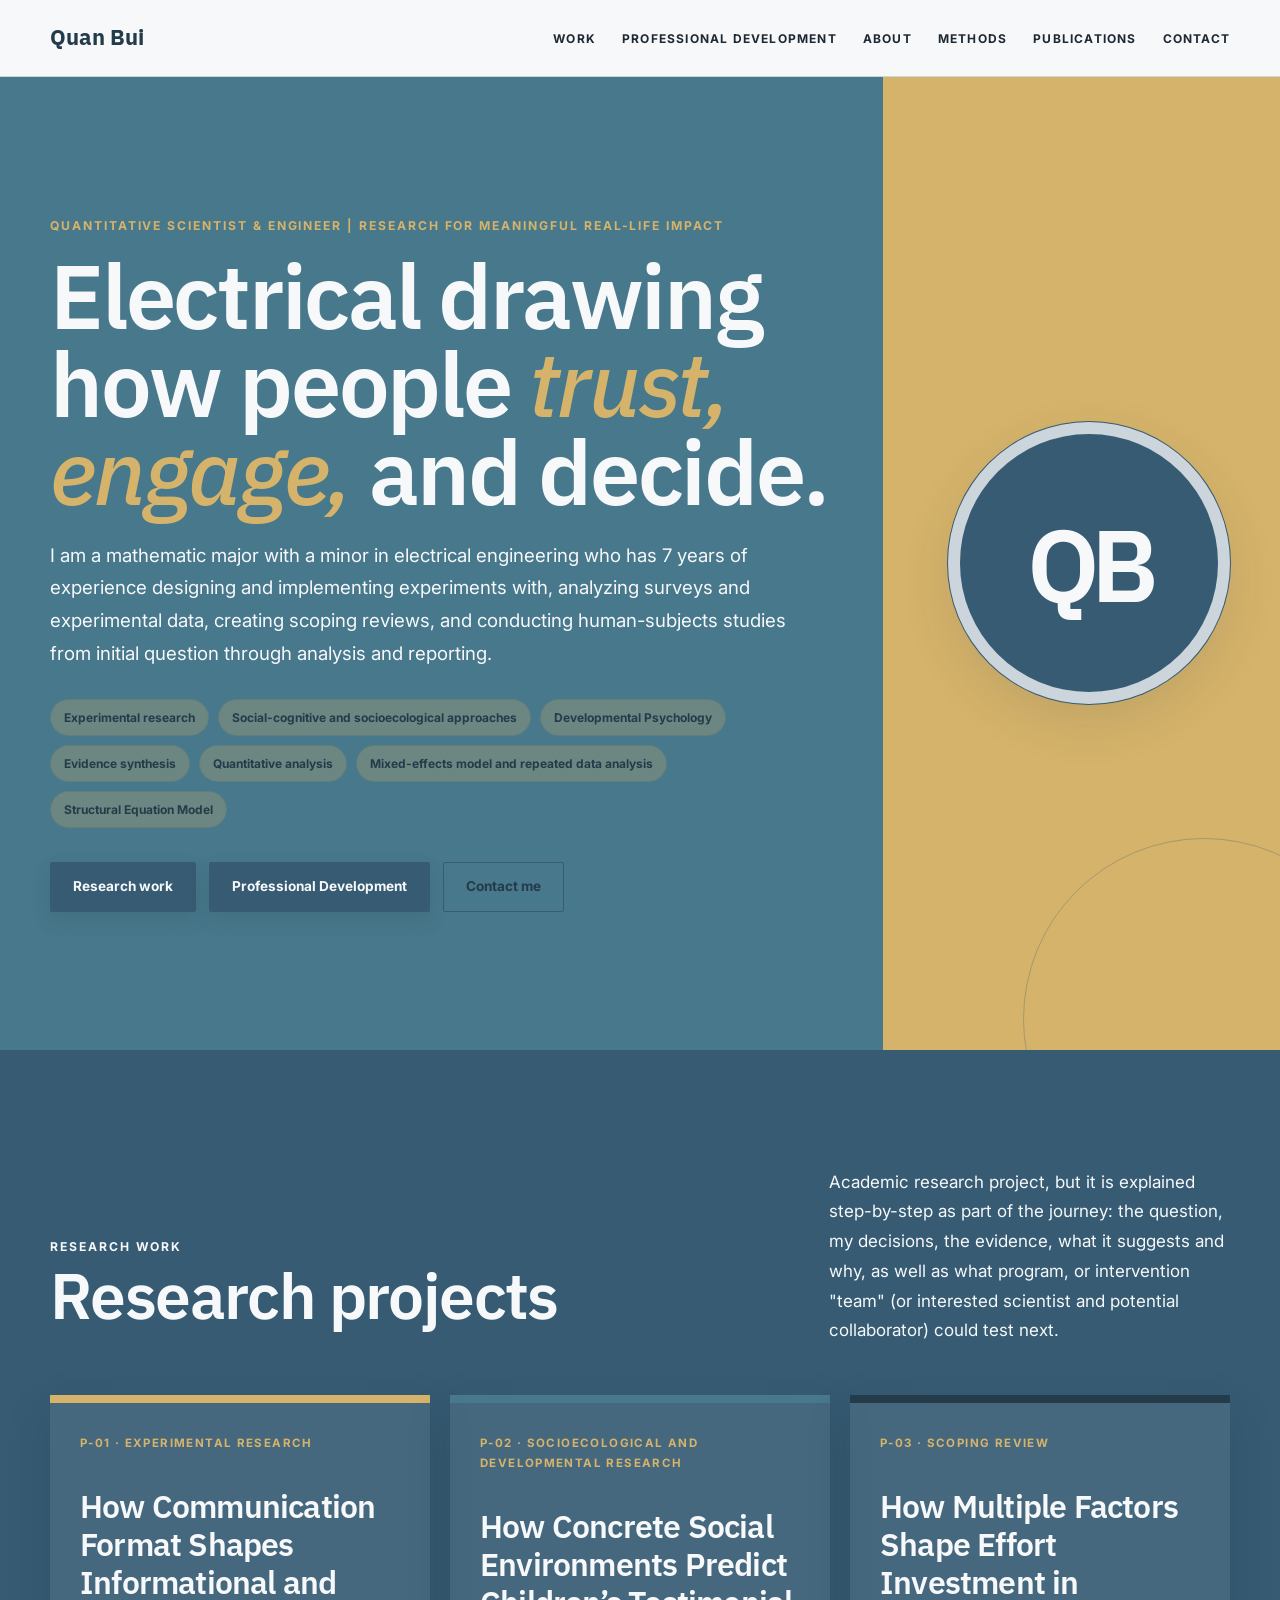
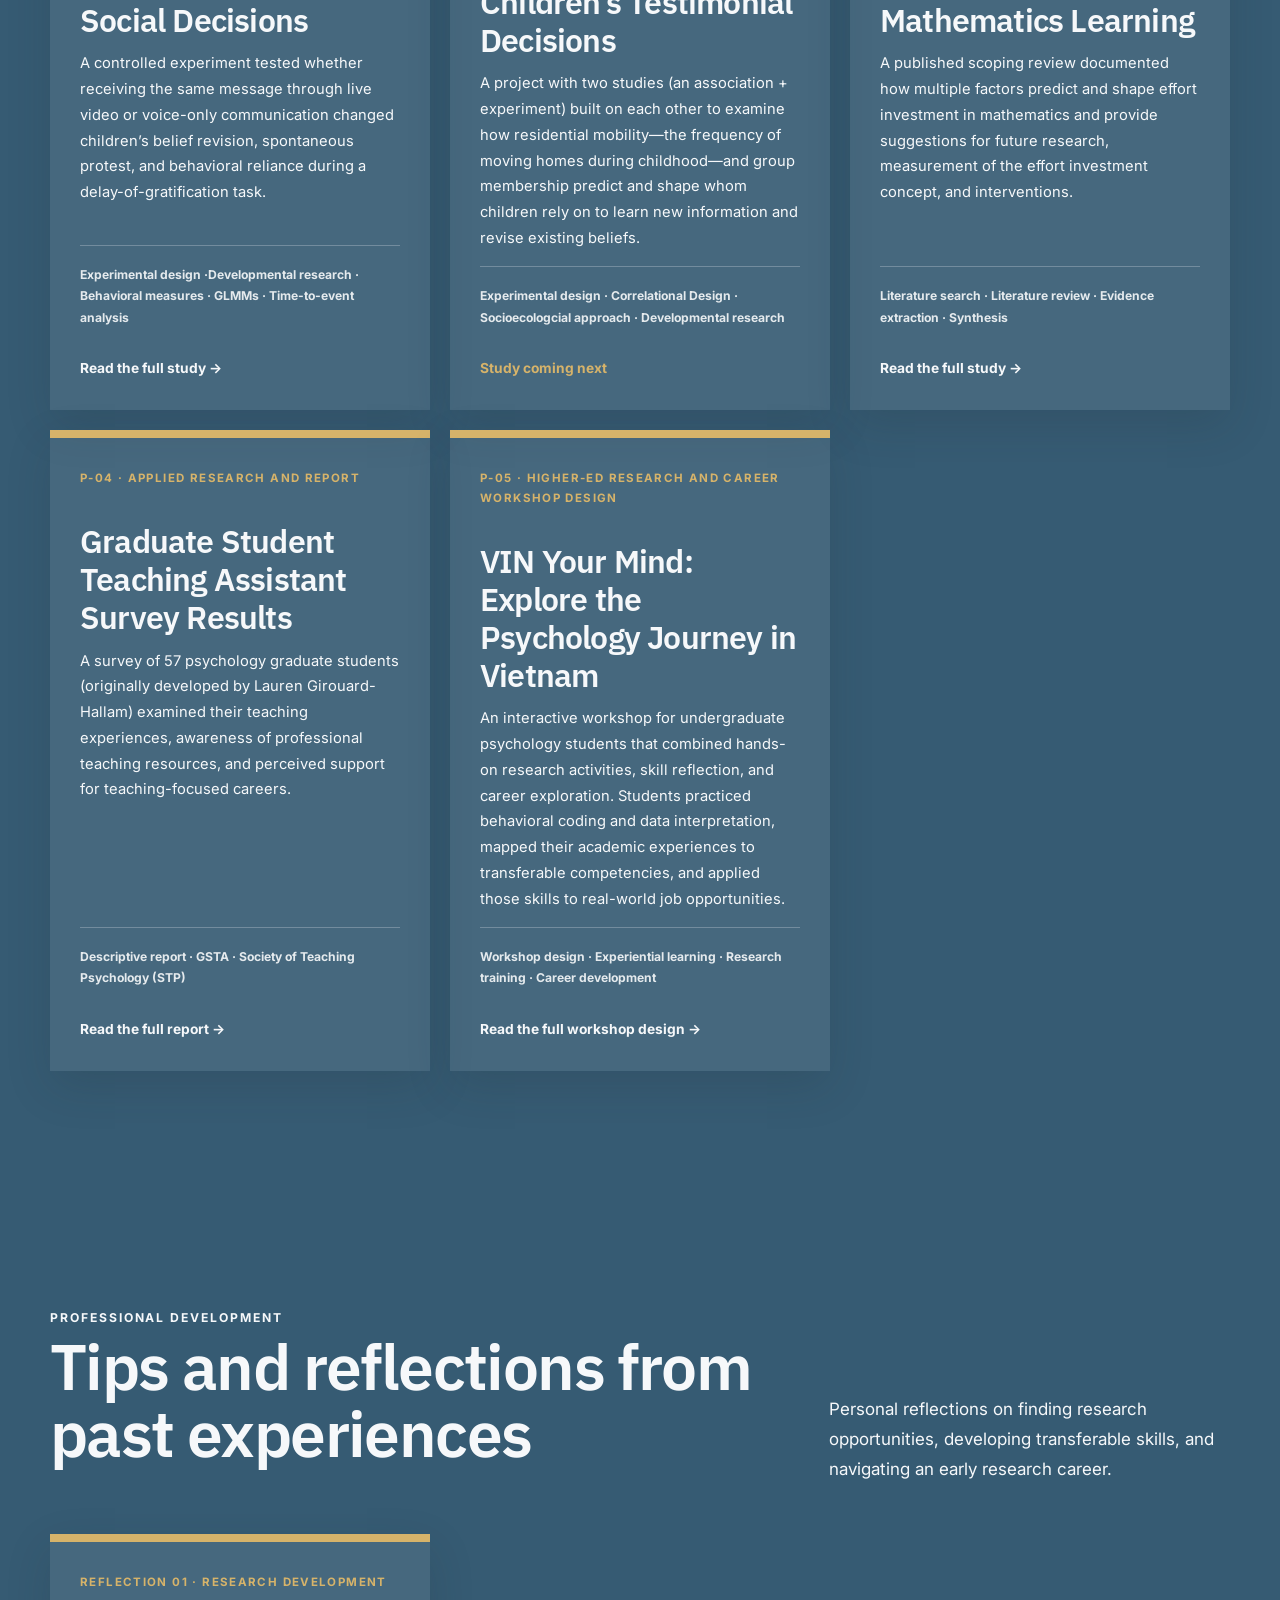
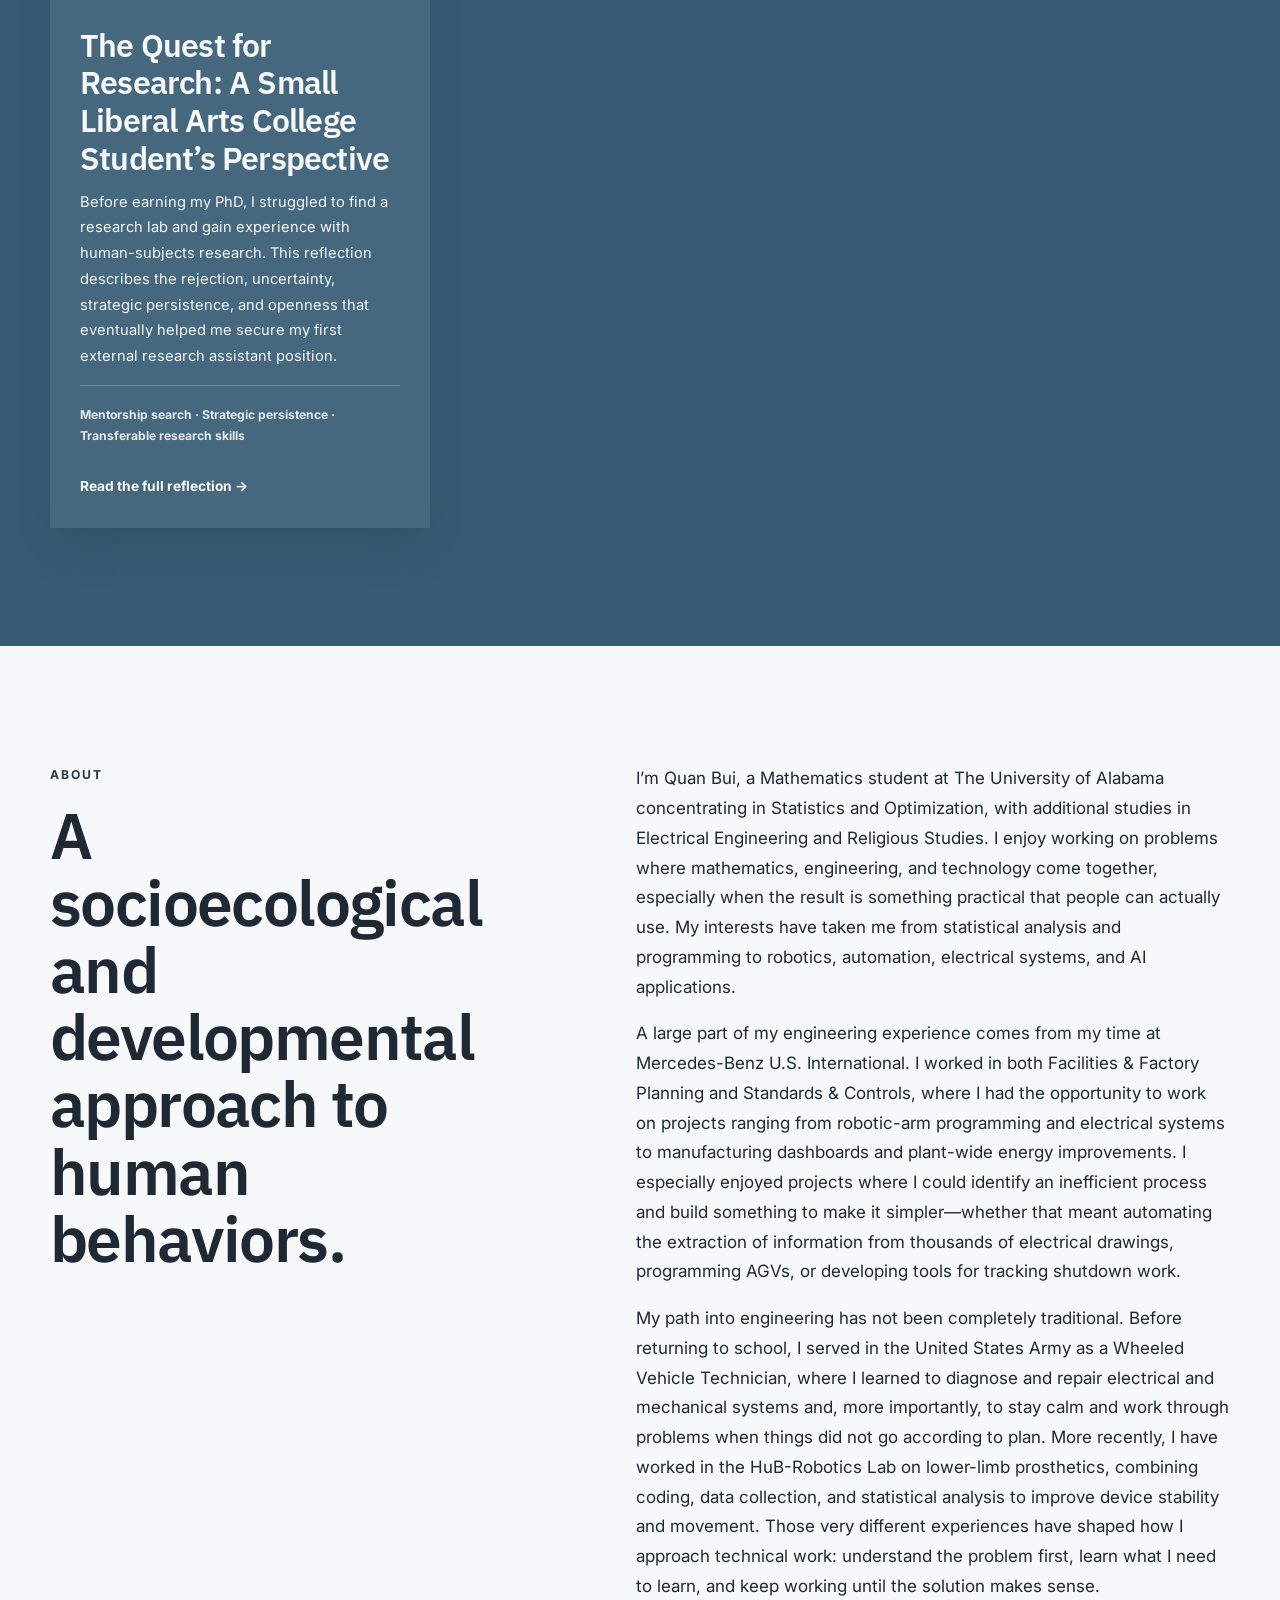
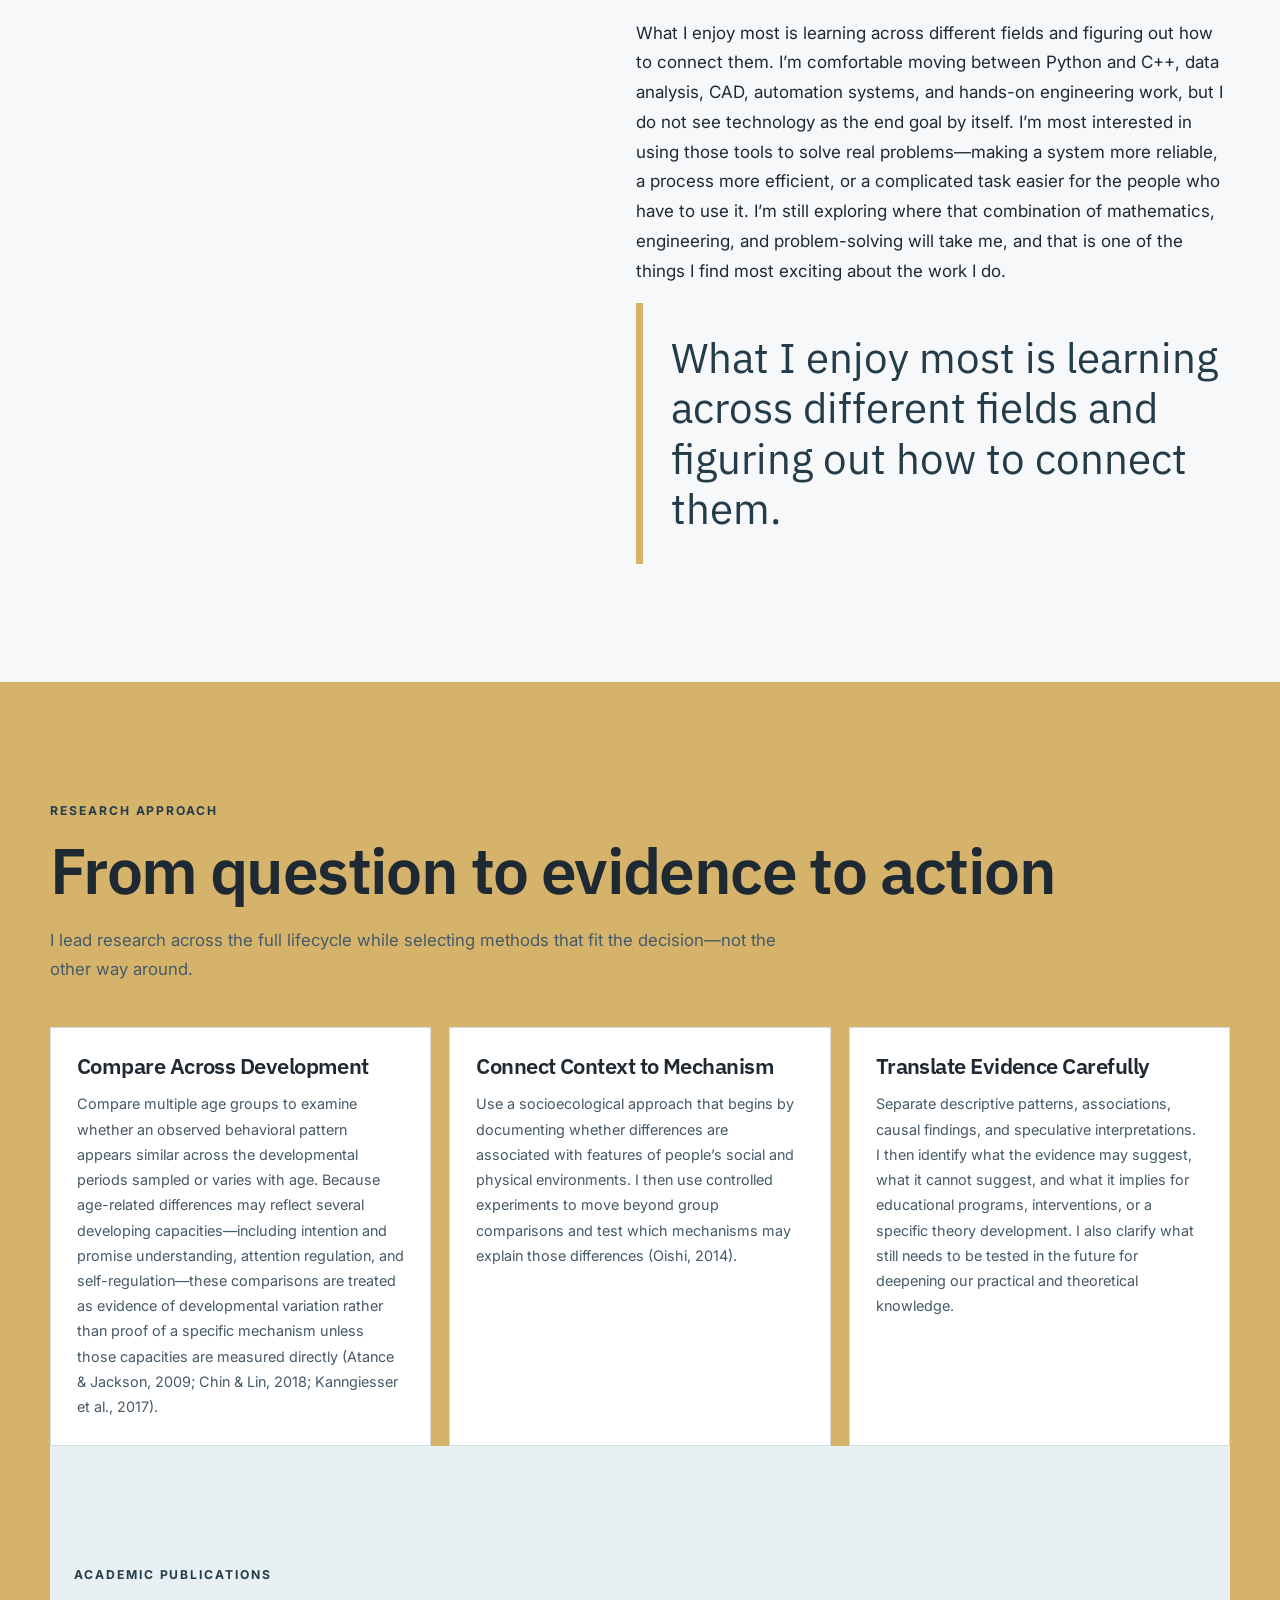
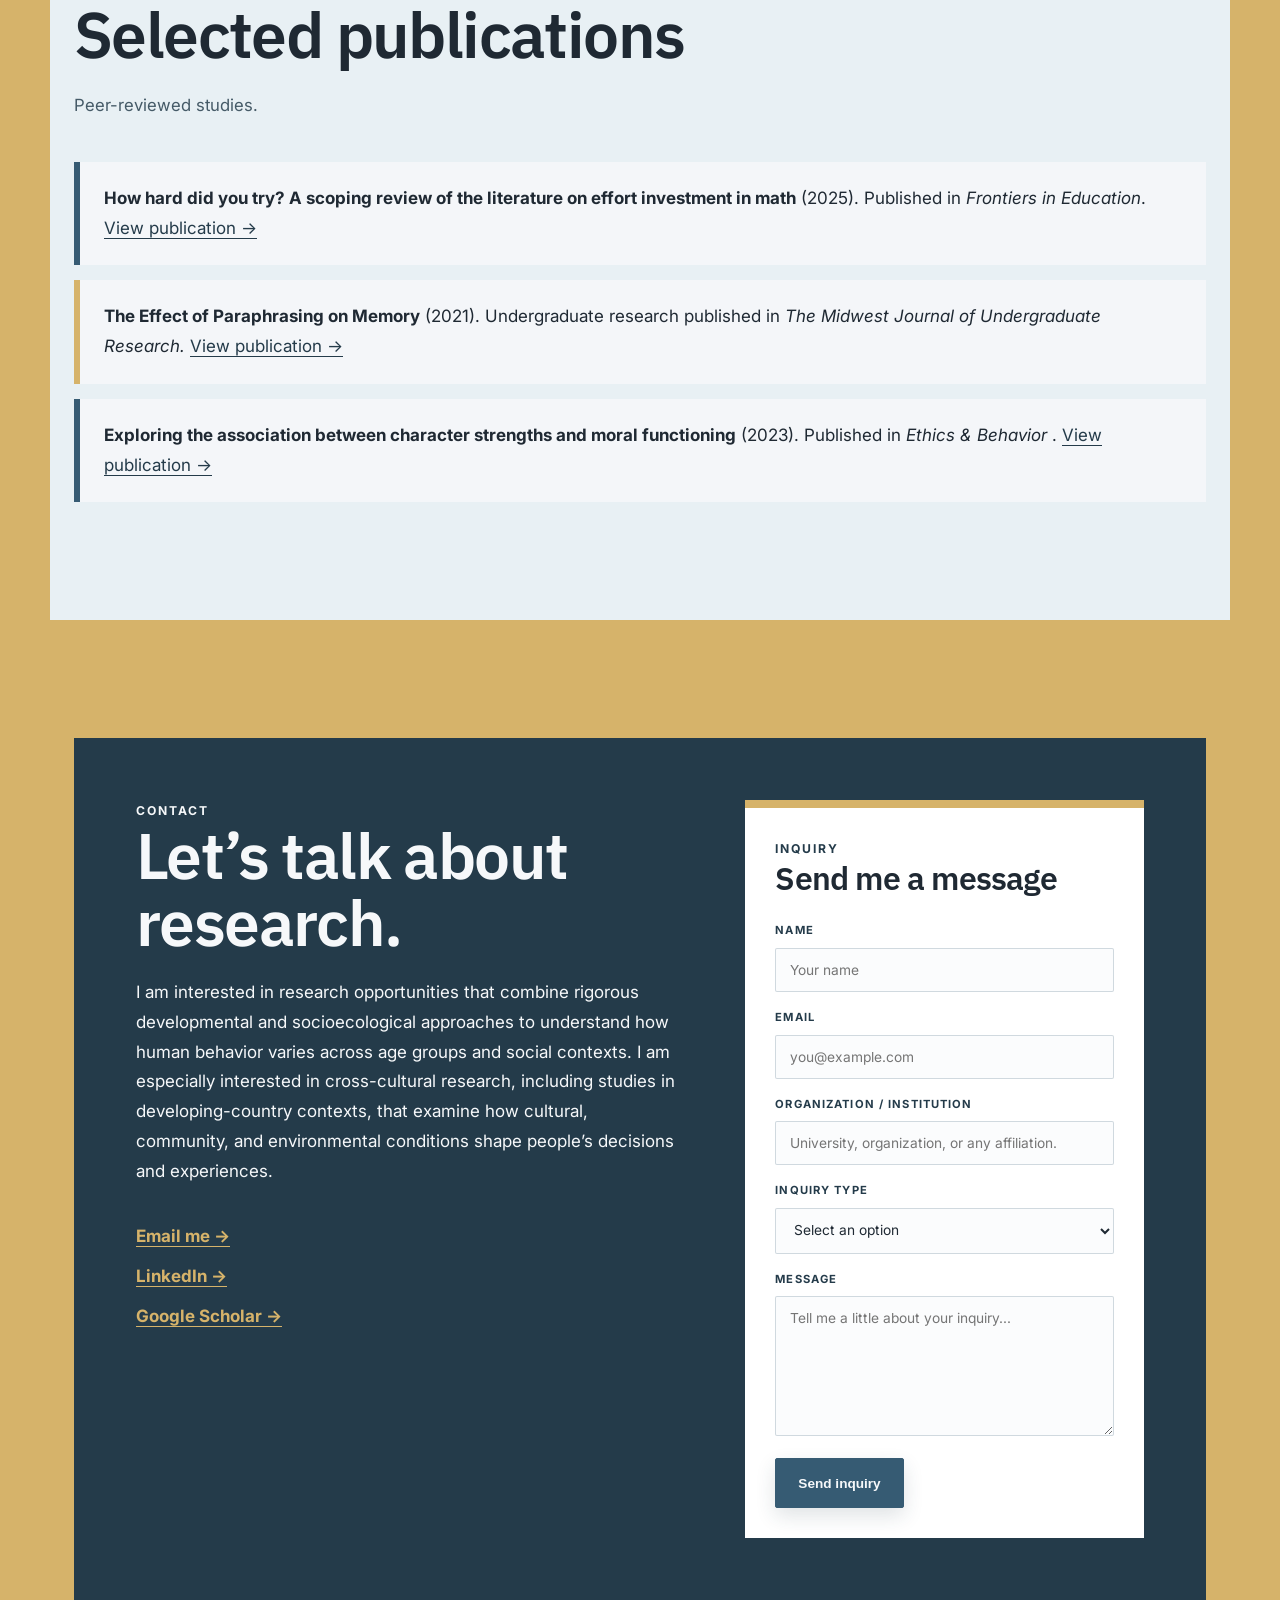
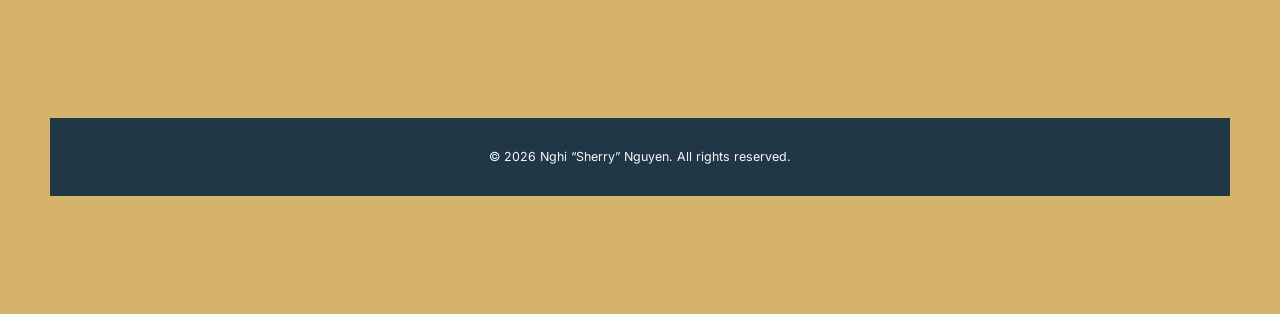
==== commit 0d09c0f8: "Update index.html" ====
--- a/index.html
+++ b/index.html
@@ -54,7 +54,7 @@
       </div>
 
       <div class="hero-mark">
-        <span aria-hidden="true">TQ</span>
+        <span aria-hidden="true">QB</span>
         <!-- Optional: upload profile.jpg to the same folder to show your photo. -->
         <img
           class="profile-photo"
--- a/themestyles.css
+++ b/themestyles.css
@@ -1,22 +1,22 @@
-@import url("https://fonts.googleapis.com/css2?family=Bodoni+Moda:opsz,wght@6..96,500;6..96,600;6..96,700&family=Libre+Baskerville:ital,wght@0,400;0,700;1,400&display=swap");
+@import url("https://fonts.googleapis.com/css2?family=IBM+Plex+Sans:wght@500;600;700&family=Inter:wght@400;500;600;700&display=swap");
 
 :root {
-  /* Quan's portfolio palette */
-  --peach: #F3E9C3;
-  --slate: #4D495A;
-  --delphinium: #4D495A;
-  --bright-white: #F3E9C3;
+  /* Sherry's portfolio palette */
+  --peach: #D6B36A;
+  --slate: #365B73;
+  --delphinium: #47788B;
+  --bright-white: #F6F8FA;
 
   /* Accessible supporting tones derived from the core palette */
-  --ink: #4D495A;
-  --slate-dark: #4D495A;
-  --blue-soft: #F3E9C3;
-  --peach-soft: #F3E9C3;
-  --paper: #F3E9C3;
-  --line: rgba(77, 73, 90, 0.25);
-  --shadow: 0 18px 50px rgba(77, 73, 90, 0.12);
-  --display: "Bodoni Moda", "Bodoni 72", "Bodoni MT", Didot, serif;
-  --body: "Libre Baskerville", Baskerville, Georgia, serif;
+  --ink: #1F2933;
+  --slate-dark: #243B4A;
+  --blue-soft: #E8F0F4;
+  --peach-soft: #F7F2E8;
+  --paper: #FFFFFF;
+  --line: rgba(54, 91, 115, 0.22);
+  --shadow: 0 18px 50px rgba(36, 59, 74, 0.12);
+  --display: "IBM Plex Sans", "Segoe UI", Arial, sans-serif;
+  --body: "Inter", "Segoe UI", Arial, sans-serif;
 }
 
 * {
@@ -122,7 +122,7 @@
 .section-intro {
   max-width: 760px;
   margin-bottom: 42px;
-  color: #4D495A;
+  color: #455A67;
   font-size: 1.05rem;
 }
 
@@ -130,7 +130,7 @@
   position: sticky;
   top: 0;
   z-index: 100;
-  background: rgba(243, 233, 195, 0.94);
+  background: rgba(246, 248, 250, 0.94);
   border-bottom: 1px solid var(--line);
   backdrop-filter: blur(14px);
 }
@@ -188,7 +188,7 @@
   height: 360px;
   right: -105px;
   bottom: -150px;
-  border: 1px solid rgba(77, 73, 90, 0.32);
+  border: 1px solid rgba(54, 91, 115, 0.30);
   border-radius: 50%;
   content: "";
 }
@@ -231,7 +231,7 @@
   place-items: center;
   color: var(--bright-white);
   background: var(--slate);
-  border: 12px solid rgba(243, 233, 195, 0.78);
+  border: 12px solid rgba(246, 248, 250, 0.78);
   border-radius: 50%;
   box-shadow: 0 0 0 1px var(--slate), var(--shadow);
   font-family: var(--display);
@@ -261,8 +261,8 @@
 .tag {
   padding: 7px 13px;
   color: var(--slate-dark);
-  background: rgba(243, 233, 195, 0.54);
-  border: 1px solid rgba(77, 73, 90, 0.25);
+  background: rgba(214, 179, 106, 0.26);
+  border: 1px solid rgba(54, 91, 115, 0.22);
   border-radius: 999px;
   font-size: 0.75rem;
   font-weight: 700;
@@ -292,7 +292,7 @@
   background: var(--slate);
   border: 1px solid var(--slate);
   border-radius: 2px;
-  box-shadow: 0 8px 20px rgba(77, 73, 90, 0.14);
+  box-shadow: 0 8px 20px rgba(36, 59, 74, 0.14);
   font-size: 0.85rem;
   transition: transform 160ms ease, background 160ms ease;
 }
@@ -371,9 +371,9 @@
   flex-direction: column;
   padding: 30px;
   color: var(--bright-white);
-  background: rgba(243, 233, 195, 0.08);
+  background: rgba(255, 255, 255, 0.08);
   border-top: 8px solid var(--peach);
-  box-shadow: 0 16px 42px rgba(77, 73, 90, 0.16);
+  box-shadow: 0 16px 42px rgba(31, 41, 51, 0.16);
 }
 
 .project-card:nth-child(2) {
@@ -402,8 +402,8 @@
 .project-card .meta {
   margin-top: auto;
   padding-top: 18px;
-  border-top: 1px solid rgba(243, 233, 195, 0.25);
-  color: rgba(243, 233, 195, 0.9);
+  border-top: 1px solid rgba(246, 248, 250, 0.25);
+  color: rgba(246, 248, 250, 0.90);
   font-size: 0.76rem;
   font-weight: 700;
 }
@@ -462,7 +462,7 @@
 .implication-card p,
 .metric-card p {
   margin-bottom: 0;
-  color: #4D495A;
+  color: #455A67;
   font-size: 0.9rem;
 }
 
@@ -476,7 +476,7 @@
 
 .publication-list li {
   padding: 22px 24px;
-  background: rgba(243, 233, 195, 0.88);
+  background: rgba(246, 248, 250, 0.88);
   border-left: 6px solid var(--slate);
 }
 
@@ -518,7 +518,7 @@
 footer {
   padding: 28px 24px;
   color: var(--bright-white);
-  background: #4D495A;
+  background: #203745;
   font-size: 0.78rem;
   text-align: center;
 }
@@ -908,7 +908,7 @@
 }
 
 .discussion-section .section-intro {
-  color: #4D495A;
+  color: #455A67;
   max-width: 760px;
 }
 
@@ -935,7 +935,7 @@
 
 .discussion-section .section-intro {
   max-width: 820px;
-  color: #4D495A;
+  color: #455A67;
 }
 
 .giscus-comments {
@@ -1032,7 +1032,7 @@
   padding: 13px 14px;
 
   color: var(--ink);
-  background: #F3E9C3;
+  background: #FBFCFD;
 
   border: 1px solid var(--line);
   border-radius: 2px;
@@ -1050,7 +1050,7 @@
 .inquiry-form select:focus,
 .inquiry-form textarea:focus {
   border-color: var(--slate);
-  outline: 3px solid rgba(77, 73, 90, 0.18);
+  outline: 3px solid rgba(71, 120, 139, 0.18);
 }
 
 .inquiry-submit {
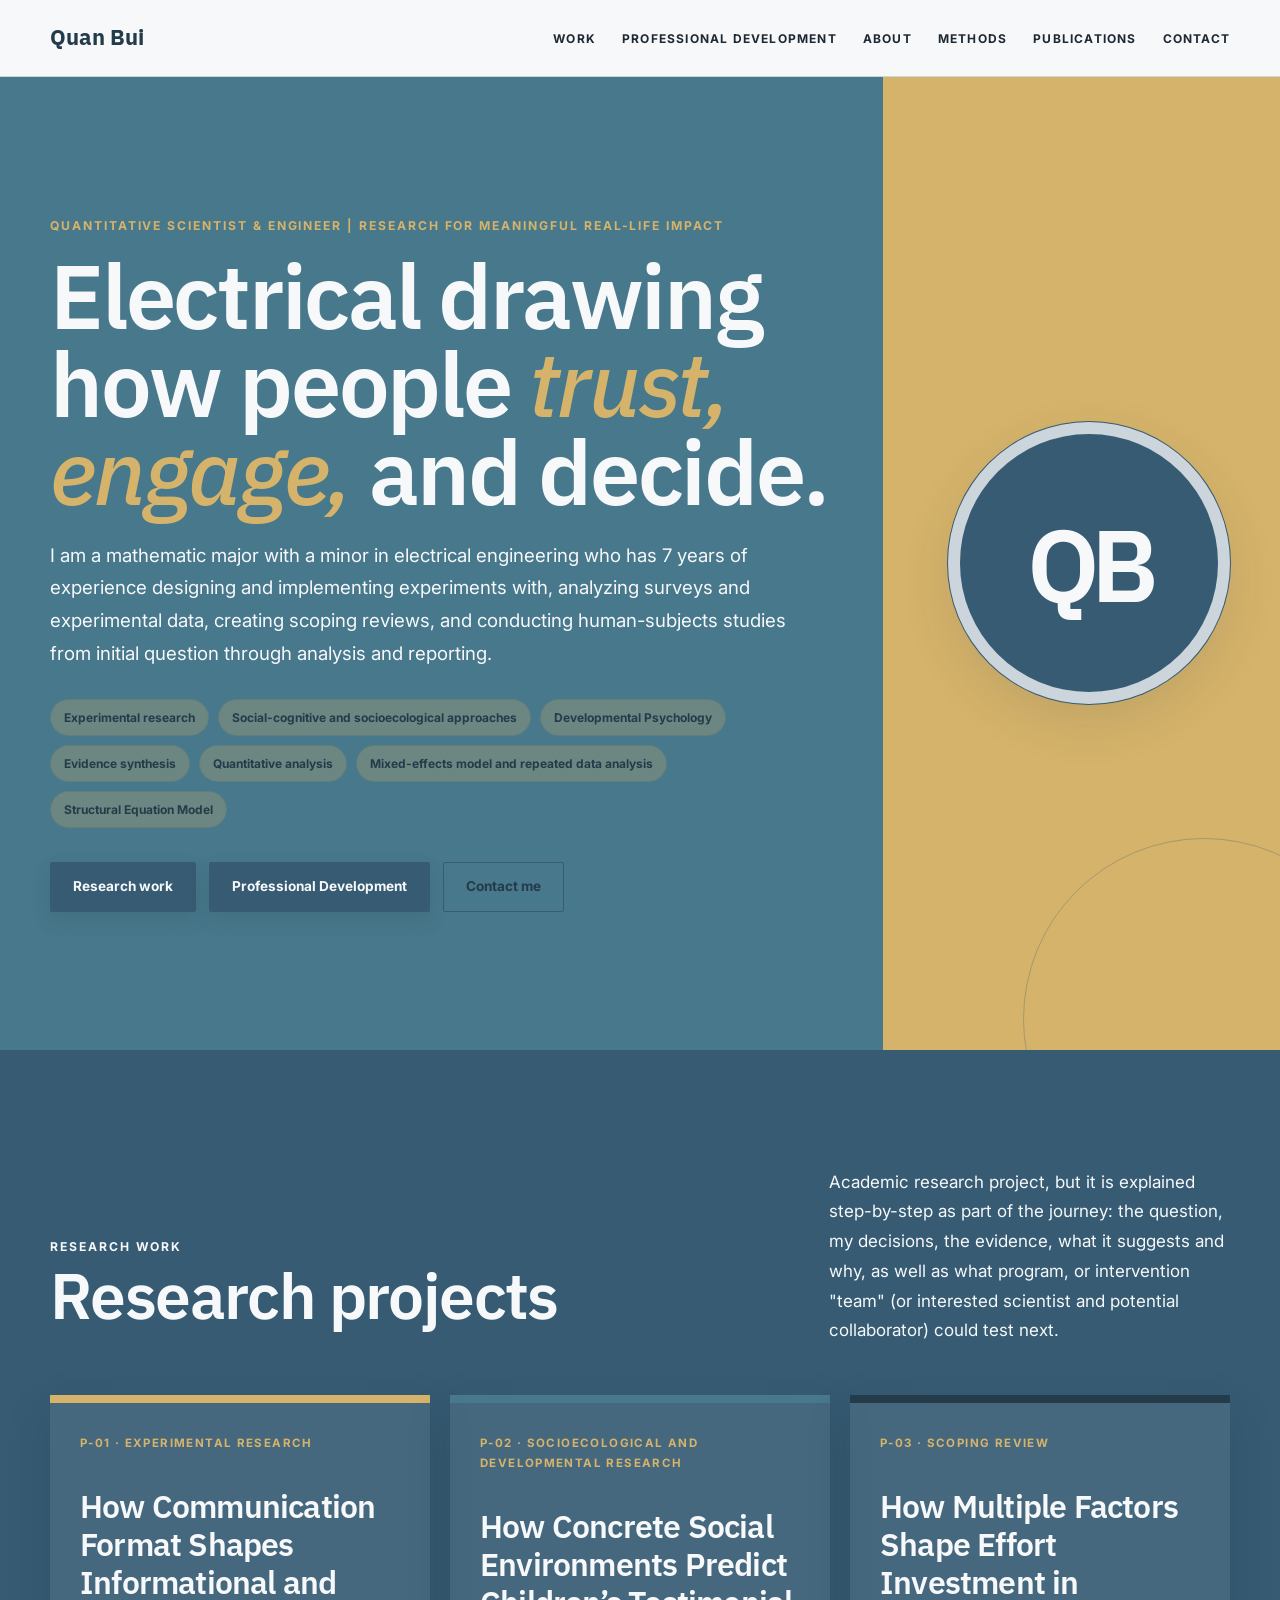
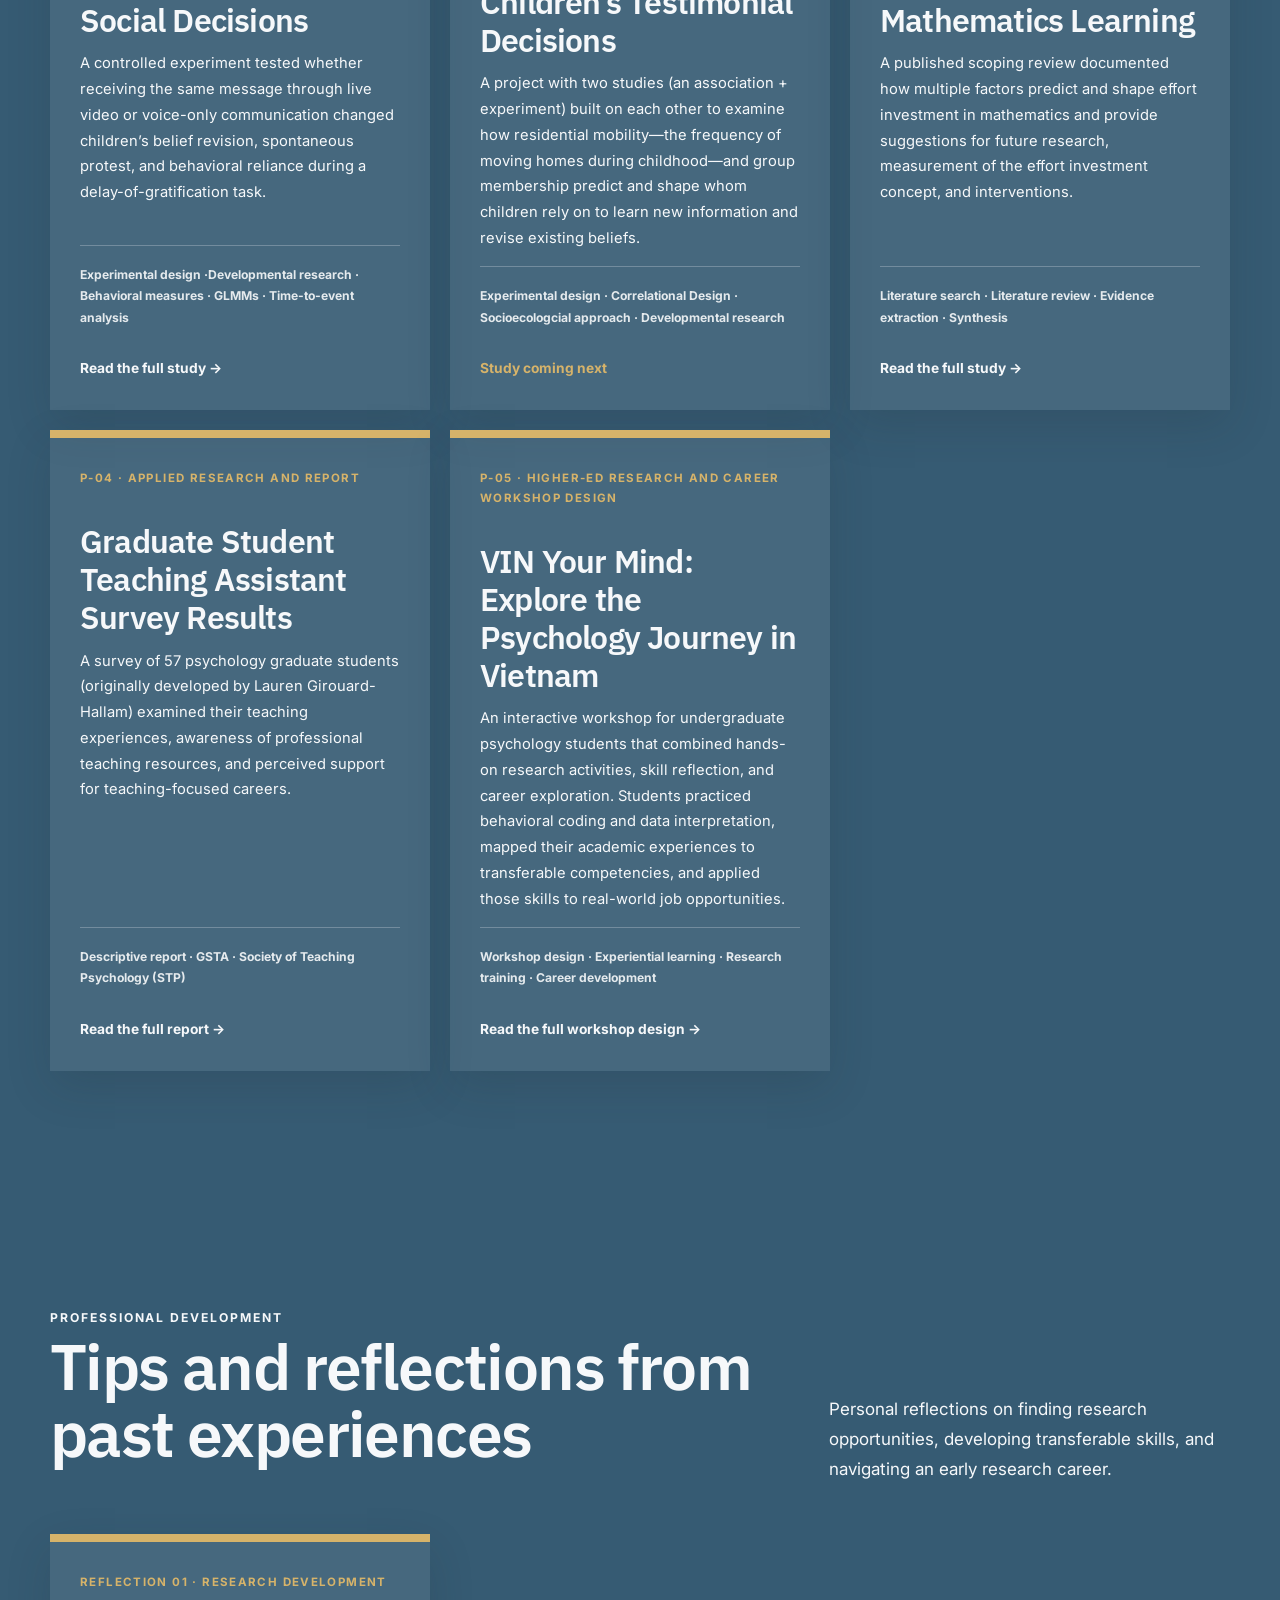
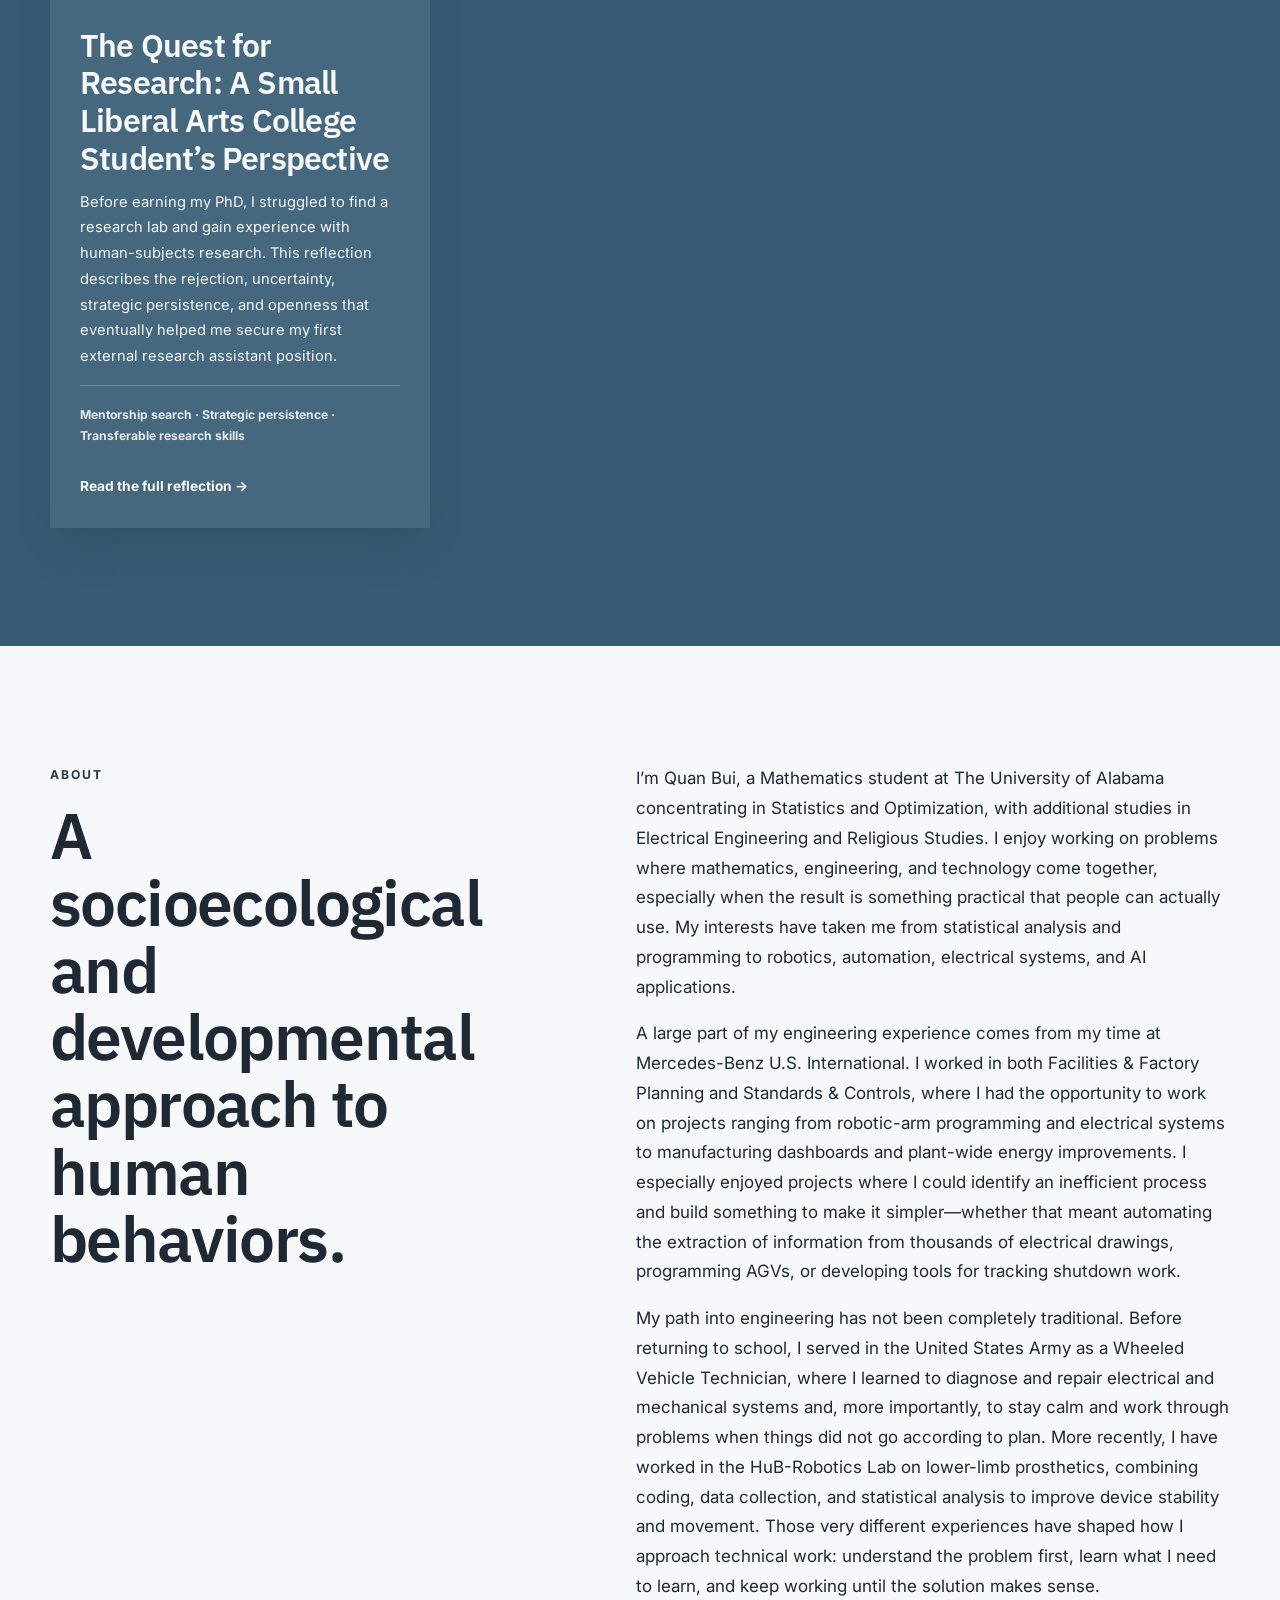
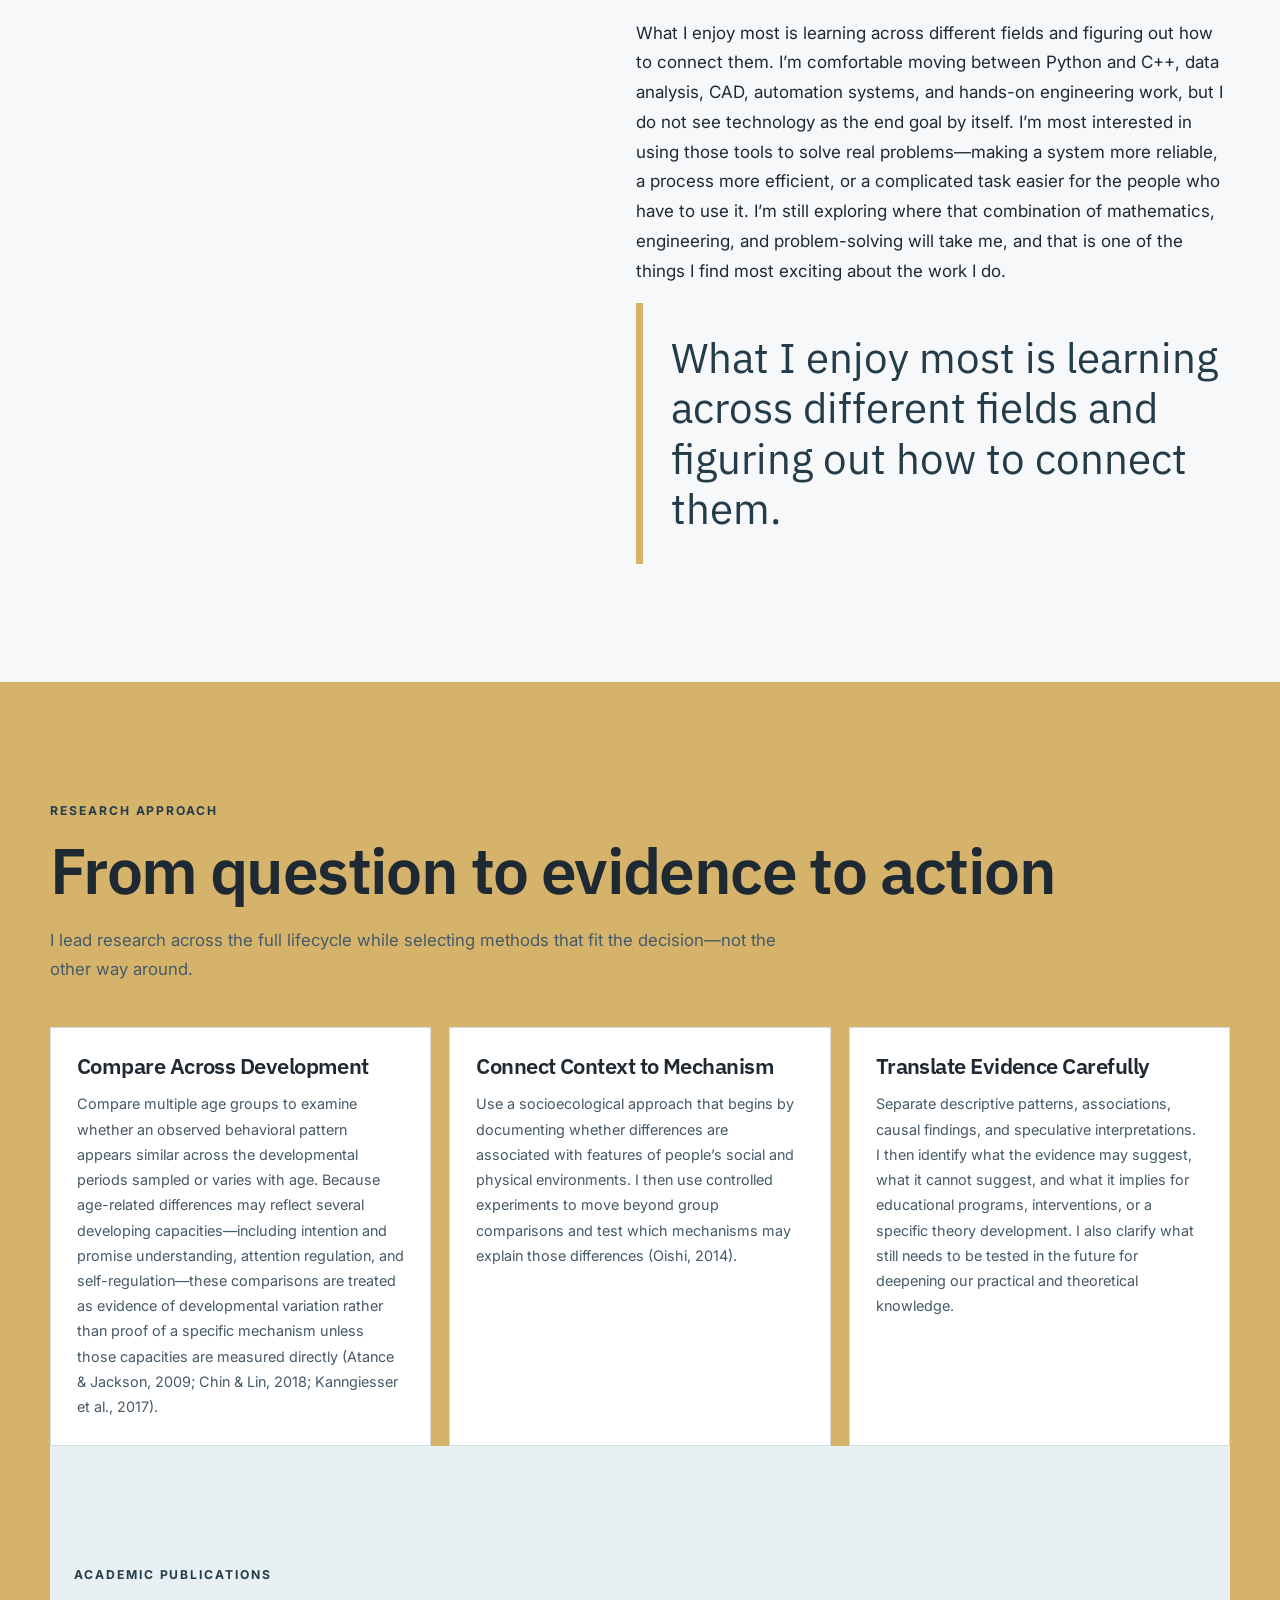
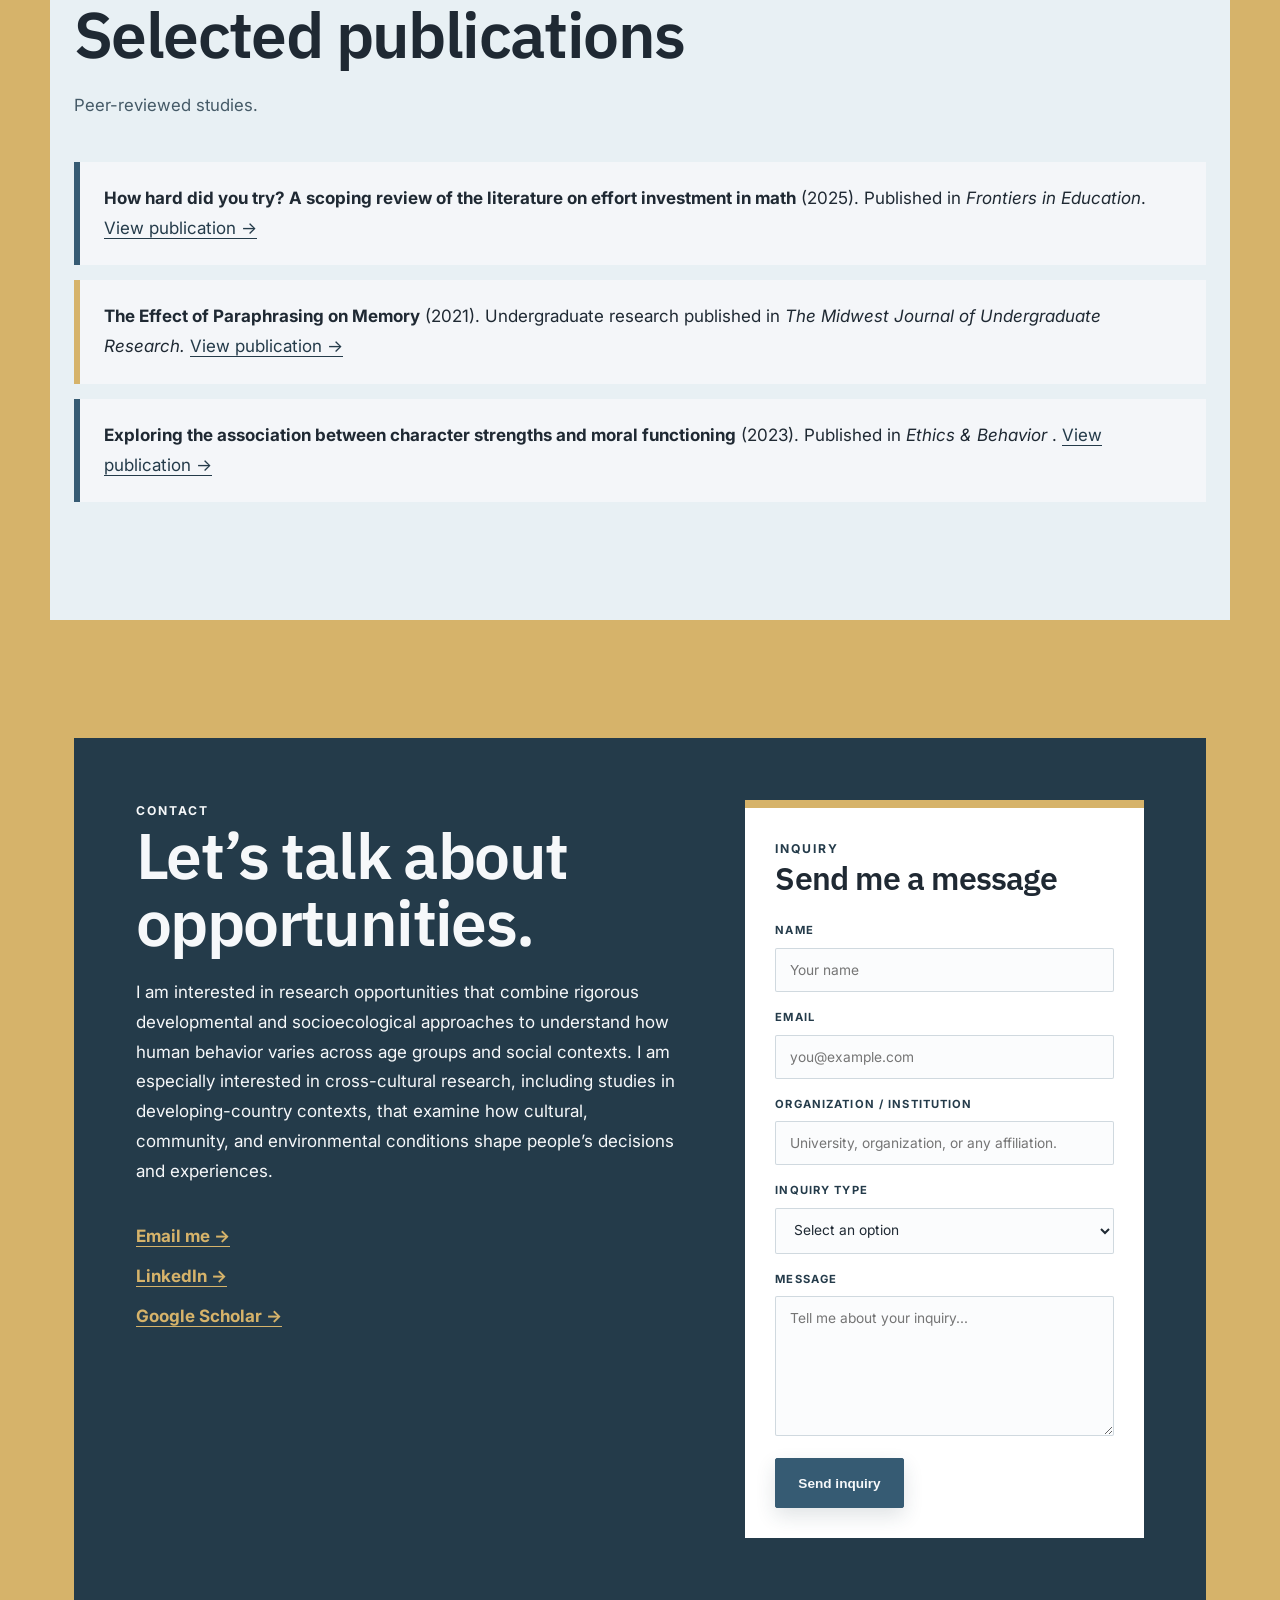
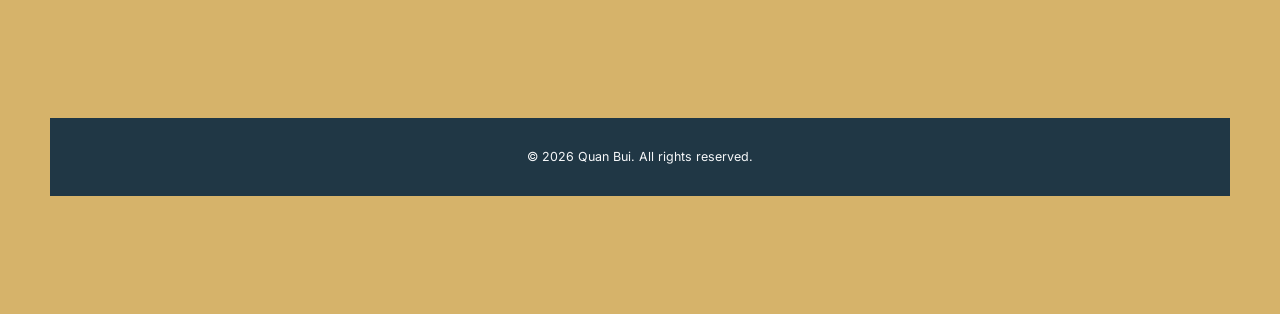
==== commit 024a4222: "Update index.html" ====
--- a/index.html
+++ b/index.html
@@ -296,7 +296,7 @@
 
         <p class="eyebrow">Contact</p>
 
-        <h2>Let’s talk about research.</h2>
+        <h2>Let’s talk about opportunities.</h2>
 
         <p>
           I am interested in research opportunities that combine rigorous
@@ -453,7 +453,7 @@
               id="contact-message"
               name="message"
               rows="6"
-              placeholder="Tell me a little about your inquiry..."
+              placeholder="Tell me about your inquiry..."
               required
             ></textarea>
 
@@ -477,7 +477,7 @@
 </section>
 
   <footer>
-    © 2026 Nghi “Sherry” Nguyen. All rights reserved.
+    © 2026 Quan Bui. All rights reserved.
   </footer>
 </body>
 </html>
